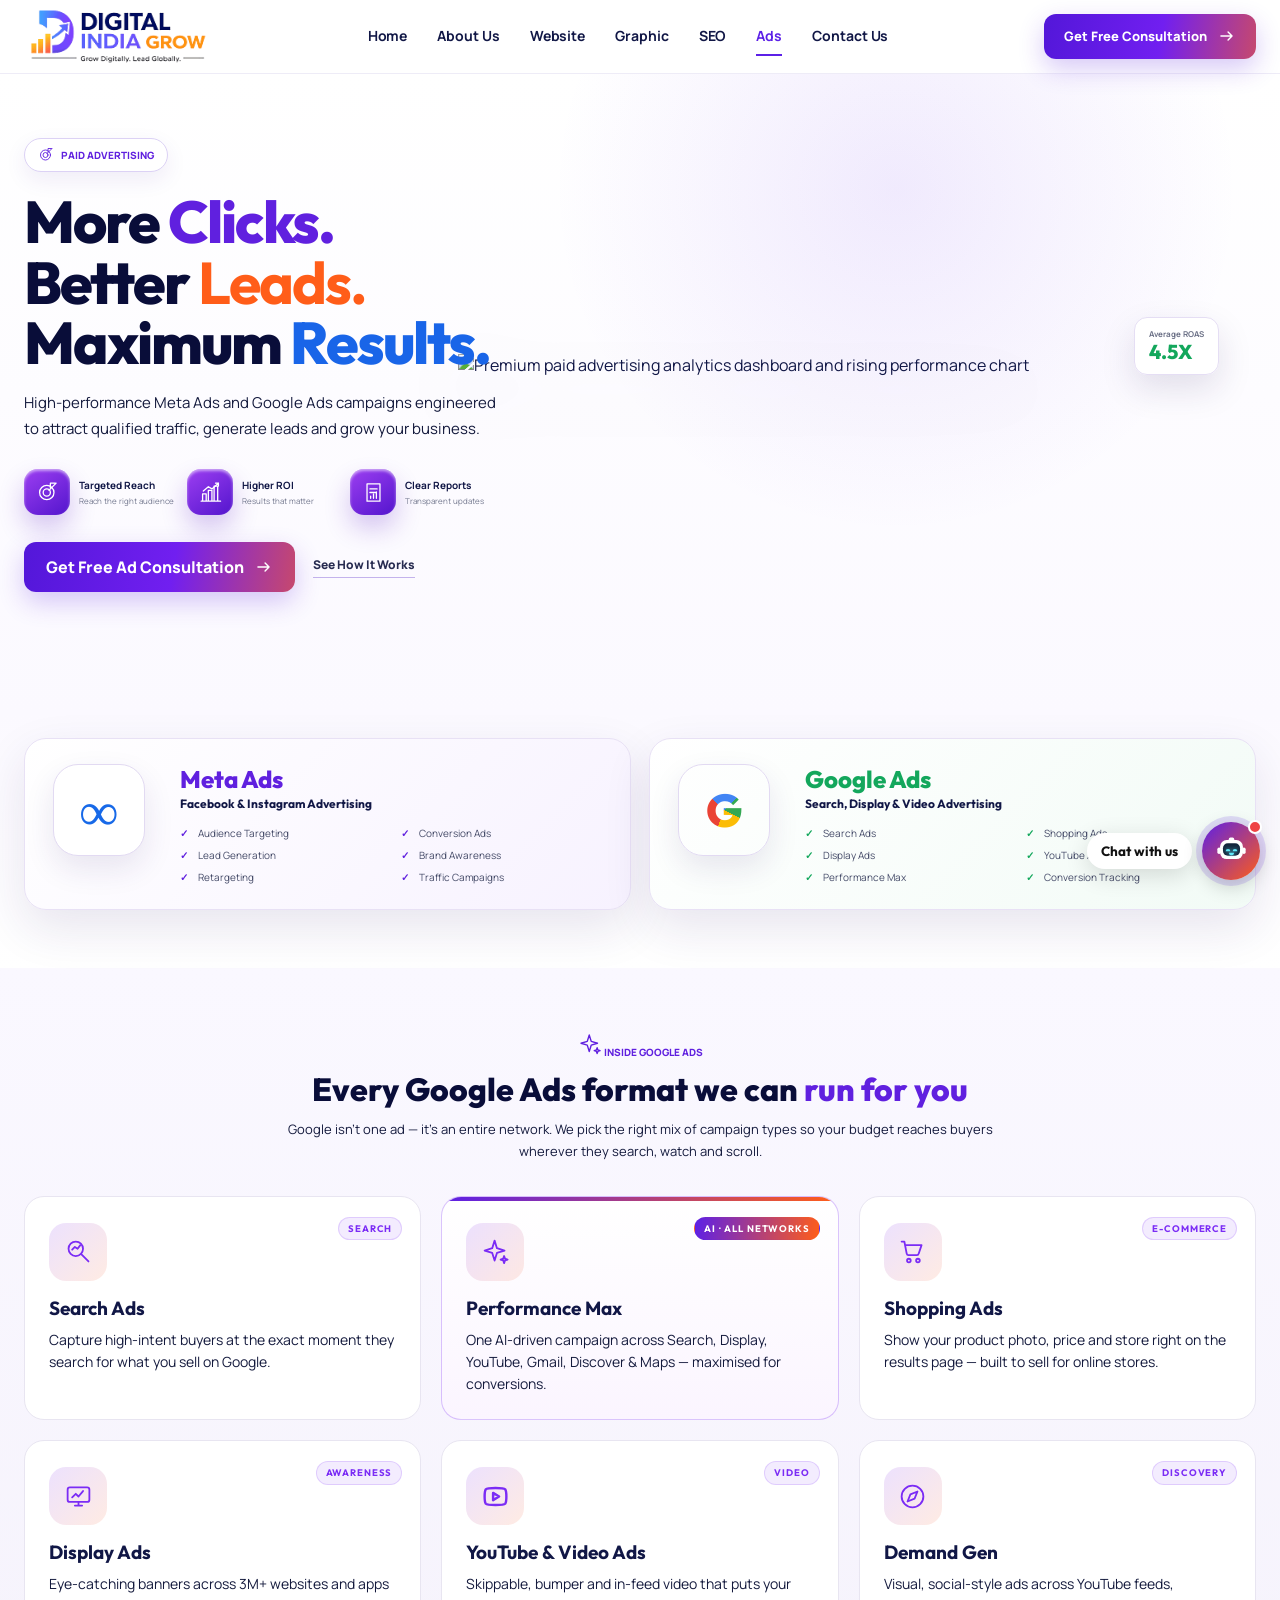
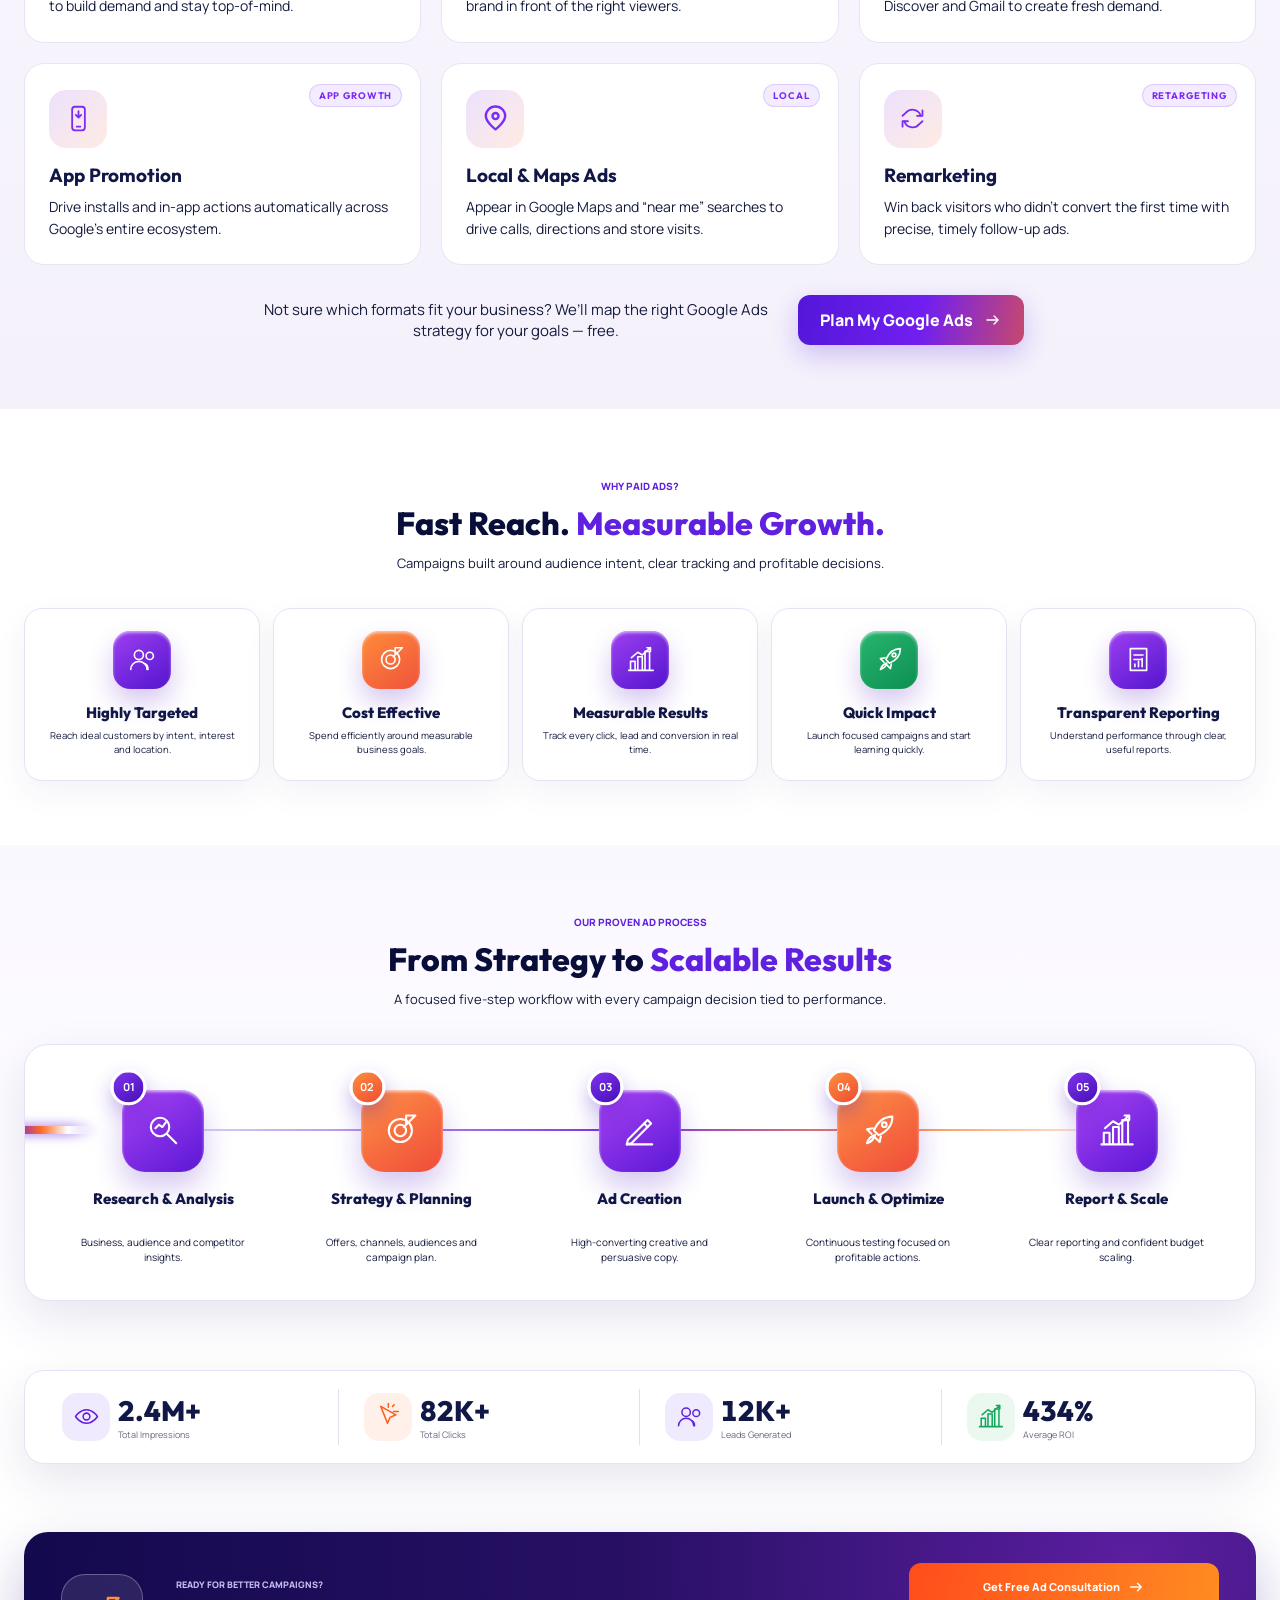
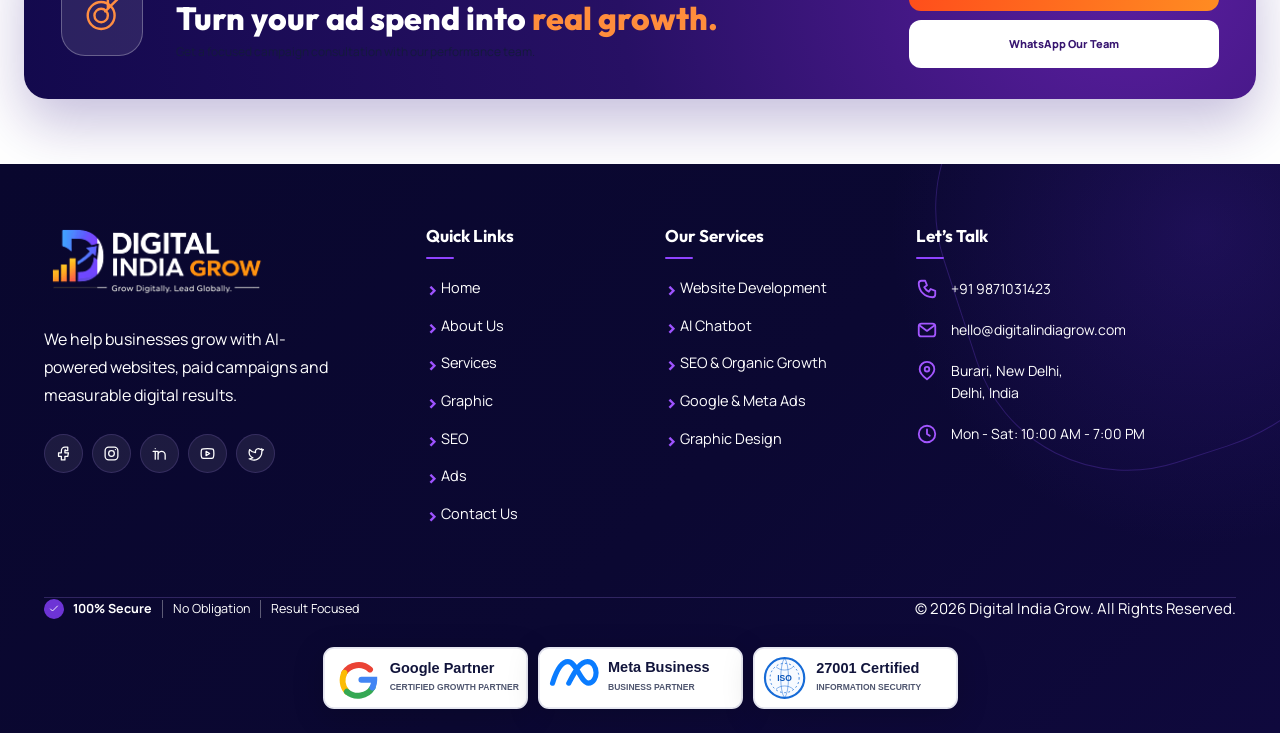
==== ads.html @ 62286712 "Add files via upload" ====
<!doctype html>
<html lang="en">
<head>
  <meta charset="UTF-8">
  <meta name="viewport" content="width=device-width,initial-scale=1">
  <meta name="theme-color" content="#5520df">
  <title>Premium Paid Advertising Services | Digital India Grow</title>
  <meta name="description" content="High-performance Meta Ads and Google Ads campaigns focused on qualified leads, measurable ROI and transparent reporting.">
  <link rel="preconnect" href="https://fonts.googleapis.com"><link rel="preconnect" href="https://fonts.gstatic.com" crossorigin>
  <link href="https://fonts.googleapis.com/css2?family=Manrope:wght@400;500;600;700;800&family=Outfit:wght@600;700;800&display=swap" rel="stylesheet">
  <link rel="stylesheet" href="style.css"><link rel="stylesheet" href="ads.css">
</head>
<body>
  <svg class="svg-sprite" aria-hidden="true">
    <symbol id="a-arrow" viewBox="0 0 24 24"><path d="M5 12h14M14 7l5 5-5 5"/></symbol>
    <symbol id="a-target" viewBox="0 0 32 32"><circle cx="15" cy="16" r="10"/><circle cx="15" cy="16" r="5"/><path d="m18 13 10-10m-1 0h-7v7"/></symbol>
    <symbol id="a-chart" viewBox="0 0 32 32"><path d="M5 28V18h5v10m3 0V13h5v15m3 0V7h5v21M3 28h27"/><path d="m6 14 7-6 5 3 9-8m-4 0h4v4"/></symbol>
    <symbol id="a-report" viewBox="0 0 32 32"><path d="M7 4h18v24H7zM11 11h10M11 16h8"/><path d="M12 24v-3m4 3v-6m4 6v-9"/></symbol>
    <symbol id="a-search" viewBox="0 0 32 32"><circle cx="13" cy="13" r="8"/><path d="m19 19 8 8M9 14l3-3 3 2 3-4"/></symbol>
    <symbol id="a-pencil" viewBox="0 0 32 32"><path d="m6 24-1 4 4-1L26 10l-3-3L6 24Z"/><path d="m20 10 3 3M5 28h22"/></symbol>
    <symbol id="a-rocket" viewBox="0 0 32 32"><path d="M13 20c-4 1-6 4-7 7 3-1 6-3 7-7Zm-1-4C16 7 22 4 28 4c0 6-3 12-12 16l-4-4Z"/><circle cx="21" cy="11" r="2"/><path d="m11 14-5 1 4 4m8 2-1 5-4-4"/></symbol>
    <symbol id="a-users" viewBox="0 0 32 32"><circle cx="12" cy="11" r="5"/><circle cx="24" cy="12" r="4"/><path d="M3 27a9 9 0 0 1 18 0m1 0a7 7 0 0 0-5-7"/></symbol>
    <symbol id="a-eye" viewBox="0 0 32 32"><path d="M3 16s5-8 13-8 13 8 13 8-5 8-13 8S3 16 3 16Z"/><circle cx="16" cy="16" r="4"/></symbol>
    <symbol id="a-click" viewBox="0 0 32 32"><path d="m8 4 8 20 3-7 7-3L8 4Z"/><path d="m22 4 2-2m-1 8h6M17 5V0"/></symbol>
    <symbol id="a-phone" viewBox="0 0 24 24"><path d="M6 3h4l2 5-3 2a14 14 0 0 0 5 5l2-3 5 2v4a3 3 0 0 1-3 3A15 15 0 0 1 3 6a3 3 0 0 1 3-3Z"/></symbol>
    <symbol id="a-mail" viewBox="0 0 24 24"><rect x="3" y="5" width="18" height="14" rx="3"/><path d="m4 7 8 6 8-6"/></symbol>
    <symbol id="a-location" viewBox="0 0 24 24"><path d="M20 10c0 5-8 11-8 11S4 15 4 10a8 8 0 1 1 16 0Z"/><circle cx="12" cy="10" r="2.5"/></symbol>
    <symbol id="a-clock" viewBox="0 0 24 24"><circle cx="12" cy="12" r="9"/><path d="M12 7v5l3 2"/></symbol>
    <symbol id="a-check" viewBox="0 0 24 24"><path d="m5 12 4 4L19 6"/></symbol>
    <symbol id="a-facebook" viewBox="0 0 24 24"><path d="M14 8h4V3h-4a5 5 0 0 0-5 5v3H5v5h4v5h5v-5h4l1-5h-5V8a1 1 0 0 1 1-1"/></symbol>
    <symbol id="a-instagram" viewBox="0 0 24 24"><rect x="3" y="3" width="18" height="18" rx="5"/><circle cx="12" cy="12" r="4"/><path d="M17.5 6.5h.01"/></symbol>
    <symbol id="a-linkedin" viewBox="0 0 24 24"><path d="M6 9v11M6 5v.01M10 20V9m0 5a5 5 0 0 1 10 0v6M3 9h6"/></symbol>
    <symbol id="a-youtube" viewBox="0 0 24 24"><path d="M21 12c0 3-.4 5.2-1 6-1 1-4.1 1-8 1s-7 0-8-1c-.6-.8-1-3-1-6s.4-5.2 1-6c1-1 4.1-1 8-1s7 0 8 1c.6.8 1 3 1 6Z"/><path d="m10 9 5 3-5 3Z"/></symbol>
    <symbol id="a-twitter" viewBox="0 0 24 24"><path d="M21 5.5a8 8 0 0 1-2.3.7A4 4 0 0 0 12 9.8v.9A11.3 11.3 0 0 1 3.8 6.5s-3.6 8 4.5 11.5A12 12 0 0 1 3 19.5c8 4.5 18 0 18-10.2a4 4 0 0 0-.1-.7A8 8 0 0 0 23 6.5a8 8 0 0 1-2 .5Z"/></symbol>
    <symbol id="a-shop" viewBox="0 0 32 32"><path d="M4 5h3l2.6 13.4a2 2 0 0 0 2 1.6h9.2a2 2 0 0 0 2-1.6L26 9H8"/><circle cx="12" cy="26" r="2"/><circle cx="22" cy="26" r="2"/></symbol>
    <symbol id="a-display" viewBox="0 0 32 32"><rect x="4" y="6" width="24" height="16" rx="2.5"/><path d="M12 26h8M16 22v4M9 17l4-4 3 3 5-6"/></symbol>
    <symbol id="a-app" viewBox="0 0 32 32"><rect x="9" y="3" width="14" height="26" rx="3"/><path d="M14 25h4M16 8v7m-3-3 3 3 3-3"/></symbol>
    <symbol id="a-demand" viewBox="0 0 32 32"><circle cx="16" cy="16" r="12"/><path d="m21.5 10.5-3.2 7.8-7.8 3.2 3.2-7.8 7.8-3.2Z"/></symbol>
    <symbol id="a-remarket" viewBox="0 0 32 32"><path d="M27 7v6h-6M5 25v-6h6"/><path d="M25 13a9.5 9.5 0 0 0-16.5-3.2L5 13m22 6-3.5 3.2A9.5 9.5 0 0 1 7 19"/></symbol>
    <symbol id="a-spark" viewBox="0 0 32 32"><path d="m15 4 2.6 8.4L26 15l-8.4 2.6L15 26l-2.6-8.4L4 15l8.4-2.6L15 4Z"/><path d="m25.5 21 1 2.9 2.9 1-2.9 1-1 2.9-1-2.9-2.9-1 2.9-1 1-2.9Z"/></symbol>
  </svg>

  <header class="header" id="top"><div class="container nav-wrap">
    <a class="brand" href="index.html" aria-label="Digital India Grow home"><img src="assets/digital-india-grow-footer-logo-cropped.png" alt="Digital India Grow"></a>
    <button class="menu-btn" type="button" aria-label="Open menu" aria-expanded="false"><span></span><span></span><span></span></button>
    <nav class="nav" aria-label="Main navigation"><a href="index.html">Home</a><a href="index.html#why">About Us</a><a href="website.html">Website</a><a href="graphic.html">Graphic</a><a href="seo.html">SEO</a><a href="ads.html" aria-current="page">Ads</a><a href="contact.html">Contact Us</a></nav>
    <button class="btn btn-sm nav-cta" type="button" data-open-ads-form>Get Free Consultation <svg><use href="#a-arrow"/></svg></button>
  </div></header>

  <main>
    <section class="ads-hero"><div class="ads-container ads-hero-grid">
      <div class="ads-hero-copy ads-reveal"><span class="ads-eyebrow"><svg><use href="#a-target"/></svg> PAID ADVERTISING</span><h1>More <em>Clicks.</em><br>Better <strong>Leads.</strong><br>Maximum <mark>Results.</mark></h1><p>High-performance Meta Ads and Google Ads campaigns engineered to attract qualified traffic, generate leads and grow your business.</p>
        <div class="ads-benefits"><article><span><svg><use href="#a-target"/></svg></span><div><b>Targeted Reach</b><small>Reach the right audience</small></div></article><article><span><svg><use href="#a-chart"/></svg></span><div><b>Higher ROI</b><small>Results that matter</small></div></article><article><span><svg><use href="#a-report"/></svg></span><div><b>Clear Reports</b><small>Transparent updates</small></div></article></div>
        <div class="ads-actions"><button class="btn" type="button" data-open-ads-form>Get Free Ad Consultation <svg><use href="#a-arrow"/></svg></button><a href="#process">See How It Works</a></div>
      </div>
      <div class="ads-hero-art ads-reveal"><img src="assets/paid-ads-hero-v1.png" alt="Premium paid advertising analytics dashboard and rising performance chart"><span>Average ROAS <b>4.5X</b></span></div>
    </div></section>

    <section class="ads-platforms"><div class="ads-container ads-platform-grid">
      <article class="ads-platform ads-meta ads-reveal"><div class="ads-brand-mark">∞</div><div><h2>Meta Ads</h2><h3>Facebook &amp; Instagram Advertising</h3><ul><li>Audience Targeting</li><li>Conversion Ads</li><li>Lead Generation</li><li>Brand Awareness</li><li>Retargeting</li><li>Traffic Campaigns</li></ul></div></article>
      <article class="ads-platform ads-google ads-reveal"><div class="ads-brand-mark">G</div><div><h2>Google Ads</h2><h3>Search, Display &amp; Video Advertising</h3><ul><li>Search Ads</li><li>Shopping Ads</li><li>Display Ads</li><li>YouTube Ads</li><li>Performance Max</li><li>Conversion Tracking</li></ul></div></article>
    </div></section>

    <!-- ============ GOOGLE ADS FORMATS ============ -->
    <section class="ads-section gads" id="google-ads-formats"><div class="ads-container">
      <div class="ads-head ads-reveal"><span><svg><use href="#a-spark"/></svg> INSIDE GOOGLE ADS</span><h2>Every Google Ads format we can <em>run for you</em></h2><p>Google isn&rsquo;t one ad — it&rsquo;s an entire network. We pick the right mix of campaign types so your budget reaches buyers wherever they search, watch and scroll.</p></div>
      <div class="gads-grid">
        <article class="gads-card ads-reveal"><span class="gads-tag">SEARCH</span><span class="gads-ic"><svg><use href="#a-search"/></svg></span><h3>Search Ads</h3><p>Capture high-intent buyers at the exact moment they search for what you sell on Google.</p></article>
        <article class="gads-card gads-hot ads-reveal"><span class="gads-tag">AI · ALL NETWORKS</span><span class="gads-ic"><svg><use href="#a-spark"/></svg></span><h3>Performance Max</h3><p>One AI-driven campaign across Search, Display, YouTube, Gmail, Discover &amp; Maps — maximised for conversions.</p></article>
        <article class="gads-card ads-reveal"><span class="gads-tag">E-COMMERCE</span><span class="gads-ic"><svg><use href="#a-shop"/></svg></span><h3>Shopping Ads</h3><p>Show your product photo, price and store right on the results page — built to sell for online stores.</p></article>
        <article class="gads-card ads-reveal"><span class="gads-tag">AWARENESS</span><span class="gads-ic"><svg><use href="#a-display"/></svg></span><h3>Display Ads</h3><p>Eye-catching banners across 3M+ websites and apps to build demand and stay top-of-mind.</p></article>
        <article class="gads-card ads-reveal"><span class="gads-tag">VIDEO</span><span class="gads-ic"><svg><use href="#a-youtube"/></svg></span><h3>YouTube &amp; Video Ads</h3><p>Skippable, bumper and in-feed video that puts your brand in front of the right viewers.</p></article>
        <article class="gads-card ads-reveal"><span class="gads-tag">DISCOVERY</span><span class="gads-ic"><svg><use href="#a-demand"/></svg></span><h3>Demand Gen</h3><p>Visual, social-style ads across YouTube feeds, Discover and Gmail to create fresh demand.</p></article>
        <article class="gads-card ads-reveal"><span class="gads-tag">APP GROWTH</span><span class="gads-ic"><svg><use href="#a-app"/></svg></span><h3>App Promotion</h3><p>Drive installs and in-app actions automatically across Google&rsquo;s entire ecosystem.</p></article>
        <article class="gads-card ads-reveal"><span class="gads-tag">LOCAL</span><span class="gads-ic"><svg><use href="#a-location"/></svg></span><h3>Local &amp; Maps Ads</h3><p>Appear in Google Maps and &ldquo;near me&rdquo; searches to drive calls, directions and store visits.</p></article>
        <article class="gads-card ads-reveal"><span class="gads-tag">RETARGETING</span><span class="gads-ic"><svg><use href="#a-remarket"/></svg></span><h3>Remarketing</h3><p>Win back visitors who didn&rsquo;t convert the first time with precise, timely follow-up ads.</p></article>
      </div>
      <div class="gads-foot ads-reveal"><p>Not sure which formats fit your business? We&rsquo;ll map the right Google Ads strategy for your goals — free.</p><button class="btn" type="button" data-open-ads-form>Plan My Google Ads <svg><use href="#a-arrow"/></svg></button></div>
    </div></section>

    <section class="ads-section ads-why"><div class="ads-container"><div class="ads-head ads-reveal"><span>WHY PAID ADS?</span><h2>Fast Reach. <em>Measurable Growth.</em></h2><p>Campaigns built around audience intent, clear tracking and profitable decisions.</p></div><div class="ads-value-grid">
      <article><span><svg><use href="#a-users"/></svg></span><h3>Highly Targeted</h3><p>Reach ideal customers by intent, interest and location.</p></article><article><span><svg><use href="#a-target"/></svg></span><h3>Cost Effective</h3><p>Spend efficiently around measurable business goals.</p></article><article><span><svg><use href="#a-chart"/></svg></span><h3>Measurable Results</h3><p>Track every click, lead and conversion in real time.</p></article><article><span><svg><use href="#a-rocket"/></svg></span><h3>Quick Impact</h3><p>Launch focused campaigns and start learning quickly.</p></article><article><span><svg><use href="#a-report"/></svg></span><h3>Transparent Reporting</h3><p>Understand performance through clear, useful reports.</p></article>
    </div></div></section>

    <section class="ads-section ads-process" id="process"><div class="ads-container"><div class="ads-head ads-reveal"><span>OUR PROVEN AD PROCESS</span><h2>From Strategy to <em>Scalable Results</em></h2><p>A focused five-step workflow with every campaign decision tied to performance.</p></div><div class="ads-process-grid ads-reveal" data-ads-flow>
      <article><b>01</b><span><svg><use href="#a-search"/></svg></span><h3>Research &amp; Analysis</h3><p>Business, audience and competitor insights.</p></article><article><b>02</b><span><svg><use href="#a-target"/></svg></span><h3>Strategy &amp; Planning</h3><p>Offers, channels, audiences and campaign plan.</p></article><article><b>03</b><span><svg><use href="#a-pencil"/></svg></span><h3>Ad Creation</h3><p>High-converting creative and persuasive copy.</p></article><article><b>04</b><span><svg><use href="#a-rocket"/></svg></span><h3>Launch &amp; Optimize</h3><p>Continuous testing focused on profitable actions.</p></article><article><b>05</b><span><svg><use href="#a-chart"/></svg></span><h3>Report &amp; Scale</h3><p>Clear reporting and confident budget scaling.</p></article>
    </div></div></section>

    <section class="ads-results"><div class="ads-container ads-results-grid"><article><span><svg><use href="#a-eye"/></svg></span><strong data-count="2.5" data-suffix="M+">0M+</strong><small>Total Impressions</small></article><article><span><svg><use href="#a-click"/></svg></span><strong data-count="85" data-suffix="K+">0K+</strong><small>Total Clicks</small></article><article><span><svg><use href="#a-users"/></svg></span><strong data-count="12" data-suffix="K+">0K+</strong><small>Leads Generated</small></article><article><span><svg><use href="#a-chart"/></svg></span><strong data-count="450" data-suffix="%">0%</strong><small>Average ROI</small></article></div></section>

    <section class="ads-cta-wrap"><div class="ads-container"><div class="ads-cta ads-reveal"><span><svg><use href="#a-target"/></svg></span><div><small>READY FOR BETTER CAMPAIGNS?</small><h2>Turn your ad spend into <em>real growth.</em></h2><p>Get a focused campaign consultation with our performance team.</p></div><div><button class="ads-orange" type="button" data-open-ads-form>Get Free Ad Consultation <svg><use href="#a-arrow"/></svg></button><a href="https://wa.me/919871031423" target="_blank" rel="noopener">WhatsApp Our Team</a></div></div></div></section>
  </main>

  <footer class="site-footer footer-v2"><div class="footer-wave footer-wave-one" aria-hidden="true"></div><div class="footer-wave footer-wave-two" aria-hidden="true"></div><div class="footer-shell"><div class="footer-v2-grid"><div class="footer-v2-brand"><a href="index.html"><img src="assets/digital-india-grow-footer-dark-v2.png" alt="Digital India Grow"></a><p>We help businesses grow with AI-powered websites, paid campaigns and measurable digital results.</p><div class="footer-v2-socials"><a href="#" aria-label="Facebook"><svg><use href="#a-facebook"/></svg></a><a href="https://instagram.com/digitalindiagroww" target="_blank" rel="noopener" aria-label="Instagram"><svg><use href="#a-instagram"/></svg></a><a href="#" aria-label="LinkedIn"><svg><use href="#a-linkedin"/></svg></a><a href="#" aria-label="YouTube"><svg><use href="#a-youtube"/></svg></a><a href="#" aria-label="Twitter"><svg><use href="#a-twitter"/></svg></a></div></div><nav class="footer-v2-col" aria-label="Quick links"><h3>Quick Links</h3><a href="index.html">Home</a><a href="index.html#why">About Us</a><a href="index.html#services">Services</a><a href="graphic.html">Graphic</a><a href="seo.html">SEO</a><a href="ads.html">Ads</a><a href="contact.html">Contact Us</a></nav><nav class="footer-v2-col footer-v2-services" aria-label="Our services"><h3>Our Services</h3><a href="index.html#services">Website Development</a><a href="index.html#services">AI Chatbot</a><a href="seo.html">SEO &amp; Organic Growth</a><a href="ads.html">Google &amp; Meta Ads</a><a href="graphic.html">Graphic Design</a></nav><div class="footer-v2-talk"><h3>Let’s Talk</h3><a href="tel:+919871031423"><svg><use href="#a-phone"/></svg><span>+91 9871031423</span></a><a href="mailto:hello@digitalindiagrow.com"><svg><use href="#a-mail"/></svg><span>hello@digitalindiagrow.com</span></a><div><svg><use href="#a-location"/></svg><span>Burari, New Delhi,<br>Delhi, India</span></div><div><svg><use href="#a-clock"/></svg><span>Mon - Sat: 10:00 AM - 7:00 PM</span></div></div></div><div class="footer-v2-bottom"><div class="footer-security"><svg><use href="#a-check"/></svg><span><b>100% Secure</b><i></i>No Obligation<i></i>Result Focused</span></div><p>© 2026 Digital India Grow. All Rights Reserved.</p><div class="footer-trust"><img src="assets/trust-google-partner.svg" alt="Google Partner"><img src="assets/trust-meta-partner.svg" alt="Meta Business Partner"><img src="assets/trust-iso-27001.svg" alt="ISO 27001 certified"></div></div></div></footer>

  <div class="ads-modal" id="adsModal" hidden><div class="ads-modal-backdrop" data-close-ads-form></div><section class="ads-modal-panel" role="dialog" aria-modal="true" aria-labelledby="adsModalTitle"><button class="ads-modal-close" type="button" aria-label="Close advertising form" data-close-ads-form>&times;</button><span class="ads-eyebrow"><svg><use href="#a-target"/></svg> FREE AD CONSULTATION</span><h2 id="adsModalTitle">Plan campaigns that <em>perform.</em></h2><p>Share your details and our paid advertising team will connect with you.</p><form id="adsForm" data-sheet-endpoint="https://script.google.com/macros/s/AKfycbwdTaTsA2IEbV0asEQfoBZHz1leX9256AcyLIcJa7Fn-6uc5tAkZMedIKG_sQxgUSdxtg/exec" data-whatsapp="919871031423"><label><svg><use href="#a-users"/></svg><input required name="name" autocomplete="name" placeholder="Your Name"></label><label><svg><use href="#a-phone"/></svg><input required name="phone" type="tel" inputmode="tel" autocomplete="tel" pattern="[0-9+() -]{10,18}" placeholder="Phone Number"></label><label><svg><use href="#a-mail"/></svg><input name="email" type="email" autocomplete="email" placeholder="Business Email"></label><label><svg><use href="#a-target"/></svg><input name="website" type="url" inputmode="url" placeholder="Website URL (Optional)"></label><label class="ads-select"><svg><use href="#a-chart"/></svg><select required name="requirement"><option selected>Free Ad Consultation</option><option>Meta Ads</option><option>Google Search Ads</option><option>YouTube Ads</option><option>Shopping Ads</option><option>Performance Max</option></select></label><button class="btn" type="submit">Request Free Consultation <svg><use href="#a-arrow"/></svg></button><p class="ads-form-status" role="status" aria-live="polite"></p></form><small><svg><use href="#a-check"/></svg> Private details. No spam and no obligation.</small></section></div>
  <script src="script.js"></script><script src="ads.js"></script><script src="ai-chat-config.js"></script><script src="ai-chat-widget.js" defer></script>
</body>
</html>
---- style.css ----
:root{--navy:#111746;--violet:#5c20e7;--purple:#7b2cf5;--orange:#ff5d19;--soft:#f6f4ff;--text:#4f5570;--line:#e8e5f1;--green:#15a866;--shadow:0 20px 60px rgba(53,31,125,.12)}
*{box-sizing:border-box}html{scroll-behavior:smooth}body{margin:0;color:var(--navy);font-family:Manrope,Arial,sans-serif;background:#fff;overflow-x:clip}a{color:inherit;text-decoration:none}button,input,select{font:inherit}svg{width:24px;height:24px;fill:none;stroke:currentColor;stroke-width:1.8;stroke-linecap:round;stroke-linejoin:round}.svg-sprite{position:absolute;width:0;height:0;overflow:hidden}.container{width:min(1180px,calc(100% - 40px));margin:auto}.header{height:84px;display:flex;align-items:center;background:rgba(255,255,255,.88);backdrop-filter:blur(18px);position:sticky;top:0;z-index:50;border-bottom:1px solid rgba(231,228,244,.7)}.nav-wrap{display:flex;align-items:center;justify-content:space-between}.brand{display:flex;gap:10px;align-items:center;font:800 17px/1 Outfit;color:#161a51}.brand em{color:var(--violet);font-style:normal}.brand-mark{width:42px;height:42px;position:relative;display:grid;place-items:center;background:linear-gradient(145deg,#7c2cf6,#3e13c2);border-radius:11px 18px 11px 11px;color:#fff;transform:skew(-5deg);box-shadow:0 8px 20px rgba(92,32,231,.3)}.brand-mark b{font:800 20px Outfit}.brand-mark i{position:absolute;bottom:2px;width:5px;background:#ff7b12;border-radius:3px;left:-9px}.brand-mark i:nth-child(1){height:10px}.brand-mark i:nth-child(2){height:17px;left:-3px}.brand-mark i:nth-child(3){height:24px;left:3px}.nav{display:flex;gap:28px;font-size:12px;font-weight:700}.nav a{position:relative;white-space:nowrap}.nav a:after{content:"";position:absolute;height:2px;left:0;right:100%;bottom:-8px;background:var(--violet);transition:.18s ease-out}.nav a:hover:after,.nav a:focus-visible:after{right:0}.btn{height:50px;padding:0 22px;border:0;border-radius:12px;background:linear-gradient(100deg,#5317d9 0%,#711ff0 55%,#ff6417 130%);color:#fff;display:inline-flex;align-items:center;justify-content:center;gap:10px;font-weight:800;box-shadow:0 10px 26px rgba(89,30,220,.24);position:relative;overflow:hidden;transition:transform .18s ease-out,box-shadow .18s ease-out}.btn:before{content:"";position:absolute;top:-70%;left:-40%;width:30%;height:240%;background:rgba(255,255,255,.34);transform:rotate(24deg);transition:transform .18s ease-out}.btn:hover{transform:translateY(-2px);box-shadow:0 16px 35px rgba(89,30,220,.32)}.btn:focus-visible{outline:3px solid rgba(92,32,231,.25);outline-offset:3px}.btn svg{width:19px}.btn-sm{height:44px;font-size:13px}.menu-btn{display:none;background:none;border:0}.hero{position:relative;padding:66px 0 80px;background:linear-gradient(180deg,#fff 0,#fdfcff 58%,#f7f5ff 100%);isolation:isolate}.hero-grid{display:grid;grid-template-columns:1.08fr 1.05fr .7fr;align-items:center;gap:20px}.hero-copy h1{font:800 clamp(42px,4.5vw,67px)/1.03 Outfit;margin:22px 0 20px;letter-spacing:-2.5px;text-wrap:balance}.hero-copy h1 span{background:linear-gradient(90deg,#4e1bda,#8e32f5);-webkit-background-clip:text;color:transparent}.hero-copy h1 strong{color:var(--orange);font-weight:800}.hero-copy>p{font-size:16px;line-height:1.75;color:var(--text);max-width:610px;text-wrap:pretty}.eyebrow{display:inline-flex;align-items:center;gap:7px;padding:8px 12px;border:1px solid #dcd5f4;border-radius:999px;font-size:11px;font-weight:800;box-shadow:0 5px 15px rgba(64,31,150,.06);background:#fff}.eyebrow svg{width:15px;color:var(--violet)}.trust-row{display:flex;gap:24px;margin:27px 0}.trust-row>div{display:grid;grid-template-columns:34px auto;column-gap:8px;align-items:center}.trust-row small{grid-column:2;color:#777d95;font-size:10px}.trust-row b{font-size:11px}.mini-icon{grid-row:1/3;width:34px;height:34px;border-radius:10px;display:grid;place-items:center;background:#f0ebff;color:var(--violet)}.mini-icon svg{width:19px}.hero-actions{display:flex;gap:19px;align-items:center}.play-link{font-size:13px;font-weight:800;display:flex;align-items:center;gap:8px}.play-link span{width:38px;height:38px;border:1px solid #d0c6ee;border-radius:50%;display:grid;place-items:center;color:var(--violet);transition:transform .18s ease-out,background-color .18s ease-out,color .18s ease-out}.play-link:hover span{background:var(--violet);color:#fff;transform:scale(1.05)}.hero-art{position:relative;margin-left:-55px;z-index:-1}.hero-art>img{width:125%;max-width:none;transform:translateX(-4%);filter:drop-shadow(0 25px 35px rgba(48,28,105,.12));animation:heroFloat 5s ease-in-out infinite}.orbit{position:absolute;border:1px solid rgba(101,38,229,.13);border-radius:50%;z-index:-1}.o1{width:410px;height:410px;top:5%;left:15%;animation:spin 18s linear infinite}.o2{width:330px;height:330px;top:14%;left:23%;border-style:dashed;animation:spin 12s linear infinite reverse}.float-card{position:absolute;background:rgba(255,255,255,.9);backdrop-filter:blur(12px);border:1px solid #ece8f7;box-shadow:0 15px 35px rgba(38,24,90,.14);border-radius:12px;animation:bob 3.5s ease-in-out infinite}.growth-pill{bottom:4%;right:-4%;padding:12px 15px;width:150px}.growth-pill span{font-size:9px;display:block;color:#646981;font-weight:700}.growth-pill b{font-size:19px;color:#18a960}.growth-pill i{display:block;height:22px;margin-top:-14px;background:linear-gradient(150deg,transparent 45%,#19ab69 47%,#19ab69 52%,transparent 54%);opacity:.7}.secure-pill{top:12%;left:5%;font-size:10px;padding:9px 12px;font-weight:800;display:flex;align-items:center;gap:5px;animation-delay:-1.5s}.secure-pill svg{width:16px;color:var(--violet)}.lead-card{background:rgba(255,255,255,.96);border:1px solid #e9e5f4;border-radius:20px;padding:30px 24px;box-shadow:var(--shadow);position:relative}.card-badge{position:absolute;right:-12px;top:-13px;width:43px;height:43px;border-radius:13px;background:linear-gradient(145deg,var(--violet),#ff5d19);display:grid;place-items:center;color:#fff;box-shadow:0 10px 25px rgba(109,34,229,.27);animation:pulse 2.5s ease-in-out infinite}.card-badge svg{width:20px}.lead-card h2{font:800 27px/1.12 Outfit;margin:0 0 10px;text-wrap:balance}.lead-card h2 span{color:var(--orange)}.lead-card>p{font-size:11px;color:var(--text);line-height:1.6;margin-bottom:17px;text-wrap:pretty}.lead-card form{display:grid;gap:10px}.lead-card label{height:45px;border:1px solid #e2dfee;border-radius:9px;display:flex;align-items:center;padding:0 12px;gap:9px;transition:border-color .18s ease-out,box-shadow .18s ease-out;background:#fff}.lead-card label:focus-within{border-color:#6d25e6;box-shadow:0 0 0 3px rgba(109,37,230,.1)}.lead-card label svg{width:16px;min-width:16px;color:#696d85}.lead-card input,.lead-card select{border:0;outline:0;width:100%;min-width:0;font-size:11px;color:var(--navy);background:transparent}.lead-card select{appearance:none;cursor:pointer;padding-right:18px;background-image:linear-gradient(45deg,transparent 50%,#686d86 50%),linear-gradient(135deg,#686d86 50%,transparent 50%);background-position:calc(100% - 9px) 50%,calc(100% - 5px) 50%;background-size:5px 5px,5px 5px;background-repeat:no-repeat}.form-btn{width:100%;margin-top:3px;font-size:12px}.form-btn[disabled]{opacity:.7;cursor:wait;transform:none}.form-status{display:none;margin:0;font-size:10px;line-height:1.45;text-align:center;color:#126f49}.form-status.show{display:block}.form-status.error{color:#b42318}.privacy{display:block;text-align:center;margin-top:14px;font-size:9px;color:#676c83}.aurora{position:absolute;filter:blur(70px);opacity:.2;z-index:-2;border-radius:50%}.a1{width:420px;height:280px;background:#c9b2ff;top:15%;left:28%}.a2{width:300px;height:240px;background:#ffd4bd;right:0;top:35%}.dot-grid{position:absolute;width:220px;height:220px;bottom:0;left:0;background-image:radial-gradient(#8f6ee4 1px,transparent 1px);background-size:10px 10px;opacity:.16;mask-image:linear-gradient(135deg,#000,transparent 72%)}.section{padding:84px 0}.section-head{text-align:center;max-width:720px;margin:0 auto 40px}.section-head>span{font-size:10px;font-weight:800;letter-spacing:1.5px;color:var(--violet)}.section-head h2{font:800 clamp(28px,3vw,40px)/1.15 Outfit;margin:8px 0 12px}.section-head h2 em{font-style:normal;color:var(--violet)}.section-head p{color:var(--text);font-size:14px}.service-grid{display:grid;grid-template-columns:repeat(5,1fr);gap:15px}.service-card{position:relative;padding:25px 19px 20px;border:1px solid var(--line);border-radius:18px;background:linear-gradient(160deg,#fff,#fbfaff);box-shadow:0 10px 35px rgba(45,28,105,.05);transition:.18s ease-out;overflow:hidden}.service-card:before{content:"";position:absolute;inset:0;background:radial-gradient(circle at 50% 0,rgba(105,40,232,.11),transparent 43%);opacity:0;transition:opacity .18s ease-out}.service-card:hover{transform:translateY(-6px);box-shadow:0 24px 50px rgba(63,34,139,.15);border-color:#d5c9f7}.service-card:hover:before{opacity:1}.service-card.featured{border-color:#cfc1f6;transform:translateY(-7px)}.service-card.featured:hover{transform:translateY(-9px)}.popular{position:absolute;right:8px;top:9px;font-size:7px;background:#efe9ff;color:var(--violet);padding:4px 7px;border-radius:30px;font-weight:800}.service-icon{width:64px;height:64px;border-radius:19px;display:grid;place-items:center;margin:0 auto 20px;position:relative;box-shadow:inset 0 0 0 1px rgba(255,255,255,.6),0 10px 25px rgba(51,29,122,.16);transition:transform .18s ease-out}.service-card:hover .service-icon{transform:translateY(-3px) scale(1.04)}.service-icon svg{width:32px;height:32px;color:#fff;stroke-width:1.6}.purple{background:linear-gradient(145deg,#4e1bd4,#912df1)}.blue{background:linear-gradient(145deg,#193ccf,#5b33ee)}.pink{background:linear-gradient(145deg,#e12c85,#ff6c87)}.orange{background:linear-gradient(145deg,#f1441e,#ff9e29)}.green{background:linear-gradient(145deg,#039173,#35cda6)}.service-card h3{font:800 17px/1.25 Outfit;text-align:center;min-height:42px;color:#3e1aab}.service-card p{font-size:11px;line-height:1.65;color:var(--text);min-height:72px}.service-card ul{list-style:none;padding:0;margin:15px 0 16px}.service-card li{font-size:10px;margin:8px 0;padding-left:15px;position:relative;color:#4e536e}.service-card li:before{content:"✦";position:absolute;left:0;color:var(--violet)}.service-card>a{width:34px;height:34px;border:1px solid #bca9f2;border-radius:50%;display:grid;place-items:center;margin:auto;color:var(--violet);position:relative;transition:transform .18s ease-out,background-color .18s ease-out,color .18s ease-out}.service-card>a svg{width:17px}.service-card>a:hover{background:var(--violet);color:#fff;transform:translateX(3px)}.why{padding-top:50px}.value-grid{display:grid;grid-template-columns:repeat(5,1fr);gap:18px}.value{display:flex;align-items:center;gap:12px}.value>b{min-width:52px;height:52px;border-radius:50%;display:grid;place-items:center;background:linear-gradient(145deg,#eee8ff,#fff);border:1px solid #ded4fa;color:var(--violet);box-shadow:0 8px 18px rgba(75,36,168,.1);transition:transform .18s ease-out,background-color .18s ease-out,color .18s ease-out}.value:hover>b{transform:scale(1.05);background:var(--violet);color:#fff}.value b svg{width:25px}.value h3{font:800 12px Outfit;margin:0 0 4px}.value p{font-size:9px;color:var(--text);margin:0;line-height:1.4}.results{background:#faf9ff}.stats-grid{display:grid;grid-template-columns:repeat(4,1fr);gap:16px}.stat{background:#fff;border:1px solid var(--line);border-radius:17px;padding:24px;box-shadow:0 10px 30px rgba(48,32,110,.05);display:flex;justify-content:space-between;min-height:145px;overflow:hidden;transition:transform .18s ease-out,box-shadow .18s ease-out}.stat:hover{transform:translateY(-4px);box-shadow:var(--shadow)}.stat strong{font:800 34px Outfit;color:var(--violet);display:block}.stat:nth-child(2) strong{color:var(--orange)}.stat:nth-child(3) strong{color:#1e58de}.stat:nth-child(4) strong{color:var(--green)}.stat span{font-size:11px;font-weight:700}.sparkline{width:100px;height:70px;align-self:flex-end;position:relative}.sparkline:before{content:"";position:absolute;inset:0;background:linear-gradient(150deg,transparent 49%,currentColor 50%,currentColor 52%,transparent 53%);opacity:.7}.sparkline i{position:absolute;width:7px;height:7px;border-radius:50%;background:currentColor;bottom:calc(var(--n)*10px);left:calc(var(--x)*17px);box-shadow:0 0 0 4px rgba(98,35,232,.08)}.sparkline i:nth-child(1){--n:1;--x:0}.sparkline i:nth-child(2){--n:2;--x:1}.sparkline i:nth-child(3){--n:2.7;--x:2}.sparkline i:nth-child(4){--n:4;--x:3}.sparkline i:nth-child(5){--n:4.8;--x:4}.sparkline i:nth-child(6){--n:6.3;--x:5}.purple-line{color:#6a22e6}.orange-line{color:#ff601c}.blue-line{color:#2362df}.green-line{color:#13aa68}.process{position:relative}.process-grid{display:grid;grid-template-columns:repeat(5,1fr);gap:30px;position:relative}.process-line{height:2px;background:linear-gradient(90deg,transparent,#cfc3f0 15%,#cfc3f0 85%,transparent);position:relative;top:69px;width:80%;margin:auto}.step{text-align:center;position:relative}.step>i{position:absolute;left:calc(50% - 47px);top:-7px;width:28px;height:28px;border-radius:50%;background:var(--violet);color:#fff;font:700 10px Manrope;display:grid;place-items:center;z-index:2}.step>b{width:78px;height:78px;border-radius:20px;margin:auto;display:grid;place-items:center;background:#fff;border:1px solid var(--line);box-shadow:0 12px 30px rgba(56,30,134,.11);color:var(--violet);position:relative;z-index:1;transition:transform .18s ease-out,background-color .18s ease-out,color .18s ease-out}.step:hover>b{transform:translateY(-4px);background:#5c20e7;color:#fff}.step b svg{width:34px}.step h3{font:800 14px Outfit;margin:18px 0 6px}.step p{font-size:10px;color:var(--text);margin:auto;max-width:150px;line-height:1.45}.testimonials{background:linear-gradient(180deg,#faf9ff,#fff)}.testimonial-grid{display:grid;grid-template-columns:1fr 1fr;gap:22px;max-width:900px;margin:auto}.quote{padding:28px;background:#fff;border:1px solid var(--line);border-radius:18px;box-shadow:0 14px 40px rgba(49,31,113,.07);position:relative;transition:transform .18s ease-out,box-shadow .18s ease-out}.quote:hover{transform:translateY(-4px);box-shadow:var(--shadow)}.quote-mark{position:absolute;font:800 70px/1 Georgia;color:#6c24e5;opacity:.14;top:10px;right:24px}.quote>p{font-size:12px;line-height:1.75;color:var(--text);min-height:65px}.person{display:flex;align-items:center;gap:10px}.person>span{width:42px;height:42px;border-radius:50%;display:grid;place-items:center;background:linear-gradient(145deg,var(--violet),#f16131);color:#fff;font:700 12px Outfit}.person div{display:grid}.person b{font-size:11px}.person small{font-size:8px;color:#777b91}.person em{margin-left:auto;font-style:normal;color:#ff9d13;font-size:11px;letter-spacing:2px}.cta-wrap{padding:10px 0 70px}.cta{background:radial-gradient(circle at 78% 30%,#7625e8 0,#4614bb 35%,#211074 100%);border-radius:23px;padding:38px 44px;color:#fff;display:flex;justify-content:space-between;align-items:center;position:relative;overflow:hidden;box-shadow:0 25px 60px rgba(52,17,145,.25)}.cta:after{content:"";position:absolute;width:250px;height:250px;border:40px solid rgba(255,255,255,.04);border-radius:50%;right:-90px;top:-90px}.cta>div{position:relative;z-index:1}.cta>div>span{font-size:9px;letter-spacing:1.5px;opacity:.75}.cta h2{font:800 33px Outfit;margin:6px 0}.cta h2 em{color:#ff9d23;font-style:normal}.cta p{font-size:12px;opacity:.77}.cta-contact>span{font-size:11px;opacity:.7}.cta-contact>a{display:flex;align-items:center;gap:9px;font:700 25px Outfit;margin:4px 0 12px}.cta-contact>a svg{width:26px}.cta-contact>div{display:flex;gap:8px}.cta-contact .btn{height:42px;font-size:11px}.orange-btn{background:linear-gradient(100deg,#ff4b1c,#ff8d1b)}.whatsapp{background:#16a667}footer{background:#0c1032;color:#fff;padding:42px 0}footer .container{display:flex;align-items:center;justify-content:space-between;gap:30px}footer p,footer>div>span{font-size:10px;color:#969bb5}.brand.light{color:#fff}.toast{position:fixed;right:25px;bottom:25px;z-index:100;background:#121743;color:#fff;border-radius:12px;padding:16px 20px;box-shadow:var(--shadow);font-size:12px;transform:translateY(100px);opacity:0;transition:transform .18s ease-out,opacity .18s ease-out}.toast.show{transform:none;opacity:1}.reveal{opacity:0;transform:translateY(28px);transition:opacity .2s ease-out,transform .2s ease-out}.reveal.visible{opacity:1;transform:none}.delay-1{transition-delay:.05s}.delay-2{transition-delay:.1s}.delay-3{transition-delay:.15s}.delay-4{transition-delay:.2s}
@keyframes heroFloat{0%,100%{transform:translate(-4%,0)}50%{transform:translate(-4%,-12px)}}@keyframes bob{0%,100%{transform:translateY(0)}50%{transform:translateY(-7px)}}@keyframes spin{to{transform:rotate(360deg)}}@keyframes pulse{50%{transform:scale(1.08);box-shadow:0 10px 35px rgba(109,34,229,.45)}}
@media(max-width:1050px){.hero-grid{grid-template-columns:1fr 1fr}.hero-copy{grid-column:1}.hero-art{grid-column:2;margin-left:-30px}.lead-card{grid-column:1/3;max-width:760px;width:100%;margin:15px auto 0}.lead-card form{grid-template-columns:1fr 1fr}.lead-card .form-btn{grid-column:1/3}.service-grid{grid-template-columns:repeat(3,1fr)}.service-card.featured{transform:none}.value-grid{grid-template-columns:repeat(3,1fr)}}
@media(max-width:760px){.container{width:min(100% - 28px,1180px)}.header{height:70px}.brand{font-size:14px}.brand-mark{width:35px;height:35px}.nav-cta{display:none}.menu-btn{display:flex;width:38px;height:38px;flex-direction:column;justify-content:center;gap:5px;align-items:center;z-index:2}.menu-btn span{width:22px;height:2px;background:var(--navy);transition:.3s}.menu-btn.open span:first-child{transform:translateY(7px) rotate(45deg)}.menu-btn.open span:nth-child(2){opacity:0}.menu-btn.open span:last-child{transform:translateY(-7px) rotate(-45deg)}.nav{position:fixed;inset:70px 0 auto 0;background:#fff;padding:25px;box-shadow:0 20px 30px rgba(30,20,80,.1);flex-direction:column;transform:translateY(-140%);transition:.35s;z-index:-1}.nav.open{transform:none}.hero{padding:40px 0 62px}.hero-grid{display:flex;flex-direction:column}.hero-copy h1{font-size:43px;letter-spacing:-1.5px}.hero-copy>p{font-size:14px}.trust-row{gap:10px;justify-content:space-between}.trust-row>div{grid-template-columns:30px auto}.mini-icon{width:30px;height:30px}.hero-actions{flex-wrap:wrap}.hero-art{margin:5px 0 -10px;width:100%;z-index:-1}.hero-art>img{width:110%;transform:translateX(-5%)}.o1,.o2{display:none}.growth-pill{right:0}.secure-pill{left:0}.lead-card{width:100%;padding:26px 20px}.lead-card form{grid-template-columns:1fr}.lead-card .form-btn{grid-column:auto}.section{padding:64px 0}.section-head{margin-bottom:30px}.service-grid{grid-template-columns:1fr}.service-card p,.service-card h3{min-height:auto}.service-card{padding:25px}.value-grid{grid-template-columns:1fr 1fr}.stats-grid{grid-template-columns:1fr 1fr}.stat{padding:19px;min-height:130px}.sparkline{width:70px}.process-line{display:none}.process-grid{grid-template-columns:1fr 1fr;gap:35px 18px}.testimonial-grid{grid-template-columns:1fr}.cta{padding:32px 24px;display:block}.cta h2{font-size:28px}.cta-contact{margin-top:25px}.cta-contact>a{font-size:21px}.cta-contact>div{flex-wrap:wrap}footer .container{flex-direction:column;text-align:center}.reveal{transform:translateY(18px)}}
@media(max-width:480px){.hero-copy h1{font-size:37px}.trust-row{display:grid;grid-template-columns:repeat(3,1fr);gap:6px}.trust-row>div{display:flex;flex-direction:column;text-align:center}.trust-row small{display:none}.trust-row b{font-size:9px}.value-grid,.stats-grid{grid-template-columns:1fr}.process-grid{grid-template-columns:1fr}.step>i{left:calc(50% - 48px)}.person em{display:none}.cta-contact>div .btn{flex:1}.section-head h2{font-size:29px}}
@media(prefers-reduced-motion:reduce){*{scroll-behavior:auto!important;animation:none!important;transition-duration:.01ms!important}.reveal{opacity:1;transform:none}}

/* Reference-matched proportions and responsive stability */
html,body{width:100%;max-width:100%;overflow-x:clip}.container{width:min(1240px,calc(100% - 48px))}.header{height:74px}.brand{display:block;line-height:0}.brand img{display:block;width:205px;height:auto}.nav{gap:38px}.nav-cta{height:45px;padding-inline:20px}.hero{padding:42px 0 48px;min-height:630px}.hero-grid{grid-template-columns:minmax(0,1.14fr) minmax(0,.94fr) minmax(260px,.64fr);gap:18px}.hero-grid>*{min-width:0}.hero-copy{position:relative;z-index:2}.hero-copy h1{font-size:clamp(42px,3.9vw,57px);line-height:1.04;letter-spacing:-2px;margin:18px 0 16px}.hero-copy>p{font-size:14px;line-height:1.68;max-width:540px}.trust-row{margin:22px 0;gap:18px}.hero-actions .btn{height:48px}.hero-art{margin-left:-38px;z-index:1}.hero-art>img{width:112%;transform:translateX(-2%)}.lead-card{z-index:4;padding:25px 20px;border-radius:17px}.lead-card h2{font-size:24px}.lead-card label{height:42px}.form-btn{height:46px}.section{padding:58px 0}.section-head{margin-bottom:30px}.section-head h2{font-size:clamp(27px,2.5vw,35px)}.service-grid{gap:13px}.service-card{padding:20px 16px 16px;border-radius:15px}.service-icon{width:58px;height:58px;margin-bottom:16px}.service-card h3{font-size:15px;margin:12px 0 8px}.service-card p{min-height:60px;line-height:1.55}.service-card li{margin:7px 0}.why{padding-top:36px}.value-grid{gap:14px}.value>b{min-width:47px;height:47px}.results{padding-block:52px}.stat{min-height:125px;padding:20px}.stat strong{font-size:30px}.process{padding-block:54px}.step>b{width:70px;height:70px}.process-line{top:64px}.testimonials{padding-block:52px}.cta-wrap{padding:6px 0 52px}.cta{padding:31px 38px}.cta h2{font-size:30px}
@media(max-width:1100px) and (min-width:761px){.container{width:calc(100% - 34px)}.nav{gap:24px}.brand img{width:180px}.hero{min-height:560px;padding-top:34px}.hero-grid{display:grid;grid-template-columns:minmax(0,1.08fr) minmax(0,.86fr) minmax(185px,.58fr);gap:8px}.hero-copy h1{font-size:clamp(37px,4.8vw,48px);letter-spacing:-1.5px}.hero-copy>p{font-size:12px}.trust-row{gap:10px}.hero-art{grid-column:auto;margin-left:-26px}.hero-art>img{width:120%}.lead-card{grid-column:auto;width:auto;max-width:none;margin:0;padding:19px 14px}.lead-card h2{font-size:20px}.lead-card>p{font-size:9px}.lead-card form{display:grid;grid-template-columns:1fr;gap:8px}.lead-card .form-btn{grid-column:auto;padding-inline:8px}.lead-card label{height:38px;padding-inline:9px}.service-grid{grid-template-columns:repeat(5,minmax(0,1fr));gap:9px}.service-card{padding:17px 11px 14px}.service-card h3{font-size:13px}.service-card p{font-size:9px}.service-card li{font-size:8px;padding-left:12px}.service-icon{width:52px;height:52px}.value-grid{grid-template-columns:repeat(5,minmax(0,1fr));gap:8px}.value{gap:7px}.value>b{min-width:40px;height:40px}.value h3{font-size:10px}.stats-grid{grid-template-columns:repeat(4,minmax(0,1fr));gap:9px}.stat{padding:14px}.stat strong{font-size:25px}.sparkline{width:62px}.process-grid{grid-template-columns:repeat(5,minmax(0,1fr));gap:12px}}
@media(max-width:760px){.container{width:calc(100% - 28px)}.header{height:68px}.brand img{width:174px}.nav{inset:68px 0 auto}.hero{padding:38px 0 48px}.hero-grid{display:flex;width:100%;gap:24px}.hero-copy,.hero-art,.lead-card{width:100%;max-width:100%;min-width:0}.hero-copy h1{font-size:clamp(37px,10.4vw,47px);line-height:1.05;letter-spacing:-1.5px;overflow-wrap:anywhere}.hero-copy>p{font-size:13px}.trust-row{width:100%;gap:8px}.trust-row>div{min-width:0}.hero-art{margin:0;z-index:1;display:flex;justify-content:center}.hero-art>img{width:min(108%,570px);max-width:none;transform:none}.lead-card{z-index:3;margin-top:0}.lead-card form{grid-template-columns:1fr}.lead-card .form-btn{grid-column:auto}.service-grid{grid-template-columns:1fr}.value-grid{grid-template-columns:1fr 1fr}.stats-grid{grid-template-columns:1fr 1fr}.process-grid{grid-template-columns:1fr 1fr}.testimonial-grid{grid-template-columns:1fr}.section{padding:52px 0}.cta{padding:28px 22px}}
@media(max-width:480px){.container{width:calc(100% - 24px)}.brand img{width:158px}.hero-copy h1{font-size:37px}.eyebrow{font-size:9px}.trust-row{grid-template-columns:repeat(3,minmax(0,1fr))}.hero-actions{display:grid;grid-template-columns:1fr auto;gap:10px}.hero-actions .btn{padding-inline:14px;font-size:12px}.play-link{font-size:11px}.play-link span{width:35px;height:35px}.hero-art>img{width:112%}.value-grid,.stats-grid,.process-grid{grid-template-columns:1fr}.lead-card{padding:23px 17px}.section-head h2{font-size:27px}.cta-contact>a{font-size:19px}}

/* Stable premium heading fallback when external web fonts are unavailable */
.hero-copy h1,.lead-card h2,.section-head h2,.service-card h3,.step h3,.cta h2,.stat strong{font-family:Outfit,"Segoe UI",Arial,sans-serif}

/* Premium services section */
.services{position:relative;overflow:hidden;background:radial-gradient(circle at 50% 8%,#fff 0,#fbfaff 54%,#f8f6ff 100%);padding-block:74px 82px}
.services::before{content:"";position:absolute;top:0;left:0;width:230px;height:180px;background-image:radial-gradient(#c9b8ff 2px,transparent 2px);background-size:14px 14px;opacity:.48;mask-image:linear-gradient(135deg,#000,transparent 76%);pointer-events:none}
.services::after{content:"";position:absolute;top:62px;right:-125px;width:340px;height:340px;border:28px solid rgba(111,48,235,.045);border-radius:50%;box-shadow:0 0 0 26px rgba(111,48,235,.025);pointer-events:none}
.services .container{position:relative;z-index:1;width:min(1500px,calc(100% - 64px))}
.services .section-head{max-width:850px;margin-bottom:34px}
.services .section-head>span{display:inline-flex;align-items:center;gap:8px;padding:8px 20px;border-radius:999px;background:#f3efff;color:#6d27e8;font-size:13px;font-weight:800}
.services .section-head>span svg{width:17px;height:17px}
.services .section-head h2{font-size:clamp(38px,3.7vw,57px);line-height:1.08;margin:14px 0 16px;text-wrap:balance}
.services .section-head h2 em{background:linear-gradient(90deg,#5b22e8,#b52bea 54%,#ff5b1a);-webkit-background-clip:text;color:transparent}
.services .section-head p{font-size:16px;line-height:1.7;margin:0;color:#555c7c;text-wrap:pretty}
.services .service-grid{grid-template-columns:repeat(5,minmax(0,1fr));gap:18px}
.services .service-card{min-width:0;min-height:545px;padding:18px 22px 20px;display:flex;flex-direction:column;border:1px solid #ebe7f7;border-radius:25px;background:rgba(255,255,255,.95);box-shadow:0 18px 45px rgba(68,39,139,.10);overflow:hidden}
.services .service-card::before{background:radial-gradient(circle at 50% 15%,rgba(104,38,235,.10),transparent 43%);opacity:1}
.services .service-card:hover{transform:translateY(-5px);box-shadow:0 24px 55px rgba(68,39,139,.16)}
.services .service-icon{position:absolute;z-index:3;top:17px;left:17px;width:50px;height:50px;margin:0;border-radius:50%;background:#fff;color:#5e23e8;box-shadow:0 10px 24px rgba(89,34,210,.15);border:1px solid #eee8ff}
.services .service-icon svg{width:25px;height:25px;color:inherit}
.services .service-card-orange .service-icon{color:#ff5a1d;border-color:#ffe8dc}
.services .service-visual{height:216px;display:grid;place-items:center;margin:-2px -8px 16px;position:relative;z-index:1}
.services .service-visual::after{content:"";position:absolute;left:17%;right:17%;bottom:12px;height:20px;border-radius:50%;background:rgba(109,39,229,.08);filter:blur(8px);z-index:-1}
.services .service-visual img{display:block;width:92%;height:92%;object-fit:contain;object-position:center}
.services .service-card h3{margin:0 0 14px;min-height:58px;font-size:21px;line-height:1.18;color:#4f18db;text-align:center;position:relative;z-index:1}
.services .service-card-orange h3{color:#f04435}
.services .service-card ul{margin:0;padding:0;list-style:none;position:relative;z-index:1}
.services .service-card li{margin:10px 0;padding-left:25px;font-size:12px;line-height:1.35;color:#111746}
.services .service-card li::before{content:"✓";left:0;top:-1px;width:17px;height:17px;border-radius:50%;display:grid;place-items:center;background:#6e22e8;color:#fff;font-size:10px;font-weight:900}
.services .service-card-orange li::before{background:#ff5d1f}
.services .service-card>a{width:47px;height:47px;min-height:47px;margin:auto auto 0;border:0;background:#fff;color:#6d24e8;box-shadow:0 8px 22px rgba(89,34,210,.15)}
.services .service-card>a svg{width:23px;height:23px}
.services .service-card-orange>a{color:#ff5d1f;box-shadow:0 8px 22px rgba(255,93,31,.16)}

@media(max-width:1180px){.services .container{width:calc(100% - 36px)}.services .service-grid{grid-template-columns:repeat(3,minmax(0,1fr))}.services .service-card{min-height:535px}.services .service-card:nth-child(4),.services .service-card:nth-child(5){width:100%}}
@media(max-width:760px){.services{padding-block:54px 62px}.services::before{width:150px;height:120px}.services::after{display:none}.services .container{width:calc(100% - 28px)}.services .section-head{margin-bottom:28px}.services .section-head>span{font-size:11px;padding:7px 15px}.services .section-head h2{font-size:clamp(32px,9vw,43px)}.services .section-head p{font-size:13px}.services .section-head p br{display:none}.services .service-grid{grid-template-columns:1fr;gap:18px}.services .service-card{width:min(100%,390px)!important;min-height:520px;margin-inline:auto;padding:16px 22px 20px}.services .service-visual{height:215px;margin-bottom:18px}.services .service-visual img{width:88%;height:88%}.services .service-card h3{font-size:22px}.services .service-card li{font-size:13px}}

/* Premium services refinement */
.services{background:radial-gradient(circle at 50% -20%,#fff 0,#f9f7ff 46%,#f4f1ff 100%)}
.services .section-head>span{border:1px solid rgba(103,37,232,.12);box-shadow:0 8px 24px rgba(76,35,165,.08)}
.services .service-card{isolation:isolate;min-height:558px;border:1px solid transparent;background:linear-gradient(180deg,rgba(255,255,255,.98),rgba(253,252,255,.94)) padding-box,linear-gradient(145deg,rgba(255,255,255,.95),rgba(109,38,234,.32),rgba(255,255,255,.8)) border-box;box-shadow:0 20px 55px rgba(48,29,106,.11),inset 0 1px 0 #fff}
.services .service-card::before{inset:0;background:radial-gradient(circle at 50% 20%,rgba(103,38,232,.14),transparent 41%),linear-gradient(180deg,rgba(245,241,255,.72),transparent 48%);opacity:1;z-index:0}
.services .service-card::after{content:"";position:absolute;z-index:2;left:24%;right:24%;top:0;height:3px;border-radius:0 0 999px 999px;background:linear-gradient(90deg,transparent,#7a2df1,transparent);box-shadow:0 2px 12px rgba(103,38,232,.3)}
.services .service-card-orange::after{background:linear-gradient(90deg,transparent,#ff5d1f,transparent);box-shadow:0 2px 12px rgba(255,93,31,.28)}
.services .service-icon{top:18px;left:18px;width:52px;height:52px;border-color:rgba(105,38,232,.16);background:linear-gradient(145deg,#fff,#f4efff);box-shadow:0 12px 28px rgba(67,32,139,.15),inset 0 0 0 5px rgba(255,255,255,.72)}
.services .service-card-orange .service-icon{background:linear-gradient(145deg,#fff,#fff1ea);border-color:rgba(255,93,31,.18)}
.services .service-number{position:absolute;z-index:3;top:27px;right:20px;color:#9892ab;font-size:11px;font-weight:800;font-variant-numeric:tabular-nums;padding:5px 9px;border-radius:999px;background:rgba(255,255,255,.72);border:1px solid rgba(105,38,232,.10)}
.services .service-visual{height:224px;margin:4px -5px 12px;border-radius:21px;background:radial-gradient(circle at 50% 54%,rgba(112,43,236,.13),rgba(255,255,255,.42) 52%,transparent 72%);overflow:hidden}
.services .service-visual::before{content:"";position:absolute;z-index:-1;width:170px;height:170px;border:1px solid rgba(102,38,230,.10);border-radius:50%;box-shadow:0 0 0 20px rgba(102,38,230,.035),0 0 0 42px rgba(102,38,230,.02)}
.services .service-visual::after{left:22%;right:22%;bottom:14px;height:18px;background:rgba(84,29,205,.12);filter:blur(9px)}
.services .service-visual img{width:94%;height:94%;transition:transform .18s ease-out}
.services .service-card:hover .service-visual img{transform:translateY(-3px) scale(1.025)}
.services .service-card h3{font-size:22px;line-height:1.16;margin:0 0 16px;min-height:56px;text-wrap:balance}
.services .service-card ul{padding-top:15px;border-top:1px solid rgba(92,32,231,.09)}
.services .service-card li{margin:11px 0;padding-left:27px;color:#343958;font-size:12px}
.services .service-card li::before{width:18px;height:18px;box-shadow:0 5px 12px rgba(103,38,232,.20)}
.services .service-card>a{width:48px;height:48px;background:linear-gradient(145deg,#7130ee,#5016d4);color:#fff;box-shadow:0 11px 26px rgba(84,26,211,.25),inset 0 1px 0 rgba(255,255,255,.35)}
.services .service-card>a:hover{background:#4f18db;color:#fff;transform:translateX(3px)}
.services .service-card-orange>a{background:linear-gradient(145deg,#ff762f,#f0441e);color:#fff;box-shadow:0 11px 26px rgba(240,68,30,.22),inset 0 1px 0 rgba(255,255,255,.35)}
.services .service-card-orange>a:hover{background:#e9431d;color:#fff}

@media(max-width:760px){.services .service-card{min-height:548px;padding:16px 22px 21px}.services .service-visual{height:220px;margin-top:6px;margin-bottom:14px}.services .service-visual img{width:90%;height:90%}.services .service-card h3{font-size:22px;margin-bottom:14px}.services .service-card ul{padding-top:13px}.services .service-card li{font-size:12.5px;margin:10px 0}.services .service-number{top:27px;right:18px}}

/* Why choose us */
.why{position:relative;overflow:hidden;padding-block:78px 86px;background:radial-gradient(circle at 6% 4%,rgba(109,38,232,.09),transparent 16%),linear-gradient(180deg,#fff,#fbfaff)}
.why::before{content:"";position:absolute;right:-34px;top:125px;width:190px;height:230px;background-image:radial-gradient(#ccbaff 2px,transparent 2px);background-size:13px 13px;opacity:.46;mask-image:linear-gradient(225deg,#000,transparent 82%);pointer-events:none}
.why::after{content:"✦";position:absolute;top:64px;right:12%;font-size:29px;color:#ff5d19;pointer-events:none}
.why .container{width:min(1360px,calc(100% - 60px));position:relative;z-index:1}
.why .section-head{max-width:1100px;margin-bottom:43px}
.why .section-head>span{display:inline-flex;align-items:center;gap:9px;padding:9px 20px;border:1px solid #ded3ff;border-radius:999px;background:#fff;color:#6222e4;font-size:13px;font-weight:800;box-shadow:0 9px 26px rgba(71,32,151,.08)}
.why .section-head>span svg{width:18px;height:18px}
.why .section-head h2{font-size:clamp(38px,3.65vw,58px);line-height:1.08;margin:20px 0 19px;text-wrap:balance}
.why .section-head h2 em{background:linear-gradient(90deg,#4f17dc,#8429f0);-webkit-background-clip:text;color:transparent}
.why .section-head p{font-size:16px;line-height:1.65;color:#5b607c;margin:0;text-wrap:pretty}
.why .section-head p strong{color:#5e20e5}
.why .value-grid{display:grid;grid-template-columns:repeat(3,minmax(0,1fr));gap:28px 34px}
.why .value{min-width:0;min-height:214px;padding:28px 30px;display:grid;grid-template-columns:150px minmax(0,1fr);align-items:center;gap:25px;border:1px solid #ece8f7;border-radius:23px;background:rgba(255,255,255,.93);box-shadow:0 18px 48px rgba(54,34,115,.09),inset 0 1px 0 #fff;transition:transform .18s ease-out,box-shadow .18s ease-out}
.why .value:hover{transform:translateY(-4px);box-shadow:0 24px 58px rgba(54,34,115,.14),inset 0 1px 0 #fff}
.why .value>b{position:relative;min-width:0;width:142px;height:142px;border-radius:50%;margin:0;display:grid;place-items:center;color:#6121e6;background:radial-gradient(circle at 50% 42%,#fff 0,#fbf8ff 57%,#eee8ff 100%);border:1px solid #ded2ff;box-shadow:0 14px 30px rgba(91,31,211,.13),inset 0 0 0 9px rgba(255,255,255,.8);transition:transform .18s ease-out}
.why .value:hover>b{transform:scale(1.035);background:radial-gradient(circle at 50% 42%,#fff 0,#f8f3ff 58%,#ebe3ff 100%);color:#6121e6}
.why .value>b::after{content:"✦";position:absolute;right:16px;top:13px;color:#ff5d19;font-size:19px}
.why .value b svg{width:67px;height:67px;stroke-width:1.75}
.why .value>div{min-width:0}
.why .value h3{font:800 22px/1.22 Outfit,"Segoe UI",Arial,sans-serif;margin:0;color:#111746;text-wrap:balance}
.why .value div>i{display:block;width:46px;height:4px;border-radius:999px;margin:14px 0 15px;background:linear-gradient(90deg,#6822e8 0 72%,#ff5d19 72%)}
.why .value p{font-size:15px;line-height:1.55;color:#5d627e;margin:0;text-wrap:pretty}

@media(max-width:1050px){.why .container{width:calc(100% - 40px)}.why .value-grid{grid-template-columns:repeat(2,minmax(0,1fr));gap:22px}.why .value{grid-template-columns:125px minmax(0,1fr);gap:20px;padding:24px}.why .value>b{width:120px;height:120px}.why .value b svg{width:57px;height:57px}}
@media(max-width:650px){.why{padding-block:56px 64px}.why::after{top:38px;right:8%;font-size:21px}.why .container{width:calc(100% - 28px)}.why .section-head{margin-bottom:30px}.why .section-head>span{font-size:11px;padding:8px 15px}.why .section-head h2{font-size:clamp(32px,9vw,42px);margin-block:16px}.why .section-head p{font-size:13px}.why .section-head p br{display:none}.why .value-grid{grid-template-columns:1fr;gap:16px}.why .value{min-height:176px;grid-template-columns:105px minmax(0,1fr);gap:17px;padding:21px 18px;border-radius:20px}.why .value>b{width:100px;height:100px}.why .value>b::after{right:9px;top:8px;font-size:15px}.why .value b svg{width:48px;height:48px}.why .value h3{font-size:18px}.why .value div>i{margin:10px 0 11px;width:38px;height:3px}.why .value p{font-size:13px}.why .value p br{display:none}}

/* Compact generated icon treatment */
.why{padding-block:62px 70px}
.why .section-head{margin-bottom:34px}
.why .section-head h2{font-size:clamp(35px,3.2vw,50px);margin:17px 0 15px}
.why .section-head p{font-size:15px}
.why .value-grid{gap:20px 24px}
.why .value{min-height:188px;grid-template-columns:122px minmax(0,1fr);gap:20px;padding:20px 25px;border-radius:20px}
.why .value>b,.why .value:hover>b{width:116px;height:116px;border:0;background:transparent;box-shadow:none;transform:none}
.why .value>b::after{display:none}
.why .value b img{display:block;width:100%;height:100%;object-fit:contain;filter:drop-shadow(0 10px 14px rgba(85,31,194,.13));transition:transform .18s ease-out}
.why .value:hover b img{transform:translateY(-2px) scale(1.025)}
.why .value h3{font-size:19px;line-height:1.2}
.why .value div>i{margin:11px 0 12px;width:40px;height:3px}
.why .value p{font-size:13.5px;line-height:1.5}

@media(max-width:1050px){.why .value{grid-template-columns:110px minmax(0,1fr);padding:19px 21px}.why .value>b,.why .value:hover>b{width:104px;height:104px}}
@media(max-width:650px){.why{padding-block:48px 56px}.why .section-head{margin-bottom:25px}.why .section-head h2{font-size:clamp(30px,8.4vw,38px);margin-block:14px}.why .value-grid{gap:14px}.why .value{min-height:156px;grid-template-columns:92px minmax(0,1fr);gap:15px;padding:17px 16px}.why .value>b,.why .value:hover>b{width:88px;height:88px}.why .value h3{font-size:17px}.why .value div>i{margin:8px 0 9px}.why .value p{font-size:12.5px}.why .value p br{display:block}}

/* Premium five-step process */
.process{position:relative;overflow:hidden;padding-block:70px 78px;background:radial-gradient(circle at 50% 14%,rgba(115,47,240,.075),transparent 25%),linear-gradient(180deg,#fff 0,#fbfaff 100%)}
.process::before{content:"";position:absolute;left:-45px;top:120px;width:230px;height:250px;background-image:radial-gradient(#c9b8ff 2px,transparent 2px);background-size:13px 13px;opacity:.32;mask-image:linear-gradient(135deg,#000,transparent 80%);pointer-events:none}
.process::after{content:"";position:absolute;right:-100px;bottom:-105px;width:470px;height:250px;border:1px solid rgba(103,35,231,.08);border-radius:50%;box-shadow:0 0 0 28px rgba(103,35,231,.018),0 0 0 58px rgba(103,35,231,.012);transform:rotate(-9deg);pointer-events:none}
.process .container{width:min(1380px,calc(100% - 60px));position:relative;z-index:1}
.process .section-head{max-width:960px;margin-bottom:62px}
.process .section-head>span{display:inline-flex;align-items:center;gap:8px;padding:9px 18px;border:1px solid #e0d7fa;border-radius:999px;background:rgba(255,255,255,.86);box-shadow:0 8px 24px rgba(67,31,146,.07);font-size:12px;color:#6121e7}
.process .section-head>span svg{width:17px;height:17px}
.process .section-head h2{font-size:clamp(37px,3.6vw,55px);line-height:1.08;margin:20px 0 18px;letter-spacing:-1.4px}
.process .section-head h2 em{background:linear-gradient(90deg,#5217dc,#852cf1);-webkit-background-clip:text;color:transparent}
.process .section-head p{margin:0;color:#5d627d;font-size:15px;line-height:1.7}
.process .process-grid{display:grid;grid-template-columns:repeat(5,minmax(0,1fr));gap:20px;position:relative}
.process .step{min-width:0;min-height:410px;padding:24px 18px 19px;display:flex;flex-direction:column;align-items:center;text-align:center;position:relative;border:1px solid transparent;border-radius:26px;background:linear-gradient(180deg,rgba(255,255,255,.98),rgba(251,249,255,.95)) padding-box,linear-gradient(145deg,rgba(255,255,255,.98),rgba(104,36,232,.25),rgba(255,255,255,.8)) border-box;box-shadow:0 20px 55px rgba(49,28,110,.09),inset 0 1px 0 #fff;transition:transform .18s ease-out,box-shadow .18s ease-out}
.process .step:hover{transform:translateY(-5px);box-shadow:0 28px 64px rgba(49,28,110,.15),inset 0 1px 0 #fff}
.process .step::before{content:"";position:absolute;left:26%;right:26%;top:0;height:3px;border-radius:0 0 999px 999px;background:linear-gradient(90deg,transparent,#7028eb,transparent);box-shadow:0 2px 13px rgba(104,36,232,.28)}
.process .step:not(:last-child)::after{content:"→";position:absolute;z-index:5;right:-29px;top:45%;width:38px;height:30px;display:grid;place-items:center;color:#6922e9;font:700 27px/1 Outfit;background:#fff;border-radius:999px;box-shadow:0 5px 15px rgba(86,31,196,.14)}
.process .process-number{position:absolute;z-index:4;left:17px;top:-18px;width:54px;height:54px;display:grid;place-items:center;border:4px solid #f7f3ff;border-radius:50%;background:linear-gradient(145deg,#7d32f6,#4913cf);box-shadow:0 11px 25px rgba(85,27,211,.28),inset 0 1px 0 rgba(255,255,255,.45);color:#fff;font:800 19px/1 Outfit;font-variant-numeric:tabular-nums}
.process .process-visual{position:relative;width:100%;height:190px;margin:0 0 8px;display:grid;place-items:center}
.process .process-visual::before{content:"";position:absolute;width:150px;height:150px;border-radius:50%;background:radial-gradient(circle,rgba(110,39,235,.12),rgba(110,39,235,.025) 53%,transparent 72%)}
.process .process-visual::after{content:"";position:absolute;left:23%;right:23%;bottom:18px;height:15px;border-radius:50%;background:rgba(87,28,211,.10);filter:blur(8px)}
.process .process-visual img{display:block;position:relative;z-index:1;width:96%;height:96%;object-fit:contain;filter:drop-shadow(0 13px 17px rgba(73,27,166,.14));transition:transform .18s ease-out}
.process .step:hover .process-visual img{transform:translateY(-3px) scale(1.025)}
.process .process-copy{min-width:0}
.process .step h3{font:800 19px/1.2 Outfit,"Segoe UI",Arial,sans-serif;margin:5px 0 13px;color:#111746;text-wrap:balance}
.process .step p{max-width:205px;margin:0 auto;color:#5a607c;font-size:12.5px;line-height:1.58;text-wrap:pretty}
.process .step>a{width:42px;height:42px;margin:auto auto 0;display:grid;place-items:center;border:1px solid #d7cafa;border-radius:13px;background:#fff;color:#6521e6;box-shadow:0 8px 20px rgba(82,28,191,.09);transition:transform .18s ease-out,background-color .18s ease-out,color .18s ease-out}
.process .step>a svg{width:20px;height:20px}
.process .step>a:hover{transform:translateX(3px);background:#6521e6;color:#fff}

@media(max-width:1180px){.process .container{width:calc(100% - 40px)}.process .process-grid{grid-template-columns:repeat(3,minmax(0,1fr));gap:30px 20px}.process .step{min-height:400px}.process .step:not(:last-child)::after{display:none}.process .step:nth-child(4){grid-column:1/2}.process .step:nth-child(5){grid-column:2/3}}
@media(max-width:760px){.process{padding-block:54px 62px}.process::before{width:135px;height:180px}.process::after{display:none}.process .container{width:calc(100% - 28px)}.process .section-head{margin-bottom:42px}.process .section-head>span{font-size:11px;padding:8px 15px}.process .section-head h2{font-size:clamp(31px,8.8vw,40px);margin:16px 0 14px;letter-spacing:-.8px}.process .section-head p{font-size:13px}.process .section-head p br{display:block}.process .process-grid{grid-template-columns:1fr;gap:18px}.process .step,.process .step:nth-child(4),.process .step:nth-child(5){grid-column:auto;width:min(100%,410px);min-height:174px;margin-inline:auto;padding:18px 16px 17px;display:grid;grid-template-columns:112px minmax(0,1fr);grid-template-rows:auto 42px;column-gap:14px;text-align:left;border-radius:21px}.process .process-number{left:10px;top:-12px;width:44px;height:44px;font-size:15px;border-width:3px}.process .process-visual{grid-row:1/3;width:112px;height:126px;margin:11px 0 0}.process .process-visual::before{width:100px;height:100px}.process .process-visual::after{left:20%;right:20%;bottom:8px}.process .process-visual img{width:106%;height:106%}.process .process-copy{align-self:center}.process .step h3{font-size:18px;margin:0 0 8px}.process .step p{font-size:12px;line-height:1.5;margin:0;max-width:none}.process .step>a{grid-column:2;width:38px;height:38px;margin:3px 0 0 auto;border-radius:11px}}

/* Client success stories */
.testimonials{position:relative;overflow:hidden;padding-block:72px 78px;background:radial-gradient(circle at 70% 8%,rgba(114,43,238,.06),transparent 24%),linear-gradient(180deg,#fff,#faf9ff)}
.testimonials::before,.testimonials::after{content:"";position:absolute;width:235px;height:265px;background-image:radial-gradient(#cdbdff 2px,transparent 2px);background-size:12px 12px;opacity:.34;pointer-events:none}
.testimonials::before{left:-58px;top:62px;mask-image:linear-gradient(135deg,#000,transparent 82%)}
.testimonials::after{right:-72px;bottom:12px;mask-image:linear-gradient(315deg,#000,transparent 82%)}
.testimonials .container{width:min(1360px,calc(100% - 60px));position:relative;z-index:1}
.testimonials .section-head{max-width:1050px;margin-bottom:40px}
.testimonials .section-head>span{display:inline-flex;align-items:center;padding:10px 20px;border:1px solid #dfd5fb;border-radius:999px;background:rgba(255,255,255,.9);color:#5d1fe3;font-size:12px;letter-spacing:.5px;box-shadow:0 8px 23px rgba(65,30,143,.07)}
.testimonials .section-head h2{font-size:clamp(38px,3.75vw,56px);line-height:1.08;margin:20px 0 13px;letter-spacing:-1.5px;text-wrap:balance}
.testimonials .section-head h2 em{background:linear-gradient(90deg,#5317dc,#852bf0);-webkit-background-clip:text;color:transparent}
.testimonials .title-line{display:block;width:94px;height:4px;margin:0 auto 14px;border-radius:999px;background:linear-gradient(90deg,#7025ea,rgba(112,37,234,.05))}
.testimonials .section-head p{margin:0;color:#555b78;font-size:15px;line-height:1.7}
.testimonials .testimonial-grid{display:grid;grid-template-columns:repeat(3,minmax(0,1fr));gap:24px;max-width:none;margin:0}
.testimonials .quote{min-width:0;min-height:348px;padding:26px 28px 23px;display:flex;flex-direction:column;position:relative;border:1px solid transparent;border-radius:23px;background:linear-gradient(180deg,rgba(255,255,255,.98),rgba(253,252,255,.95)) padding-box,linear-gradient(145deg,rgba(255,255,255,.98),rgba(107,38,231,.22),rgba(255,255,255,.8)) border-box;box-shadow:0 19px 52px rgba(47,28,105,.09),inset 0 1px 0 #fff;transition:transform .18s ease-out,box-shadow .18s ease-out}
.testimonials .quote:hover{transform:translateY(-5px);box-shadow:0 28px 62px rgba(47,28,105,.15),inset 0 1px 0 #fff}
.testimonials .quote::before{content:"";position:absolute;left:24%;right:24%;top:0;height:3px;border-radius:0 0 999px 999px;background:linear-gradient(90deg,transparent,#6e25e8,transparent);box-shadow:0 2px 12px rgba(101,35,222,.22)}
.testimonials .client-head{height:112px;display:flex;align-items:flex-start;position:relative}
.testimonials .client-photo{width:108px;height:108px;border-radius:50%;overflow:hidden;border:5px solid #f1edff;background:#eee9ff;box-shadow:0 12px 27px rgba(72,30,163,.14)}
.testimonials .client-photo img{display:block;width:100%;height:100%;object-fit:cover;object-position:center 22%}
.testimonials .client-badge{width:47px;height:47px;margin:65px 0 0 -21px;z-index:2;display:grid;place-items:center;border:6px solid #fff;border-radius:15px;background:linear-gradient(145deg,#fff,#f6f1ff);color:#6420e5;box-shadow:0 8px 21px rgba(75,27,175,.14)}
.testimonials .client-badge svg{width:22px;height:22px}
.testimonials .quote-mark{position:absolute;right:0;top:-2px;font:800 78px/.78 Georgia;color:#8b52f0;opacity:.17}
.testimonials .quote>p{min-height:98px;margin:25px 0 19px;color:#333a5c;font-size:15px;line-height:1.7;text-wrap:pretty}
.testimonials .person{min-height:56px;margin-top:auto;padding-top:17px;border-top:1px solid #e8e3f5;display:flex;align-items:center;gap:15px}
.testimonials .person div{display:grid;gap:3px;min-width:0}
.testimonials .person b{font-size:14px;color:#5a1ee0}
.testimonials .person small{font-size:11px;color:#4f5570;white-space:nowrap}
.testimonials .person em{margin-left:auto;color:#ffab00;font-style:normal;font-size:17px;letter-spacing:2px;white-space:nowrap}
.testimonials .client-stats{margin-top:34px;min-height:112px;padding:17px 23px;display:grid;grid-template-columns:repeat(4,minmax(0,1fr));align-items:center;border:1px solid transparent;border-radius:22px;background:linear-gradient(180deg,rgba(255,255,255,.96),rgba(251,249,255,.94)) padding-box,linear-gradient(145deg,rgba(255,255,255,.98),rgba(104,36,232,.18),rgba(255,255,255,.82)) border-box;box-shadow:0 17px 45px rgba(46,27,103,.07),inset 0 1px 0 #fff}
.testimonials .client-stats>div{min-width:0;display:flex;align-items:center;justify-content:center;gap:16px;padding:4px 24px;border-right:1px solid #e7e2f3}
.testimonials .client-stats>div:last-child{border-right:0}
.testimonials .client-stats>div>span{width:57px;height:57px;flex:0 0 57px;display:grid;place-items:center;border-radius:50%;background:linear-gradient(145deg,#f0ebff,#fff);border:1px solid #e0d5fc;color:#6321e5;box-shadow:0 9px 22px rgba(70,29,160,.10)}
.testimonials .client-stats svg{width:27px;height:27px}
.testimonials .client-stats p{display:grid;gap:3px;margin:0}
.testimonials .client-stats strong{font:800 25px/1 Outfit,"Segoe UI",Arial,sans-serif;color:#5b1fe0}
.testimonials .client-stats small{font-size:12px;color:#4d536f;white-space:nowrap}

@media(max-width:1050px){.testimonials .container{width:calc(100% - 40px)}.testimonials .testimonial-grid{grid-template-columns:repeat(2,minmax(0,1fr))}.testimonials .quote:nth-child(3){grid-column:1/3;width:calc(50% - 12px);margin-inline:auto}.testimonials .client-stats{grid-template-columns:repeat(2,minmax(0,1fr));gap:14px}.testimonials .client-stats>div:nth-child(2){border-right:0}.testimonials .client-stats>div{justify-content:flex-start}}
@media(max-width:650px){.testimonials{padding-block:54px 62px}.testimonials::before{width:135px;height:175px}.testimonials::after{display:none}.testimonials .container{width:calc(100% - 28px)}.testimonials .section-head{margin-bottom:28px}.testimonials .section-head>span{font-size:10px;padding:8px 14px}.testimonials .section-head h2{font-size:clamp(31px,8.8vw,39px);margin:16px 0 12px;letter-spacing:-.8px}.testimonials .section-head p{font-size:13px}.testimonials .section-head p br{display:block}.testimonials .testimonial-grid{grid-template-columns:1fr;gap:16px}.testimonials .quote,.testimonials .quote:nth-child(3){grid-column:auto;width:100%;min-height:310px;padding:20px;border-radius:20px}.testimonials .client-head{height:94px}.testimonials .client-photo{width:91px;height:91px;border-width:4px}.testimonials .client-badge{width:42px;height:42px;margin:55px 0 0 -18px;border-width:5px}.testimonials .client-badge svg{width:19px;height:19px}.testimonials .quote-mark{font-size:67px}.testimonials .quote>p{min-height:auto;margin:21px 0 17px;font-size:13.5px;line-height:1.65}.testimonials .person{padding-top:14px}.testimonials .person b{font-size:13px}.testimonials .person small{font-size:9.5px}.testimonials .person em{display:block;font-size:13px;letter-spacing:1px}.testimonials .client-stats{grid-template-columns:1fr 1fr;margin-top:22px;padding:14px 10px;gap:0;border-radius:19px}.testimonials .client-stats>div{gap:9px;padding:12px 8px;border-right:1px solid #e7e2f3;border-bottom:1px solid #e7e2f3}.testimonials .client-stats>div:nth-child(2){border-right:0}.testimonials .client-stats>div:nth-child(3),.testimonials .client-stats>div:nth-child(4){border-bottom:0}.testimonials .client-stats>div:nth-child(4){border-right:0}.testimonials .client-stats>div>span{width:43px;height:43px;flex-basis:43px}.testimonials .client-stats svg{width:21px;height:21px}.testimonials .client-stats strong{font-size:19px}.testimonials .client-stats small{font-size:9px}}

/* Colorful platforms and credentials */
.credentials{position:relative;overflow:hidden;padding-block:72px 76px;background:radial-gradient(circle at 50% 15%,rgba(102,35,229,.055),transparent 27%),linear-gradient(180deg,#fff,#fbfaff)}
.credentials::before{content:"";position:absolute;left:7%;right:7%;top:330px;height:1px;background:linear-gradient(90deg,transparent,#d9cdfb 15%,#d9cdfb 85%,transparent)}
.credentials::after{content:"";position:absolute;right:-45px;top:130px;width:175px;height:210px;background-image:radial-gradient(#c9b8ff 2px,transparent 2px);background-size:13px 13px;opacity:.3;mask-image:linear-gradient(225deg,#000,transparent 82%);pointer-events:none}
.credentials .container{width:min(1390px,calc(100% - 60px));position:relative;z-index:1}
.credentials .section-head{max-width:980px;margin-bottom:43px}
.credentials .section-head>span{display:inline-flex;align-items:center;gap:9px;padding:10px 20px;border:1px solid #ddd2fb;border-radius:999px;background:rgba(255,255,255,.92);color:#5a1ee0;font-size:12px;box-shadow:0 8px 23px rgba(65,30,143,.07)}
.credentials .section-head>span svg{width:19px;height:19px;stroke-width:2.3}
.credentials .section-head h2{font-size:clamp(38px,3.8vw,56px);line-height:1.09;margin:21px 0 16px;letter-spacing:-1.4px;text-wrap:balance}
.credentials .section-head h2 em{font-style:normal;background:linear-gradient(90deg,#4e18d9,#7f2bec 66%,#ff5d19);-webkit-background-clip:text;color:transparent}
.credentials .credential-line{display:block;width:86px;height:4px;margin:0 auto 15px;border-radius:999px;background:linear-gradient(90deg,#6a22e7,#ff6321)}
.credentials .section-head p{margin:0;color:#5b617c;font-size:15px;line-height:1.7}
.credentials .credential-grid{display:grid;grid-template-columns:repeat(8,minmax(0,1fr));gap:14px}
.credentials .credential-card{min-width:0;min-height:246px;padding:21px 12px 16px;display:flex;flex-direction:column;align-items:center;text-align:center;position:relative;overflow:hidden;border:1px solid transparent;border-radius:21px;background:linear-gradient(180deg,rgba(255,255,255,.98),rgba(251,250,255,.95)) padding-box,linear-gradient(145deg,rgba(255,255,255,.98),rgba(104,36,232,.18),rgba(255,255,255,.8)) border-box;box-shadow:0 18px 46px rgba(46,27,103,.08),inset 0 1px 0 #fff;transition:transform .18s ease-out,box-shadow .18s ease-out}
.credentials .credential-card:hover{transform:translateY(-4px);box-shadow:0 25px 56px rgba(46,27,103,.13),inset 0 1px 0 #fff}
.credentials .credential-card::before{content:"";position:absolute;left:28%;right:28%;top:0;height:3px;border-radius:0 0 999px 999px;background:var(--credential-color,#6b24e8);box-shadow:0 2px 12px color-mix(in srgb,var(--credential-color,#6b24e8) 35%,transparent)}
.credentials .credential-icon{width:86px;height:86px;flex:0 0 86px;margin-bottom:13px;display:grid;place-items:center;border-radius:50%;background:linear-gradient(145deg,#f1ebff,#fff);border:1px solid color-mix(in srgb,var(--credential-color,#6b24e8) 26%,#fff);color:var(--credential-color,#6b24e8);box-shadow:0 12px 28px color-mix(in srgb,var(--credential-color,#6b24e8) 14%,transparent),inset 0 0 0 7px rgba(255,255,255,.72)}
.credentials .credential-icon svg{width:39px;height:39px;stroke-width:1.9}
.credentials .credential-icon b{font:800 43px/1 Outfit,"Segoe UI",Arial,sans-serif}
.credentials .google{--credential-color:#4285f4}.credentials .linkedin{--credential-color:#0a66c2}.credentials .meta{--credential-color:#0866ff}.credentials .hubspot{--credential-color:#ff5c35}.credentials .security{--credential-color:#15a86a}.credentials .privacy{--credential-color:#8a38ea}.credentials .quality{--credential-color:#f49b12}.credentials .community{--credential-color:#e94876}
.credentials .google-mark b{background:conic-gradient(from -45deg,#4285f4 0 25%,#34a853 0 47%,#fbbc05 0 70%,#ea4335 0 88%,#4285f4 0);-webkit-background-clip:text;color:transparent}
.credentials .linkedin-mark{background:linear-gradient(145deg,#0a66c2,#0b82d8);color:#fff;border-color:rgba(10,102,194,.28);box-shadow:0 12px 28px rgba(10,102,194,.20),inset 0 0 0 7px rgba(255,255,255,.10)}
.credentials .linkedin-mark b{font-size:38px;text-transform:lowercase}
.credentials .meta-mark{background:linear-gradient(145deg,#eaf3ff,#fff)}
.credentials .meta-mark b{font-family:Arial,sans-serif;font-size:58px;font-weight:600;line-height:.7}
.credentials .credential-rating{height:17px;margin:-8px 0 4px;color:#ff9f00;font-size:13px;letter-spacing:1px;white-space:nowrap}
.credentials .credential-card h3{font:800 14px/1.25 Outfit,"Segoe UI",Arial,sans-serif;margin:auto 0 12px;color:#111746;text-wrap:balance}
.credentials .credential-card>i{display:block;width:100%;height:1px;margin:0 0 12px;background:#ebe6f5}
.credentials .credential-card p{min-height:28px;margin:0;color:var(--credential-color,#5b20dd);font-size:9px;line-height:1.4;font-weight:800;text-transform:uppercase;text-wrap:balance}
.credentials .credential-trust{width:min(710px,calc(100% - 30px));min-height:58px;margin:38px auto 0;padding:10px 20px;display:flex;align-items:center;justify-content:center;gap:14px;border:1px solid #e1d8f7;border-radius:999px;background:rgba(255,255,255,.92);box-shadow:0 13px 34px rgba(53,28,116,.07)}
.credentials .credential-trust>span{width:37px;height:37px;flex:0 0 37px;display:grid;place-items:center;border-radius:50%;background:linear-gradient(145deg,#6e28eb,#4d15d2);color:#fff;box-shadow:0 7px 16px rgba(83,25,207,.22)}
.credentials .credential-trust svg{width:19px;height:19px;stroke-width:2.5}
.credentials .credential-trust p{margin:0;color:#333a5a;font-size:11.5px;line-height:1.5;text-wrap:pretty}
.credentials .credential-trust strong{color:#541bdd}

@media(max-width:1150px){.credentials .container{width:calc(100% - 40px)}.credentials .credential-grid{grid-template-columns:repeat(4,minmax(0,1fr));gap:18px}.credentials .credential-card{min-height:235px}}
@media(max-width:650px){.credentials{padding-block:54px 62px}.credentials::before{display:none}.credentials::after{width:120px;height:160px}.credentials .container{width:calc(100% - 28px)}.credentials .section-head{margin-bottom:29px}.credentials .section-head>span{font-size:9.5px;padding:8px 13px}.credentials .section-head h2{font-size:clamp(31px,8.8vw,39px);margin:16px 0 13px;letter-spacing:-.8px}.credentials .section-head p{font-size:12.5px}.credentials .section-head p br{display:none}.credentials .credential-grid{grid-template-columns:1fr 1fr;gap:12px}.credentials .credential-card{min-height:205px;padding:17px 10px 14px;border-radius:18px}.credentials .credential-icon{width:68px;height:68px;flex-basis:68px;margin-bottom:10px}.credentials .credential-icon svg{width:31px;height:31px}.credentials .credential-icon b{font-size:35px}.credentials .meta-mark b{font-size:48px}.credentials .linkedin-mark b{font-size:31px}.credentials .credential-card h3{font-size:12px;margin-bottom:9px}.credentials .credential-card>i{margin-bottom:9px}.credentials .credential-card p{font-size:8px}.credentials .credential-rating{font-size:10px}.credentials .credential-trust{width:100%;margin-top:22px;padding:10px 13px;border-radius:18px;justify-content:flex-start}.credentials .credential-trust p{font-size:10px}}

/* Credentials alternate premium layout */
.credentials{padding-block:70px 76px;background:radial-gradient(circle at 14% 10%,rgba(255,101,31,.07),transparent 20%),radial-gradient(circle at 88% 20%,rgba(104,35,232,.08),transparent 24%),linear-gradient(180deg,#fff,#f8f6ff)}
.credentials::before{display:none}
.credentials::after{right:-35px;top:auto;bottom:40px;width:210px;height:240px;opacity:.26}
.credentials .container{width:min(1280px,calc(100% - 50px))}
.credentials .credential-layout{display:grid;grid-template-columns:minmax(350px,.82fr) minmax(0,1.28fr);gap:22px;align-items:stretch}
.credentials .credential-intro{min-width:0;min-height:462px;padding:43px 40px 33px;display:flex;flex-direction:column;position:relative;overflow:hidden;border-radius:30px;background:radial-gradient(circle at 90% 8%,rgba(255,113,40,.72),transparent 26%),radial-gradient(circle at 15% 100%,rgba(133,63,246,.75),transparent 35%),linear-gradient(145deg,#251073,#4d17cf 58%,#6623e7);color:#fff;box-shadow:0 25px 65px rgba(66,24,164,.24)}
.credentials .credential-intro::before{content:"";position:absolute;right:-85px;bottom:-100px;width:280px;height:280px;border:1px solid rgba(255,255,255,.13);border-radius:50%;box-shadow:0 0 0 30px rgba(255,255,255,.035),0 0 0 62px rgba(255,255,255,.022)}
.credentials .credential-intro>span{width:max-content;display:inline-flex;align-items:center;gap:8px;padding:9px 15px;border:1px solid rgba(255,255,255,.24);border-radius:999px;background:rgba(255,255,255,.10);font-size:10px;font-weight:800}
.credentials .credential-intro>span svg{width:17px;height:17px;stroke-width:2.5}
.credentials .credential-intro h2{position:relative;z-index:1;font:800 clamp(38px,3.5vw,51px)/1.07 Outfit,"Segoe UI",Arial,sans-serif;margin:25px 0 20px;text-wrap:balance}
.credentials .credential-intro h2 em{font-style:normal;color:#ffb43b}
.credentials .credential-intro>p{position:relative;z-index:1;margin:0;max-width:480px;color:rgba(255,255,255,.78);font-size:14px;line-height:1.75;text-wrap:pretty}
.credentials .proof-row{position:relative;z-index:1;margin-top:auto;padding-top:28px;display:grid;grid-template-columns:repeat(3,minmax(0,1fr));gap:10px;border-top:1px solid rgba(255,255,255,.16)}
.credentials .proof-row>div{display:grid;gap:5px}
.credentials .proof-row strong{font:800 23px/1 Outfit,"Segoe UI",Arial,sans-serif;color:#fff;font-variant-numeric:tabular-nums}
.credentials .proof-row small{font-size:8.5px;color:rgba(255,255,255,.66);text-transform:uppercase}
.credentials .platform-panel{min-width:0;padding:29px;border:1px solid rgba(104,36,232,.13);border-radius:30px;background:rgba(255,255,255,.91);box-shadow:0 22px 60px rgba(48,28,105,.11),inset 0 1px 0 #fff}
.credentials .platform-panel-head{margin-bottom:20px;padding:0 3px 17px;display:flex;justify-content:space-between;align-items:end;border-bottom:1px solid #ebe6f5}
.credentials .platform-panel-head span{font:800 18px Outfit,"Segoe UI",Arial,sans-serif;color:#111746}
.credentials .platform-panel-head small{color:#737892;font-size:10px}
.credentials .platform-grid{display:grid;grid-template-columns:1fr 1fr;gap:15px}
.credentials .platform-card{min-width:0;min-height:167px;padding:18px 15px;display:grid;grid-template-columns:76px minmax(0,1fr);align-items:center;gap:14px;position:relative;overflow:hidden;border:1px solid color-mix(in srgb,var(--credential-color,#6b24e8) 18%,#fff);border-radius:21px;background:linear-gradient(145deg,color-mix(in srgb,var(--credential-color,#6b24e8) 7%,#fff),#fff 62%);transition:transform .18s ease-out,box-shadow .18s ease-out}
.credentials .platform-card:hover{transform:translateY(-3px);box-shadow:0 17px 35px color-mix(in srgb,var(--credential-color,#6b24e8) 14%,transparent)}
.credentials .platform-card::after{content:"";position:absolute;right:-35px;bottom:-45px;width:105px;height:105px;border-radius:50%;background:color-mix(in srgb,var(--credential-color,#6b24e8) 7%,transparent)}
.credentials .platform-card .credential-icon{width:70px;height:70px;flex-basis:70px;margin:0;box-shadow:0 10px 24px color-mix(in srgb,var(--credential-color,#6b24e8) 17%,transparent),inset 0 0 0 6px rgba(255,255,255,.65)}
.credentials .platform-card .credential-icon svg{width:31px;height:31px}
.credentials .platform-card .credential-icon b{font-size:35px}
.credentials .platform-card .linkedin-mark b{font-size:30px}.credentials .platform-card .meta-mark b{font-size:47px}
.credentials .platform-card>div:nth-child(2){min-width:0;position:relative;z-index:1}
.credentials .platform-card h3{font:800 16px/1.2 Outfit,"Segoe UI",Arial,sans-serif;margin:0 0 7px;color:#111746;text-wrap:balance}
.credentials .platform-card p{margin:0;color:#59607b;font-size:10.5px;line-height:1.5;text-wrap:pretty}
.credentials .platform-card>span{position:absolute;right:13px;top:11px;color:color-mix(in srgb,var(--credential-color,#6b24e8) 43%,#fff);font:800 10px Outfit;font-variant-numeric:tabular-nums}
.credentials .assurance-grid{margin-top:22px;padding:18px 20px;display:grid;grid-template-columns:repeat(4,minmax(0,1fr));gap:0;border:1px solid rgba(104,36,232,.12);border-radius:24px;background:rgba(255,255,255,.9);box-shadow:0 18px 46px rgba(47,27,104,.08)}
.credentials .assurance-grid article{min-width:0;padding:6px 18px;display:flex;align-items:center;gap:13px;border-right:1px solid #e9e4f4}
.credentials .assurance-grid article:last-child{border-right:0}
.credentials .assurance-grid article>span{width:47px;height:47px;flex:0 0 47px;display:grid;place-items:center;border-radius:15px;background:color-mix(in srgb,var(--credential-color,#6b24e8) 10%,#fff);border:1px solid color-mix(in srgb,var(--credential-color,#6b24e8) 20%,#fff);color:var(--credential-color,#6b24e8)}
.credentials .assurance-grid svg{width:23px;height:23px}
.credentials .assurance-grid h3{font:800 13px Outfit,"Segoe UI",Arial,sans-serif;margin:0 0 5px;color:#111746}
.credentials .assurance-grid p{margin:0;color:#697088;font-size:9.5px;line-height:1.45;text-wrap:pretty}
.credentials .assurance-grid .security{--credential-color:#13a869}.credentials .assurance-grid .privacy{--credential-color:#8b38e9}.credentials .assurance-grid .quality{--credential-color:#f39a12}.credentials .assurance-grid .community{--credential-color:#ea4775}

@media(max-width:1000px){.credentials .credential-layout{grid-template-columns:1fr}.credentials .credential-intro{min-height:390px}.credentials .assurance-grid{grid-template-columns:1fr 1fr;gap:14px 0}.credentials .assurance-grid article:nth-child(2){border-right:0}}
@media(max-width:650px){.credentials{padding-block:52px 60px}.credentials .container{width:calc(100% - 28px)}.credentials .credential-layout{gap:16px}.credentials .credential-intro{min-height:410px;padding:30px 24px 25px;border-radius:24px}.credentials .credential-intro h2{font-size:clamp(35px,10vw,43px);margin:22px 0 17px}.credentials .credential-intro>p{font-size:13px}.credentials .proof-row{gap:7px;padding-top:21px}.credentials .proof-row strong{font-size:20px}.credentials .proof-row small{font-size:7px}.credentials .platform-panel{padding:20px 16px;border-radius:24px}.credentials .platform-panel-head{display:grid;gap:4px}.credentials .platform-panel-head span{font-size:17px}.credentials .platform-grid{grid-template-columns:1fr;gap:11px}.credentials .platform-card{min-height:133px;padding:14px 13px;grid-template-columns:63px minmax(0,1fr);gap:12px;border-radius:18px}.credentials .platform-card .credential-icon{width:60px;height:60px;flex-basis:60px}.credentials .platform-card .credential-icon b{font-size:30px}.credentials .platform-card .linkedin-mark b{font-size:25px}.credentials .platform-card .meta-mark b{font-size:40px}.credentials .platform-card h3{font-size:15px}.credentials .platform-card p{font-size:10px}.credentials .assurance-grid{grid-template-columns:1fr;margin-top:16px;padding:10px 15px;gap:0;border-radius:21px}.credentials .assurance-grid article{padding:12px 4px;border-right:0;border-bottom:1px solid #e9e4f4}.credentials .assurance-grid article:last-child{border-bottom:0}.credentials .assurance-grid article>span{width:44px;height:44px;flex-basis:44px}.credentials .assurance-grid h3{font-size:12.5px}}

/* Premium conversion CTA */
.cta-wrap{padding:70px 0 76px;background:linear-gradient(180deg,#f8f6ff,#fff)}
.cta-wrap .container{width:min(1360px,calc(100% - 50px))}
.cta{min-height:525px;padding:48px 54px 30px;display:block;position:relative;isolation:isolate;overflow:hidden;border:1px solid rgba(158,93,255,.72);border-radius:31px;background:radial-gradient(circle at 95% 7%,rgba(137,46,245,.42),transparent 24%),radial-gradient(circle at 5% 90%,rgba(74,26,207,.72),transparent 34%),linear-gradient(135deg,#200761 0,#12063e 53%,#28106b 100%);box-shadow:0 28px 70px rgba(47,14,125,.28),0 0 0 1px rgba(142,72,255,.12),inset 0 1px 0 rgba(255,255,255,.13)}
.cta::before{content:"";position:absolute;z-index:-1;left:-100px;bottom:-150px;width:420px;height:300px;border:1px solid rgba(255,95,31,.55);border-radius:50%;box-shadow:0 0 0 22px rgba(115,43,234,.10),0 0 35px rgba(255,79,28,.24);transform:rotate(22deg)}
.cta::after{content:"";position:absolute;z-index:-1;right:-95px;top:-105px;width:300px;height:300px;border:1px solid rgba(192,123,255,.55);border-radius:50%;box-shadow:0 0 35px rgba(146,61,255,.35);background-image:radial-gradient(rgba(166,92,255,.5) 2px,transparent 2px);background-size:12px 12px;opacity:.7}
.cta .cta-main{display:grid;grid-template-columns:minmax(0,1fr) minmax(0,1.12fr);gap:48px;align-items:center;position:relative;z-index:2}
.cta .cta-copy{min-width:0;padding-right:20px}
.cta .cta-copy::after{content:"";position:absolute;top:5px;bottom:8px;left:45.5%;width:2px;border-radius:999px;background:linear-gradient(180deg,transparent,#8e3af3 13%,#8e3af3 87%,transparent)}
.cta .cta-copy>span{font-size:10px;letter-spacing:1.3px;color:#a678ff;font-weight:800}
.cta .cta-copy h2{font:800 clamp(45px,4.8vw,68px)/1.02 Outfit,"Segoe UI",Arial,sans-serif;margin:10px 0 24px;letter-spacing:-1.8px;color:#fff;text-wrap:balance}
.cta .cta-copy h2 em{font-style:normal;background:linear-gradient(90deg,#ff9b23,#ff551c);-webkit-background-clip:text;color:transparent}
.cta .cta-copy p{max-width:550px;margin:0;color:rgba(255,255,255,.83);font-size:16px;line-height:1.7;text-wrap:pretty}
.cta .cta-copy p strong{color:#b688ff}
.cta .cta-contact{min-width:0;margin:0;padding-left:8px}
.cta .cta-contact>span{font-size:13px;letter-spacing:1px;color:#b57cff;font-weight:800}
.cta .cta-phone{width:max-content;max-width:100%;margin:10px 0 9px;padding:7px 18px 7px 7px;display:flex;align-items:center;gap:13px;border:1px solid rgba(190,128,255,.42);border-radius:999px;color:#fff;background:linear-gradient(110deg,rgba(255,255,255,.11),rgba(255,255,255,.035));box-shadow:inset 0 1px 0 rgba(255,255,255,.14),0 12px 28px rgba(6,0,31,.22);font-family:Outfit,"Segoe UI",Arial,sans-serif;transition:transform .18s ease-out,border-color .18s ease-out,box-shadow .18s ease-out}
.cta .cta-phone:hover{transform:translateY(-2px);border-color:rgba(218,178,255,.72);box-shadow:inset 0 1px 0 rgba(255,255,255,.16),0 14px 30px rgba(6,0,31,.28),0 0 22px rgba(159,74,255,.14)}
.cta .cta-phone i{width:52px;height:52px;flex:0 0 52px;display:grid;place-items:center;border:1px solid #bd75ff;border-radius:50%;background:linear-gradient(145deg,rgba(198,133,255,.22),rgba(255,255,255,.035));box-shadow:0 0 18px rgba(161,67,255,.25),inset 0 0 0 5px rgba(255,255,255,.025)}
.cta .cta-phone i svg{width:25px;height:25px}
.cta .cta-phone b{font-size:clamp(28px,2.65vw,37px);line-height:1;letter-spacing:-.5px;white-space:nowrap;font-variant-numeric:tabular-nums}
.cta .cta-contact>p{margin:0 0 18px;padding-left:8px;color:rgba(255,255,255,.74);font-size:11px}
.cta .cta-actions{display:grid;grid-template-columns:1fr 1fr;gap:12px;max-width:570px}
.cta .cta-action{min-width:0;min-height:72px;padding:12px 15px;display:flex;align-items:center;justify-content:center;gap:11px;border-radius:15px;color:#fff;transition:transform .18s ease-out,box-shadow .18s ease-out}
.cta .cta-action:hover{transform:translateY(-3px)}
.cta .cta-action.call{border:1px solid #ffad33;background:linear-gradient(135deg,#ff3f1c,#ff7a16);box-shadow:0 13px 29px rgba(255,69,25,.29),0 0 20px rgba(255,112,24,.16)}
.cta .cta-action.whatsapp{border:1px solid #50ee83;background:linear-gradient(135deg,#0ea84e,#11c968);box-shadow:0 13px 29px rgba(14,168,78,.27),0 0 20px rgba(17,201,104,.15)}
.cta .cta-action>svg{width:25px;height:25px;flex:0 0 25px;stroke-width:2.3}
.cta .cta-action>span{display:grid;gap:3px}
.cta .cta-action b{font:800 17px/1 Outfit,"Segoe UI",Arial,sans-serif}
.cta .cta-action small{font-size:8.5px;color:rgba(255,255,255,.82)}
.cta .cta-benefits{min-height:108px;margin-top:36px;padding:18px 155px 18px 24px;display:grid;grid-template-columns:repeat(4,minmax(0,1fr));align-items:center;position:relative;z-index:2;border:1px solid rgba(178,105,255,.34);border-radius:21px;background:rgba(20,6,66,.55);box-shadow:inset 0 1px 0 rgba(255,255,255,.06)}
.cta .cta-benefits article{min-width:0;padding:4px 18px;display:flex;align-items:center;gap:13px;border-right:1px solid rgba(185,124,255,.27)}
.cta .cta-benefits article:last-child{border-right:0}
.cta .cta-benefits article>span{width:51px;height:51px;flex:0 0 51px;display:grid;place-items:center;border:1px solid #9e4ff3;border-radius:50%;background:rgba(124,45,235,.15);color:#fff;box-shadow:0 0 18px rgba(137,54,246,.22)}
.cta .cta-benefits svg{width:25px;height:25px}
.cta .cta-benefits article>div{display:grid;gap:6px;min-width:0}
.cta .cta-benefits b{font:800 13px Outfit,"Segoe UI",Arial,sans-serif;color:#fff;white-space:nowrap}
.cta .cta-benefits small{font-size:9px;color:rgba(255,255,255,.72);white-space:nowrap}
.cta .cta-robot{position:absolute;z-index:3;right:-12px;bottom:-26px;width:185px;height:238px;object-fit:contain;object-position:center bottom;filter:drop-shadow(0 16px 22px rgba(9,2,36,.34))}

@media(max-width:1050px){.cta{padding-inline:38px}.cta .cta-main{grid-template-columns:1fr;gap:25px}.cta .cta-copy::after{display:none}.cta .cta-copy h2 br{display:none}.cta .cta-contact{padding:24px 0 0;border-top:1px solid rgba(174,104,255,.25)}.cta .cta-phone b{font-size:34px}.cta .cta-benefits{grid-template-columns:1fr 1fr;gap:14px 0;padding-right:160px}.cta .cta-benefits article:nth-child(2){border-right:0}}
@media(max-width:650px){.cta-wrap{padding:52px 0 60px}.cta-wrap .container{width:calc(100% - 28px)}.cta{min-height:0;padding:30px 20px 112px;border-radius:25px}.cta::after{width:190px;height:190px}.cta .cta-main{gap:20px}.cta .cta-copy{padding:0}.cta .cta-copy>span{font-size:8px}.cta .cta-copy h2{font-size:clamp(38px,11vw,48px);margin:9px 0 17px;letter-spacing:-1px}.cta .cta-copy h2 br{display:block}.cta .cta-copy p{font-size:13px}.cta .cta-contact{padding-top:20px}.cta .cta-contact>span{font-size:10px}.cta .cta-phone{width:100%;gap:10px;margin-top:9px;padding:6px 12px 6px 6px}.cta .cta-phone i{width:42px;height:42px;flex-basis:42px}.cta .cta-phone i svg{width:21px;height:21px}.cta .cta-phone b{font-size:clamp(21px,6.6vw,25px);letter-spacing:-.3px}.cta .cta-contact>p{padding-left:4px;font-size:9.5px;margin:9px 0 15px}.cta .cta-actions{grid-template-columns:1fr;gap:9px}.cta .cta-action{min-height:62px;padding:10px 14px}.cta .cta-action>svg{width:23px;height:23px;flex-basis:23px}.cta .cta-action b{font-size:15px}.cta .cta-action small{font-size:8px}.cta .cta-benefits{grid-template-columns:1fr 1fr;gap:0;margin-top:22px;padding:12px 7px 70px}.cta .cta-benefits article{padding:11px 8px;gap:8px;border-bottom:1px solid rgba(185,124,255,.22)}.cta .cta-benefits article:nth-child(2){border-right:0}.cta .cta-benefits article:nth-child(3),.cta .cta-benefits article:nth-child(4){border-bottom:0}.cta .cta-benefits article>span{width:39px;height:39px;flex-basis:39px}.cta .cta-benefits svg{width:19px;height:19px}.cta .cta-benefits b{font-size:10px;white-space:normal}.cta .cta-benefits small{font-size:7.5px;white-space:normal}.cta .cta-robot{right:-16px;bottom:-24px;width:133px;height:185px}}

/* Premium full footer */
.site-footer{position:relative;isolation:isolate;overflow:hidden;padding:0;color:#fff;background:#080526;border-top:1px solid rgba(139,83,255,.32)}
.site-footer::before{content:"";position:absolute;inset:0;z-index:-2;background-image:radial-gradient(rgba(165,126,255,.15) 1px,transparent 1px);background-size:18px 18px;opacity:.28;mask-image:linear-gradient(to bottom,#000,transparent 65%)}
.site-footer::after{content:"";position:absolute;left:0;right:0;top:0;height:1px;z-index:2;background:linear-gradient(90deg,transparent,#8f55ff 30%,#ff701b 50%,#8f55ff 70%,transparent)}
.site-footer .container{width:min(1240px,calc(100% - 48px));display:block}
.footer-orb{position:absolute;z-index:-1;border-radius:50%;pointer-events:none;opacity:.2}
.footer-orb-one{width:370px;height:370px;left:-180px;top:100px;background:#5020d5;filter:blur(70px)}
.footer-orb-two{width:330px;height:330px;right:-170px;bottom:-130px;background:#ff5e19;filter:blur(85px);opacity:.1}
.footer-cta{position:relative;margin:0 0 52px;padding:24px 27px;display:grid;grid-template-columns:auto 1fr auto;align-items:center;gap:18px;border:1px solid rgba(164,111,255,.38);border-top:0;border-radius:0 0 22px 22px;background:linear-gradient(110deg,rgba(74,29,190,.52),rgba(30,12,87,.86));box-shadow:0 18px 45px rgba(1,0,21,.25),inset 0 1px 0 rgba(255,255,255,.08)}
.footer-cta-icon{width:54px;height:54px;display:grid;place-items:center;border:1px solid rgba(183,124,255,.65);border-radius:16px;color:#d5b8ff;background:rgba(255,255,255,.07)}
.footer-cta-icon svg{width:27px;height:27px}
.footer-cta>div:nth-child(2)>span{display:block;margin-bottom:5px;color:#fff;font-size:10px;font-weight:800}
.footer-cta h2{margin:0 0 4px;font:800 27px/1.1 Outfit,"Segoe UI",Arial,sans-serif;color:#fff;text-wrap:balance}
.footer-cta p{margin:0;color:#fff;font-size:12px;line-height:1.5;text-wrap:pretty}
.footer-consult{min-width:245px;height:58px;padding:0 10px 0 18px;display:flex;align-items:center;justify-content:space-between;gap:16px;border:1px solid rgba(255,147,74,.7);border-radius:14px;background:linear-gradient(105deg,#ff4a1d,#ff7b17);box-shadow:0 12px 26px rgba(255,73,29,.18);transition:transform .18s ease-out,box-shadow .18s ease-out}
.footer-consult:hover{transform:translateY(-2px);box-shadow:0 16px 31px rgba(255,73,29,.25)}
.footer-consult span{display:grid;gap:2px}.footer-consult b{font-size:14px;color:#fff}.footer-consult small{font-size:9px;color:#fff}
.footer-consult>svg{width:35px;height:35px;padding:9px;border-radius:10px;background:rgba(30,7,73,.2)}
.footer-grid{display:grid;grid-template-columns:1.35fr .62fr .9fr 1.16fr;gap:50px;padding-bottom:46px}
.footer-brand>a{width:max-content;max-width:100%;padding:12px 16px;display:block;border:1px solid rgba(255,255,255,.88);border-radius:16px;background:#fff;box-shadow:0 14px 32px rgba(0,0,0,.24)}
.footer-brand>a img{display:block;width:220px;max-width:100%;height:auto}
.footer-brand>p{max-width:360px;margin:22px 0;color:#fff;font-size:13px;line-height:1.72;text-wrap:pretty}
.footer-proof{width:max-content;max-width:100%;display:flex;align-items:center;gap:11px;padding:10px 13px;border:1px solid rgba(154,103,255,.24);border-radius:12px;background:rgba(255,255,255,.035)}
.footer-proof>span{width:34px;height:34px;flex:0 0 34px;display:grid;place-items:center;border-radius:10px;color:#caa8ff;background:rgba(126,69,231,.19)}
.footer-proof svg{width:18px;height:18px}.footer-proof div{display:grid;gap:2px}.footer-proof b{font-size:11px;color:#fff}.footer-proof small{color:#fff;font-size:9px}
.footer-column,.footer-contact{display:flex;min-width:0;flex-direction:column;align-items:flex-start}
.footer-column h3,.footer-contact h3{position:relative;margin:4px 0 25px;font:700 15px Outfit,"Segoe UI",Arial,sans-serif;color:#fff}
.footer-column h3::after,.footer-contact h3::after{content:"";position:absolute;left:0;bottom:-9px;width:27px;height:2px;border-radius:2px;background:#7d42ec}
.footer-column a{position:relative;margin:0 0 14px;padding-left:13px;color:#fff;font-size:11.5px;transition:transform .18s ease-out,color .18s ease-out}
.footer-column a::before{content:"";position:absolute;left:0;top:6px;width:4px;height:4px;border-radius:50%;background:#7e48e9}
.footer-column a:hover{color:#fff;transform:translateX(3px)}
.footer-contact>a,.footer-location{width:100%;display:flex;align-items:center;gap:11px;margin-bottom:13px}
.footer-contact>a>span,.footer-location>span{width:39px;height:39px;flex:0 0 39px;display:grid;place-items:center;border:1px solid rgba(156,104,255,.28);border-radius:11px;color:#c6a2ff;background:rgba(255,255,255,.035)}
.footer-contact svg,.footer-location svg{width:18px;height:18px}
.footer-contact>a div,.footer-location div{min-width:0;display:grid;gap:3px}
.footer-contact small,.footer-location small{font-size:9px;color:#fff}
.footer-contact b,.footer-location b{max-width:100%;font-size:11.5px;color:#fff;overflow-wrap:anywhere}
.footer-contact>a:hover>span{color:#fff;background:#6630d3}
.footer-bottom{min-height:70px;display:grid;grid-template-columns:1fr auto 1fr;align-items:center;gap:25px;border-top:1px solid rgba(151,112,228,.18)}
.footer-bottom>p{margin:0;text-align:center;color:#fff;font-size:10px}
.footer-socials{display:flex;align-items:center;gap:8px}.footer-socials>span{margin-right:4px;color:#fff;font-size:10px}
.footer-socials a{width:31px;height:31px;display:grid;place-items:center;border:1px solid rgba(158,111,247,.3);border-radius:9px;color:#b693f4;background:rgba(255,255,255,.025);transition:transform .18s ease-out,color .18s ease-out,background-color .18s ease-out}
.footer-socials a:hover{transform:translateY(-2px);color:#fff;background:#6230cc}.footer-socials svg{width:15px;height:15px}
.back-top{justify-self:end;display:flex;align-items:center;gap:7px;color:#fff;font-size:10px;font-weight:700;transition:transform .18s ease-out,color .18s ease-out}
.back-top:hover{transform:translateY(-2px);color:#fff}.back-top svg{width:16px;height:16px;transform:rotate(-90deg)}
@media(max-width:950px){.footer-grid{grid-template-columns:1.2fr .8fr 1fr;gap:38px}.footer-contact{grid-column:1/-1;display:grid;grid-template-columns:repeat(3,1fr);gap:14px}.footer-contact h3{grid-column:1/-1}.footer-contact>a,.footer-location{margin:0}.footer-cta{grid-template-columns:auto 1fr}.footer-consult{grid-column:1/-1;width:100%}}
@media(max-width:650px){.site-footer .container{width:calc(100% - 28px)}.footer-orb{display:none}.footer-cta{margin-bottom:37px;padding:21px 18px;grid-template-columns:43px 1fr;gap:13px;border-radius:0 0 19px 19px}.footer-cta-icon{width:43px;height:43px;border-radius:13px}.footer-cta-icon svg{width:21px;height:21px}.footer-cta>div:nth-child(2)>span{font-size:8px}.footer-cta h2{font-size:22px}.footer-cta p{font-size:10.5px;line-height:1.5}.footer-consult{min-width:0;height:56px;padding-left:15px}.footer-consult b{font-size:12.5px}.footer-consult small{font-size:8.5px}.footer-grid{grid-template-columns:1fr 1fr;gap:35px 22px;padding-bottom:34px}.footer-brand,.footer-contact{grid-column:1/-1}.footer-brand>a{padding:10px 13px;border-radius:14px}.footer-brand>a img{width:205px}.footer-brand>p{font-size:12px;margin:18px 0}.footer-column h3,.footer-contact h3{font-size:15px;margin-bottom:22px}.footer-column a{font-size:11px;margin-bottom:13px}.footer-contact{display:grid;grid-template-columns:1fr;gap:14px}.footer-contact h3{grid-column:auto;margin-bottom:7px}.footer-contact>a,.footer-location{margin:0}.footer-contact small,.footer-location small{font-size:9px}.footer-contact b,.footer-location b{font-size:11px}.footer-bottom{padding:20px 0 22px;grid-template-columns:1fr auto;gap:17px}.footer-socials{grid-column:1/-1}.footer-socials>span{margin-right:auto;font-size:9px}.footer-bottom>p{text-align:left;font-size:9px}.back-top{font-size:9px}}
.header .brand img{width:188px;max-width:100%;height:auto;max-height:66px;object-fit:contain}
@media(max-width:650px){.header .brand img{width:160px;max-height:58px}}
@media(prefers-reduced-motion:reduce){.footer-consult,.footer-column a,.footer-socials a,.back-top{transition:none}}

/* Reference-matched premium footer */
.sr-only{position:absolute!important;width:1px!important;height:1px!important;padding:0!important;margin:-1px!important;overflow:hidden!important;clip:rect(0,0,0,0)!important;white-space:nowrap!important;border:0!important}
.footer-v2{width:100%;padding:0;background:#09072e;border:0;color:#fff}
.footer-v2::before,.footer-v2::after{display:none}
.footer-shell{position:relative;isolation:isolate;width:100%;max-width:none;margin:0;padding:58px max(44px,calc((100% - 1440px)/2)) 0;overflow:hidden;border:0;border-radius:0;background:radial-gradient(circle at 94% 12%,rgba(74,34,171,.28),transparent 24%),linear-gradient(135deg,#09072e 0,#0b0832 55%,#0f093d 100%);box-shadow:none}
.footer-shell::before{content:"";position:absolute;right:-100px;top:-140px;width:430px;height:430px;border:1px solid rgba(137,81,255,.24);border-radius:44% 56% 58% 42%;transform:rotate(-18deg);z-index:-1}
.footer-wave{position:absolute;pointer-events:none;opacity:.15}
.footer-wave-one{right:-50px;top:135px;width:420px;height:180px;border-top:1px solid #7c3df0;border-radius:50%;transform:rotate(-12deg)}
.footer-wave-two{left:27%;bottom:75px;width:600px;height:160px;border-bottom:1px solid #7c3df0;border-radius:50%;transform:rotate(5deg)}
.footer-v2-grid{position:relative;z-index:1;display:grid;grid-template-columns:1.4fr .8fr .85fr 1.35fr;gap:50px;align-items:start;padding-bottom:56px}
.footer-v2-brand>a{display:block;width:max-content;max-width:100%}
.footer-v2-brand img{display:block;width:225px;max-width:100%;height:auto}
.footer-v2-brand>p{max-width:290px;margin:24px 0 25px;color:#fff;font-size:16px;line-height:1.75;text-wrap:pretty}
.footer-v2-socials{display:flex;gap:9px}
.footer-v2-socials a{width:39px;height:39px;display:grid;place-items:center;border:1px solid rgba(181,143,255,.16);border-radius:50%;color:#fff;background:rgba(255,255,255,.08);transition:transform .18s ease-out,background-color .18s ease-out}
.footer-v2-socials a:hover{transform:translateY(-2px);background:#7136dc}.footer-v2-socials svg{width:17px;height:17px}
.footer-v2 h3{position:relative;margin:4px 0 32px;font:700 17px/1.2 Outfit,"Segoe UI",Arial,sans-serif;color:#fff;text-wrap:balance}
.footer-v2 h3::after{content:"";position:absolute;left:0;bottom:-13px;width:28px;height:2px;border-radius:2px;background:#8f43ff}
.footer-v2-col{display:flex;min-width:0;flex-direction:column;align-items:flex-start}
.footer-v2-col a{position:relative;margin-bottom:18px;padding-left:15px;color:#fff;font-size:14.5px;line-height:1.35;transition:transform .18s ease-out,color .18s ease-out}
.footer-v2-col a::before{content:"›";position:absolute;left:0;top:-2px;color:#9e53ff;font-size:20px;font-weight:800}
.footer-v2-col a:hover{transform:translateX(3px);color:#cba9ff}
.footer-v2-talk{min-width:0}
.footer-v2-talk>a,.footer-v2-talk>div{display:grid;grid-template-columns:25px minmax(0,1fr);align-items:start;gap:10px;margin-bottom:19px;color:#fff;font-size:14px;line-height:1.55}
.footer-v2-talk svg{width:22px;height:22px;color:#a356ff;stroke-width:2}
.footer-v2-talk span{min-width:0;overflow-wrap:anywhere}
.footer-v2-bottom{position:relative;z-index:1;min-height:88px;display:grid;grid-template-columns:1fr auto 1.25fr;align-items:center;gap:28px;border-top:1px solid rgba(169,129,244,.24)}
.footer-v2-bottom>p{margin:0;color:#fff;font-size:15px;text-align:center;white-space:nowrap}
.footer-security{display:flex;align-items:center;gap:9px;color:#fff}.footer-security>svg{width:20px;height:20px;padding:4px;border-radius:50%;color:#fff;background:#6d34d5}
.footer-security>span{display:flex;align-items:center;gap:10px;font-size:12.5px;white-space:nowrap}.footer-security i{width:1px;height:18px;background:rgba(255,255,255,.34)}
.footer-trust{justify-self:end;display:flex;gap:10px}
.footer-trust img{display:block;width:205px;height:auto;filter:drop-shadow(0 7px 15px rgba(0,0,0,.16))}
@media(max-width:1220px){.footer-v2-grid{grid-template-columns:1.2fr .75fr .8fr 1.15fr;gap:30px}.footer-v2-talk{grid-column:auto}.footer-v2-bottom{grid-template-columns:1fr 1fr}.footer-trust{grid-column:1/-1;justify-self:center;margin-bottom:22px}.footer-v2-bottom>p{text-align:right}}
@media(max-width:1400px) and (min-width:761px){.footer-v2-bottom{grid-template-columns:1fr 1fr}.footer-v2-bottom>p{text-align:right}.footer-trust{grid-column:1/-1;justify-self:center;margin:0 0 24px}}
@media(max-width:760px){.footer-v2{padding:0}.footer-shell{padding:34px 20px 0;border-radius:0}.footer-shell::before,.footer-wave{display:none}.footer-v2-grid{grid-template-columns:1fr 1fr;gap:38px 24px;padding-bottom:38px}.footer-v2-brand,.footer-v2-talk{grid-column:1/-1}.footer-v2-brand{text-align:left}.footer-v2-brand img{width:215px}.footer-v2-brand>p{max-width:100%;font-size:15px;margin:20px 0}.footer-v2 h3{font-size:15px;margin-bottom:27px}.footer-v2-col a{font-size:13.5px;margin-bottom:15px}.footer-v2-talk>a,.footer-v2-talk>div{font-size:13.5px}.footer-v2-bottom{padding:24px 0 27px;grid-template-columns:1fr;gap:20px}.footer-security{justify-content:center}.footer-security>span{font-size:11.5px}.footer-v2-bottom>p{text-align:center;font-size:14px;white-space:normal}.footer-trust{grid-column:auto;width:100%;margin:0;display:grid;grid-template-columns:1fr;gap:8px}.footer-trust img{width:100%;max-width:332px;margin:auto}.footer-v2-socials a{width:37px;height:37px}}
@media(max-width:420px){.footer-v2-grid{grid-template-columns:1fr 1fr;gap-inline:18px}.footer-v2-col{grid-column:auto}.footer-security>span{gap:7px;font-size:11px}.footer-v2-brand img{width:205px}}
@media(max-width:340px){.footer-v2-grid{grid-template-columns:1fr}.footer-v2-col{grid-column:1/-1}}
@media(prefers-reduced-motion:reduce){.footer-v2-socials a,.footer-v2-col a{transition:none}}

/* Premium website showcase */
.portfolio-section{position:relative;isolation:isolate;padding:82px 0 76px;background:linear-gradient(180deg,#fff 0%,#fbf9ff 100%);overflow:hidden}
.portfolio-section::before{content:"";position:absolute;z-index:-1;width:430px;height:430px;right:-220px;top:30px;border-radius:50%;background:radial-gradient(circle,rgba(109,38,231,.13),transparent 67%)}
.portfolio-section::after{content:"";position:absolute;z-index:-1;width:230px;height:230px;left:-90px;bottom:20px;background-image:radial-gradient(rgba(112,48,224,.2) 1.3px,transparent 1.3px);background-size:13px 13px;mask-image:linear-gradient(135deg,#000,transparent 72%)}
.portfolio-section-alt{background:linear-gradient(180deg,#f8f5ff 0%,#fff 100%)}
.portfolio-section-alt::before{right:auto;left:-210px;background:radial-gradient(circle,rgba(255,101,24,.1),transparent 67%)}
.portfolio-heading{display:flex;align-items:end;justify-content:space-between;gap:30px;margin-bottom:31px}
.portfolio-heading>div:first-child{max-width:760px}
.portfolio-eyebrow{display:inline-flex;align-items:center;gap:7px;color:var(--violet);font-size:10px;font-weight:800;letter-spacing:1.35px}
.portfolio-eyebrow svg{width:16px;height:16px}
.portfolio-heading h2{margin:8px 0 10px;font:800 clamp(30px,3.5vw,44px)/1.08 Outfit,"Segoe UI",Arial,sans-serif;letter-spacing:-1.1px;text-wrap:balance}
.portfolio-heading h2 em{font-style:normal;background:linear-gradient(90deg,#6420e5,#a72be8 58%,#ff6719 115%);-webkit-background-clip:text;background-clip:text;color:transparent}
.portfolio-heading p{margin:0;color:var(--text);font-size:13.5px;line-height:1.65;text-wrap:pretty}
.portfolio-controls{display:flex;gap:9px;flex:0 0 auto}
.portfolio-arrow{width:43px;height:43px;border:1px solid #d9cff4;border-radius:12px;display:grid;place-items:center;color:#5520d1;background:#fff;box-shadow:0 8px 20px rgba(52,27,122,.08);font-size:18px;font-weight:800;cursor:pointer;transition:transform .18s ease-out,color .18s ease-out,background-color .18s ease-out,opacity .18s ease-out}
.portfolio-arrow:hover:not(:disabled){transform:translateY(-2px);color:#fff;background:#6323db}
.portfolio-arrow:focus-visible{outline:3px solid rgba(99,35,219,.22);outline-offset:2px}
.portfolio-arrow:disabled{opacity:.32;cursor:not-allowed}
.portfolio-viewport{overflow:hidden;padding:5px 2px 18px;margin:0 -2px}
.portfolio-track{display:flex;gap:18px;will-change:transform;transition:transform .48s cubic-bezier(.22,.75,.25,1)}
.portfolio-card{position:relative;flex:0 0 calc((100% - 36px)/3);min-width:0;overflow:hidden;border:1px solid #e3dcf4;border-radius:19px;background:rgba(255,255,255,.94);box-shadow:0 16px 42px rgba(46,25,111,.08);transition:transform .18s ease-out,border-color .18s ease-out,box-shadow .18s ease-out}
.portfolio-card:hover{transform:translateY(-5px);border-color:#cbbaf2;box-shadow:0 25px 55px rgba(56,28,135,.16)}
.portfolio-preview{position:relative;display:block;margin:9px 9px 0;overflow:hidden;border-radius:13px;background:#130a34;box-shadow:inset 0 0 0 1px rgba(255,255,255,.2)}
.browser-bar{height:29px;padding:0 11px;display:flex;align-items:center;gap:5px;background:linear-gradient(90deg,#1b1245,#2d1765);color:#e7defc}
.browser-bar i{width:6px;height:6px;border-radius:50%;background:#ff6759}.browser-bar i:nth-child(2){background:#ffc44e}.browser-bar i:nth-child(3){background:#39d98a}
.browser-bar b{max-width:72%;margin-left:6px;overflow:hidden;text-overflow:ellipsis;white-space:nowrap;font-size:8px;font-weight:600;opacity:.77}
.website-shot{position:relative;display:block;aspect-ratio:2.15/1;overflow:hidden;background:#eeeafb}
.website-shot::after{content:"";position:absolute;inset:0;background:linear-gradient(105deg,transparent 25%,rgba(255,255,255,.22) 48%,transparent 69%);transform:translateX(-120%);transition:transform .18s ease-out;pointer-events:none}
.website-shot img{display:block;width:100%;height:100%;object-fit:cover;object-position:top center;transform:scale(1.01);transition:transform .18s ease-out,filter .18s ease-out}
.portfolio-preview:hover .website-shot img{transform:scale(1.065);filter:saturate(1.08)}
.portfolio-preview:hover .website-shot::after{transform:translateX(120%)}
.preview-live{position:absolute;right:11px;bottom:10px;height:30px;padding:0 11px;display:flex;align-items:center;gap:6px;border:1px solid rgba(255,255,255,.7);border-radius:9px;color:#fff;background:rgba(21,11,57,.86);backdrop-filter:blur(8px);font-size:9px;font-weight:800;box-shadow:0 7px 18px rgba(14,4,49,.25);transform:translateY(5px);opacity:.92;transition:transform .18s ease-out,background-color .18s ease-out}
.preview-live svg{width:13px;height:13px}.portfolio-preview:hover .preview-live{transform:none;background:#6423dc}
.portfolio-body{padding:19px 20px 21px}
.portfolio-meta{display:flex;align-items:center;justify-content:space-between;gap:12px}
.portfolio-meta span{color:#6722dd;font-size:9px;font-weight:800;letter-spacing:.7px;text-transform:uppercase}
.portfolio-meta b{color:#d9cef5;font:800 24px/1 Outfit}
.portfolio-body h3{margin:5px 0 8px;font:800 20px/1.2 Outfit,"Segoe UI",Arial,sans-serif;color:#13163f}
.portfolio-body p{min-height:55px;margin:0;color:#656a83;font-size:10.5px;line-height:1.65;text-wrap:pretty}
.portfolio-body ul{display:flex;flex-wrap:wrap;gap:0;margin:15px 0 17px;padding:0;list-style:none;border-top:1px solid #eeeaf7;border-bottom:1px solid #eeeaf7}
.portfolio-body li{position:relative;padding:9px 9px 9px 13px;color:#50546c;font-size:8.5px;font-weight:700}
.portfolio-body li+li{border-left:1px solid #eeeaf7}
.portfolio-body li::before{content:"";position:absolute;left:4px;top:13px;width:4px;height:4px;border-radius:50%;background:#7a2de7}
.portfolio-link{display:flex;align-items:center;justify-content:space-between;color:#4c1ec0;font-size:10px;font-weight:800;transition:color .18s ease-out}
.portfolio-link svg{width:17px;height:17px;transition:transform .18s ease-out}.portfolio-link:hover{color:#ff5b19}.portfolio-link:hover svg{transform:translateX(3px)}
.portfolio-actions{display:grid;grid-template-columns:minmax(0,1.2fr) minmax(88px,.8fr);gap:8px}
.portfolio-actions .portfolio-link{height:39px;padding:0 11px;border:1px solid #d8cdf3;border-radius:10px;background:#faf8ff}
.portfolio-connect{height:39px;padding:0 11px;border:0;border-radius:10px;display:flex;align-items:center;justify-content:center;gap:7px;color:#fff;background:linear-gradient(105deg,#5c1dd6,#7f2be6);box-shadow:0 8px 18px rgba(91,29,214,.18);font-size:9.5px;font-weight:800;cursor:pointer;transition:transform .18s ease-out,box-shadow .18s ease-out}
.portfolio-connect span{font-size:14px;line-height:1}.portfolio-connect:hover{transform:translateY(-2px);box-shadow:0 11px 23px rgba(91,29,214,.26)}.portfolio-connect:focus-visible{outline:3px solid rgba(92,29,214,.22);outline-offset:2px}
.portfolio-dots{min-height:9px;display:flex;align-items:center;justify-content:center;gap:7px;margin-top:3px}
.portfolio-dot{width:7px;height:7px;padding:0;border:0;border-radius:50%;background:#d4caef;cursor:pointer;transition:width .18s ease-out,background-color .18s ease-out}
.portfolio-dot.active{width:25px;border-radius:8px;background:linear-gradient(90deg,#6323dc,#ff631a)}
.portfolio-dot:focus-visible{outline:2px solid rgba(99,35,220,.35);outline-offset:2px}

@media(max-width:980px){.portfolio-card{flex-basis:calc((100% - 18px)/2)}.portfolio-heading h2{font-size:36px}.portfolio-body p{min-height:72px}}
@media(max-width:650px){.portfolio-section{padding:62px 0 57px}.portfolio-heading{align-items:center;margin-bottom:23px}.portfolio-heading h2{font-size:31px;letter-spacing:-.6px}.portfolio-heading p{font-size:12px}.portfolio-controls{gap:7px}.portfolio-arrow{width:38px;height:38px;border-radius:10px}.portfolio-card{flex-basis:100%;border-radius:17px}.portfolio-preview{margin:7px 7px 0}.browser-bar{height:27px}.website-shot{aspect-ratio:1.92/1}.portfolio-body{padding:18px}.portfolio-body p{min-height:0}.preview-live{opacity:1;transform:none}.portfolio-dots{margin-top:1px}}
@media(max-width:390px){.portfolio-heading{display:block}.portfolio-controls{margin-top:17px}.portfolio-heading h2{font-size:29px}.portfolio-body li{padding-inline:10px 7px}.portfolio-body li::before{left:3px}}
@media(prefers-reduced-motion:reduce){.portfolio-track,.portfolio-card,.portfolio-arrow,.website-shot img,.website-shot::after,.preview-live,.portfolio-link svg,.portfolio-dot,.portfolio-connect{transition:none}}

.ecommerce-showcase{background:linear-gradient(180deg,#fff 0,#f8f5ff 100%)}
.ecommerce-showcase .portfolio-viewport{max-width:980px;margin-inline:auto}
.ecommerce-showcase .portfolio-dots{margin-top:6px}
.showcase-connect{max-width:980px;margin:28px auto 0;padding:22px 24px;display:flex;align-items:center;justify-content:space-between;gap:24px;border:1px solid #d7caf7;border-radius:18px;background:linear-gradient(105deg,#160c45 0,#3e16a0 62%,#6b22df 100%);color:#fff;box-shadow:0 18px 42px rgba(45,19,116,.18);overflow:hidden;position:relative}
.showcase-connect::after{content:"";position:absolute;right:17%;top:-80px;width:210px;height:210px;border:1px solid rgba(255,255,255,.16);border-radius:50%;box-shadow:0 0 0 28px rgba(255,255,255,.025),0 0 0 58px rgba(255,255,255,.02)}
.showcase-connect>div,.showcase-connect>.btn{position:relative;z-index:1}.showcase-connect span{display:block;margin-bottom:5px;color:#bea5ff;font-size:8px;font-weight:800;letter-spacing:1.3px}.showcase-connect h3{margin:0;font:800 22px/1.25 Outfit,"Segoe UI",Arial,sans-serif;text-wrap:balance}.showcase-connect .btn{flex:0 0 auto;min-width:165px;cursor:pointer}
.project-modal{position:fixed;inset:0;z-index:150;display:grid;place-items:center;padding:22px}.project-modal[hidden]{display:none}
.project-modal-backdrop{position:absolute;inset:0;background:rgba(8,5,35,.72);backdrop-filter:blur(8px)}
.project-modal-panel{position:relative;width:min(510px,100%);padding:34px;border:1px solid #e2d8f8;border-radius:22px;background:linear-gradient(155deg,#fff,#faf7ff);box-shadow:0 30px 90px rgba(12,5,55,.34);animation:modalIn .18s ease-out}
.project-modal-close{position:absolute;right:15px;top:14px;width:36px;height:36px;border:1px solid #e2dcf1;border-radius:10px;color:#363958;background:#fff;font-size:25px;line-height:1;cursor:pointer;transition:color .18s ease-out,background-color .18s ease-out}.project-modal-close:hover{color:#fff;background:#6021da}
.project-modal-panel h2{margin:9px 38px 8px 0;font:800 31px/1.1 Outfit,"Segoe UI",Arial,sans-serif;letter-spacing:-.7px}.project-modal-panel h2 em{font-style:normal;color:#6723df}.project-modal-panel>p{margin:0 0 21px;color:#656a82;font-size:11.5px;line-height:1.65}
.project-modal-form{display:grid;grid-template-columns:1fr 1fr;gap:11px}.project-modal-form label{height:48px;padding:0 13px;display:flex;align-items:center;gap:9px;border:1px solid #ded8ed;border-radius:10px;background:#fff;transition:border-color .18s ease-out,box-shadow .18s ease-out}.project-modal-form label:focus-within{border-color:#6b25df;box-shadow:0 0 0 3px rgba(107,37,223,.1)}
.project-modal-form label svg{width:17px;height:17px;flex:0 0 17px;color:#7155a8}.project-modal-form input,.project-modal-form select{width:100%;min-width:0;border:0;outline:0;color:#171a43;background:transparent;font-size:10.5px}.project-modal-form select{appearance:none;cursor:pointer}.project-modal-form .btn{grid-column:1/-1;width:100%;margin-top:3px;cursor:pointer}.project-modal-panel>small{margin-top:15px;display:flex;align-items:center;justify-content:center;gap:6px;color:#777b91;font-size:9px}.project-modal-panel>small svg{width:13px;height:13px;color:#6823df}
.project-form-status{display:none;grid-column:1/-1;margin:0;color:#5720c8;font-size:11px;text-align:center}.project-form-status.show{display:block}.project-form-status.error{color:#c33232}
body.modal-open{overflow:hidden}
@keyframes modalIn{from{opacity:0;transform:translateY(16px) scale(.98)}to{opacity:1;transform:none}}
@media(max-width:650px){.showcase-connect{margin-top:21px;padding:20px;display:block}.showcase-connect h3{font-size:20px}.showcase-connect .btn{width:100%;margin-top:17px}.project-modal{padding:14px}.project-modal-panel{padding:28px 20px 23px;border-radius:19px}.project-modal-panel h2{font-size:27px}.project-modal-form{grid-template-columns:1fr}.project-modal-form .btn{grid-column:auto}.project-modal-panel>small{text-align:center}}
@media(prefers-reduced-motion:reduce){.project-modal-panel{animation:none}}

/* Restrained professional treatment for the technology partner cards */
.credentials .platform-panel{border-color:#e6e1ef;background:#fff;box-shadow:0 18px 48px rgba(35,25,76,.08)}
.credentials .platform-card{border:1px solid #e7e3ee;background:#fff;box-shadow:0 8px 22px rgba(35,25,76,.045)}
.credentials .platform-card:hover{border-color:#cec4e2;box-shadow:0 14px 30px rgba(35,25,76,.09)}
.credentials .platform-card::after{display:none}
.credentials .platform-card .credential-icon{border-color:#e2ddeb;background:#f8f7fb;color:#5636a5;box-shadow:0 7px 17px rgba(39,26,82,.08)}
.credentials .platform-card .linkedin-mark{border-color:#e2ddeb;background:#f8f7fb;color:#0a66c2;box-shadow:0 7px 17px rgba(39,26,82,.08)}
.credentials .platform-card .meta-mark{background:#f8f7fb;color:#3156c8}
.credentials .platform-card h3{color:#171938}
.credentials .platform-card p{color:#686c80}
.credentials .platform-card>span{color:#b8b2c7}

/* Complete SEO growth system */
.seo-solutions{position:relative;isolation:isolate;padding-block:72px;background:#faf9fd;overflow:hidden}
.seo-solutions::before{content:"";position:absolute;z-index:-1;right:-115px;top:-130px;width:330px;height:330px;border:1px solid rgba(104,36,232,.11);border-radius:50%;box-shadow:0 0 0 36px rgba(104,36,232,.025),0 0 0 76px rgba(104,36,232,.018)}
.seo-solutions-head{margin-bottom:28px;display:flex;align-items:end;justify-content:space-between;gap:45px}
.seo-solutions-head>div{min-width:0}
.seo-solutions-head span{display:inline-flex;align-items:center;gap:7px;color:#6422da;font-size:9px;font-weight:800}
.seo-solutions-head span svg{width:15px;height:15px}
.seo-solutions-head h2{margin:8px 0 0;font:800 clamp(30px,3vw,42px)/1.07 Outfit,"Segoe UI",Arial,sans-serif;color:#111542;text-wrap:balance}
.seo-solutions-head h2 em{font-style:normal;color:#6422da}
.seo-solutions-head>p{max-width:510px;margin:0;color:#656a80;font-size:13px;line-height:1.65;text-align:right;text-wrap:pretty}
.seo-solution-grid{display:grid;grid-template-columns:repeat(6,minmax(0,1fr));gap:13px}
.seo-solution-card{min-width:0;min-height:190px;padding:19px 16px 17px;position:relative;border:1px solid #e6e1ee;border-radius:18px;background:#fff;box-shadow:0 9px 26px rgba(35,25,76,.05);transition:transform .18s ease-out,border-color .18s ease-out,box-shadow .18s ease-out}
.seo-solution-card:hover{transform:translateY(-4px);border-color:#cec2e7;box-shadow:0 16px 34px rgba(35,25,76,.10)}
.seo-solution-card>b{position:absolute;right:14px;top:13px;color:#bdb6ca;font:800 9px Outfit;font-variant-numeric:tabular-nums}
.seo-solution-icon{width:49px;height:49px;display:grid;place-items:center;border:1px solid #ded5f2;border-radius:15px;background:#f7f4fc;color:#6130be}
.seo-solution-icon svg{width:24px;height:24px;stroke-width:1.8}

/* Premium glossy SEO icon system */
.seo-solution-card:nth-child(1){--seo-accent:#3478ea;--seo-soft:#e7f2ff}
.seo-solution-card:nth-child(2){--seo-accent:#7651e9;--seo-soft:#efe9ff}
.seo-solution-card:nth-child(3){--seo-accent:#35a96b;--seo-soft:#e4f8ec}
.seo-solution-card:nth-child(4){--seo-accent:#ee635f;--seo-soft:#ffebe8}
.seo-solution-card:nth-child(5){--seo-accent:#7049df;--seo-soft:#eee8ff}
.seo-solution-card:nth-child(6){--seo-accent:#c88e19;--seo-soft:#fff3d6}

.seo-solution-icon{
  position:relative;
  isolation:isolate;
  width:56px;
  height:56px;
  overflow:hidden;
  border:1px solid color-mix(in srgb,var(--seo-accent) 28%,#fff);
  border-radius:50%;
  background:
    linear-gradient(145deg,rgba(255,255,255,.98) 4%,var(--seo-soft) 58%,color-mix(in srgb,var(--seo-accent) 18%,#fff) 100%);
  color:var(--seo-accent);
  box-shadow:
    0 12px 24px color-mix(in srgb,var(--seo-accent) 16%,transparent),
    inset 0 2px 3px rgba(255,255,255,.98),
    inset 0 -6px 12px color-mix(in srgb,var(--seo-accent) 10%,transparent);
}
.seo-solution-icon::before{
  content:"";
  position:absolute;
  z-index:-1;
  top:6px;
  left:9px;
  width:28px;
  height:14px;
  border-radius:50%;
  background:rgba(255,255,255,.84);
  transform:rotate(-18deg);
}
.seo-solution-icon::after{
  content:"";
  position:absolute;
  z-index:-1;
  inset:5px;
  border:1px solid rgba(255,255,255,.76);
  border-radius:50%;
}
.seo-solution-icon svg{
  position:relative;
  z-index:1;
  width:25px;
  height:25px;
  color:var(--seo-accent);
  stroke-width:1.9;
  filter:drop-shadow(0 3px 5px color-mix(in srgb,var(--seo-accent) 28%,transparent));
}

.seo-performance article:nth-child(1){--metric-accent:#4285f4;--metric-soft:#e8f1ff}
.seo-performance article:nth-child(2){--metric-accent:#7152e8;--metric-soft:#eee9ff}
.seo-performance article:nth-child(3){--metric-accent:#f06a45;--metric-soft:#fff0e9}
.seo-performance article:nth-child(4){--metric-accent:#31a76b;--metric-soft:#e5f8ed}
.seo-performance article>span{
  position:relative;
  isolation:isolate;
  overflow:hidden;
  width:50px;
  height:50px;
  border:1px solid color-mix(in srgb,var(--metric-accent) 32%,#fff);
  border-radius:50%;
  background:linear-gradient(145deg,#fff 4%,var(--metric-soft) 62%,color-mix(in srgb,var(--metric-accent) 18%,#fff));
  color:var(--metric-accent);
  box-shadow:
    0 9px 20px color-mix(in srgb,var(--metric-accent) 18%,transparent),
    inset 0 2px 3px rgba(255,255,255,.96),
    inset 0 -5px 10px color-mix(in srgb,var(--metric-accent) 10%,transparent);
}
.seo-performance article>span::before{
  content:"";
  position:absolute;
  z-index:-1;
  top:6px;
  left:8px;
  width:25px;
  height:12px;
  border-radius:50%;
  background:rgba(255,255,255,.86);
  transform:rotate(-18deg);
}
.seo-performance article>span svg{
  position:relative;
  z-index:1;
  width:24px;
  height:24px;
  color:var(--metric-accent);
  filter:drop-shadow(0 3px 5px color-mix(in srgb,var(--metric-accent) 28%,transparent));
}
.seo-solution-card h3{margin:18px 0 7px;font:800 14px/1.2 Outfit,"Segoe UI",Arial,sans-serif;color:#171938;text-wrap:balance}
.seo-solution-card p{margin:0;color:#6a6e81;font-size:9.5px;line-height:1.55;text-wrap:pretty}
.seo-performance{margin-top:20px;padding:17px 18px;display:grid;grid-template-columns:repeat(4,minmax(0,1fr));border:1px solid rgba(129,97,207,.42);border-radius:19px;background:#171044;color:#fff;box-shadow:0 18px 39px rgba(27,14,79,.15)}
.seo-performance article{min-width:0;padding:4px 22px;display:flex;align-items:center;gap:13px;border-right:1px solid rgba(255,255,255,.14)}
.seo-performance article:last-child{border-right:0}
.seo-performance article>span{width:45px;height:45px;flex:0 0 45px;display:grid;place-items:center;border:1px solid rgba(194,168,255,.27);border-radius:14px;color:#c3abff;background:rgba(255,255,255,.07)}
.seo-performance svg{width:22px;height:22px}
.seo-performance article>div{min-width:0;display:grid;gap:2px}
.seo-performance small{color:#c7c0dc;font-size:8px;white-space:nowrap}
.seo-performance strong{color:#fff;font:800 23px/1 Outfit,"Segoe UI",Arial,sans-serif;font-variant-numeric:tabular-nums;white-space:nowrap}
.seo-performance p{margin:0;color:#aaa3c0;font-size:8px;text-transform:uppercase;white-space:nowrap}
@media(max-width:1080px){.seo-solution-grid{grid-template-columns:repeat(3,minmax(0,1fr))}.seo-performance{grid-template-columns:1fr 1fr;gap:0}.seo-performance article:nth-child(2){border-right:0}.seo-performance article{padding-block:12px}.seo-performance article:nth-child(-n+2){border-bottom:1px solid rgba(255,255,255,.14)}}
@media(max-width:700px){.seo-solutions{padding-block:56px}.seo-solutions-head{display:block;margin-bottom:23px}.seo-solutions-head>p{margin-top:15px;text-align:left;font-size:12px}.seo-solution-grid{grid-template-columns:1fr 1fr;gap:10px}.seo-solution-card{min-height:176px;padding:16px 13px}.seo-solution-icon{width:45px;height:45px}.seo-solution-card h3{font-size:13px;margin-top:15px}.seo-solution-card p{font-size:9px}.seo-performance{padding:10px}.seo-performance article{padding:13px 9px;gap:9px}.seo-performance article>span{width:39px;height:39px;flex-basis:39px;border-radius:12px}.seo-performance strong{font-size:18px}.seo-performance small,.seo-performance p{font-size:7px}}
@media(max-width:470px){.seo-solution-grid{grid-template-columns:1fr}.seo-solution-card{min-height:150px}.seo-performance{grid-template-columns:1fr}.seo-performance article,.seo-performance article:nth-child(2){border-right:0;border-bottom:1px solid rgba(255,255,255,.14)}.seo-performance article:last-child{border-bottom:0}}
@media(prefers-reduced-motion:reduce){.seo-solution-card{transition:none}}

/* Final unified Digital India Grow theme for the SEO system */
.seo-solutions{
  background:
    radial-gradient(circle at 8% 14%,rgba(103,38,232,.075),transparent 19%),
    radial-gradient(circle at 93% 82%,rgba(255,93,25,.055),transparent 17%),
    linear-gradient(180deg,#fcfbff 0%,#f7f4ff 100%);
}
.seo-solutions .seo-solution-card{
  --seo-accent:#6523e4;
  --seo-soft:#eee7ff;
  isolation:isolate;
  overflow:hidden;
  border:1px solid transparent;
  background:
    linear-gradient(160deg,rgba(255,255,255,.99),rgba(250,248,255,.96)) padding-box,
    linear-gradient(145deg,rgba(255,255,255,.95),rgba(103,38,232,.25),rgba(255,93,25,.13)) border-box;
  box-shadow:0 15px 38px rgba(52,29,112,.075),inset 0 1px 0 #fff;
}
.seo-solutions .seo-solution-card::after{
  content:"";
  position:absolute;
  z-index:-1;
  top:-70px;
  left:-55px;
  width:145px;
  height:145px;
  border-radius:50%;
  background:rgba(103,38,232,.055);
}
.seo-solutions .seo-solution-card>b{
  color:#8e78c3;
  background:#f1ecff;
  border:1px solid #e4dafa;
  border-radius:999px;
  padding:4px 7px;
}
.seo-solutions .seo-solution-icon{
  position:relative;
  isolation:isolate;
  width:58px;
  height:58px;
  display:grid;
  place-items:center;
  overflow:hidden;
  border:1px solid rgba(255,255,255,.8);
  border-radius:50%;
  background:
    radial-gradient(circle at 31% 21%,rgba(255,255,255,.94) 0 7%,rgba(255,255,255,.24) 8% 18%,transparent 19%),
    linear-gradient(145deg,#8a4cff 0%,#6825e7 47%,#4515b7 100%);
  color:#fff;
  box-shadow:
    0 12px 27px rgba(84,26,211,.28),
    inset 0 2px 3px rgba(255,255,255,.42),
    inset 0 -8px 13px rgba(30,4,99,.26),
    0 0 0 5px rgba(106,37,231,.065);
}
.seo-solutions .seo-solution-icon::before{
  content:"";
  position:absolute;
  z-index:0;
  right:5px;
  bottom:5px;
  width:9px;
  height:9px;
  border:2px solid rgba(255,255,255,.9);
  border-radius:50%;
  background:#ff641b;
  box-shadow:0 2px 7px rgba(255,93,25,.4);
  transform:none;
}
.seo-solutions .seo-solution-icon::after{
  content:"";
  position:absolute;
  z-index:0;
  inset:4px;
  border:1px solid rgba(255,255,255,.28);
  border-radius:50%;
}
.seo-solutions .seo-solution-icon svg{
  position:relative;
  z-index:1;
  width:29px;
  height:29px;
  color:#fff;
  stroke-width:1.75;
  filter:drop-shadow(0 3px 4px rgba(28,5,87,.28));
}
.seo-solutions .seo-solution-card h3{color:#25105c}

.seo-solutions .seo-performance{
  position:relative;
  overflow:hidden;
  border:1px solid rgba(135,83,255,.42);
  background:
    radial-gradient(circle at 9% 0,rgba(133,75,255,.32),transparent 28%),
    radial-gradient(circle at 94% 100%,rgba(255,93,25,.13),transparent 24%),
    linear-gradient(112deg,#170a47 0%,#24105d 54%,#30116a 100%);
  box-shadow:0 18px 42px rgba(42,15,112,.2),inset 0 1px 0 rgba(255,255,255,.12);
}
.seo-solutions .seo-performance::before{
  content:"";
  position:absolute;
  left:7%;
  right:7%;
  top:0;
  height:2px;
  background:linear-gradient(90deg,transparent,#8950ff 35%,#ff6921 65%,transparent);
}
.seo-solutions .seo-performance article{position:relative}
.seo-solutions .seo-performance article>span{
  --metric-accent:#7c3df1;
  --metric-soft:#ece4ff;
  position:relative;
  isolation:isolate;
  width:54px;
  height:54px;
  flex:0 0 54px;
  display:grid;
  place-items:center;
  overflow:hidden;
  border:1px solid rgba(255,255,255,.38);
  border-radius:50%;
  background:
    radial-gradient(circle at 30% 20%,rgba(255,255,255,.92) 0 7%,rgba(255,255,255,.22) 8% 18%,transparent 19%),
    linear-gradient(145deg,#9b69ff 0%,#7130e8 48%,#4511ac 100%);
  color:#fff;
  box-shadow:
    0 9px 22px rgba(5,1,28,.35),
    inset 0 2px 3px rgba(255,255,255,.42),
    inset 0 -7px 11px rgba(28,3,91,.3),
    0 0 0 4px rgba(163,126,255,.09);
}
.seo-solutions .seo-performance article>span::before{
  content:"";
  position:absolute;
  z-index:0;
  right:4px;
  bottom:4px;
  width:8px;
  height:8px;
  border:2px solid #2b1267;
  border-radius:50%;
  background:#ff641b;
  box-shadow:0 2px 7px rgba(255,93,25,.38);
  transform:none;
}
.seo-solutions .seo-performance article>span::after{
  content:"";
  position:absolute;
  z-index:0;
  inset:4px;
  border:1px solid rgba(255,255,255,.25);
  border-radius:50%;
}
.seo-solutions .seo-performance article>span svg{
  position:relative;
  z-index:1;
  width:27px;
  height:27px;
  color:#fff;
  stroke-width:1.8;
  filter:drop-shadow(0 3px 4px rgba(20,2,71,.3));
}
.seo-solutions .seo-performance small{color:#d6ceeb}
.seo-solutions .seo-performance strong{color:#fff}
.seo-solutions .seo-performance p{color:#bcb1d5}

@media(max-width:700px){
  .seo-solutions .seo-solution-icon{width:50px;height:50px}
  .seo-solutions .seo-solution-icon svg{width:25px;height:25px}
  .seo-solutions .seo-performance article>span{width:46px;height:46px;flex-basis:46px}
  .seo-solutions .seo-performance article>span svg{width:23px;height:23px}
}

/* Premium graphic design services */
.graphic-design{
  position:relative;
  isolation:isolate;
  overflow:hidden;
  padding-block:76px 82px;
  background:
    radial-gradient(circle at 4% 8%,rgba(104,37,232,.08),transparent 18%),
    radial-gradient(circle at 96% 34%,rgba(255,96,25,.055),transparent 18%),
    linear-gradient(180deg,#fff 0%,#f8f5ff 100%);
}
.graphic-design::before{
  content:"";
  position:absolute;
  z-index:-1;
  right:-75px;
  bottom:-95px;
  width:260px;
  height:260px;
  border-radius:50%;
  background-image:radial-gradient(rgba(105,37,231,.19) 1.2px,transparent 1.2px);
  background-size:12px 12px;
  mask-image:linear-gradient(135deg,#000,transparent 72%);
}
.graphic-design-head{max-width:760px;margin-bottom:34px}
.graphic-design-head>span{display:inline-flex;align-items:center;gap:8px;padding:7px 14px;border:1px solid #ded4f7;border-radius:999px;background:#fff;color:#6421df;box-shadow:0 7px 20px rgba(69,31,147,.07)}
.graphic-design-head>span svg{width:16px;height:16px}
.graphic-design-head h2{margin-top:12px;font-size:clamp(31px,3.2vw,43px)}
.graphic-design-head h2 em{background:linear-gradient(90deg,#6020dc,#9d2fed 58%,#ff611c);-webkit-background-clip:text;color:transparent}
.graphic-design-head p{max-width:650px;margin-inline:auto;line-height:1.7;text-wrap:pretty}
.graphic-service-grid{display:grid;grid-template-columns:repeat(6,minmax(0,1fr));gap:13px}
.graphic-service-card:nth-child(1){--design-a:#7c3df2;--design-b:#4211b0;--design-dot:#ff641b}
.graphic-service-card:nth-child(2){--design-a:#ff7b31;--design-b:#e44272;--design-dot:#6d25e6}
.graphic-service-card:nth-child(3){--design-a:#9c3cf2;--design-b:#5a18d2;--design-dot:#ff6b20}
.graphic-service-card:nth-child(4){--design-a:#ef3e98;--design-b:#8d24e7;--design-dot:#ff8a28}
.graphic-service-card:nth-child(5){--design-a:#6338f0;--design-b:#3515aa;--design-dot:#ff641b}
.graphic-service-card:nth-child(6){--design-a:#ff7830;--design-b:#b82bd4;--design-dot:#5d21db}
.graphic-service-card:nth-child(7){--design-a:#8d42f3;--design-b:#5117c8;--design-dot:#ff7124}
.graphic-service-card:nth-child(8){--design-a:#d53ce7;--design-b:#6a22df;--design-dot:#ff842a}
.graphic-service-card{
  position:relative;
  isolation:isolate;
  min-width:0;
  min-height:225px;
  padding:18px 12px 15px;
  display:flex;
  flex-direction:column;
  align-items:center;
  overflow:hidden;
  border:1px solid transparent;
  border-radius:18px;
  background:
    linear-gradient(160deg,rgba(255,255,255,.99),rgba(250,248,255,.97)) padding-box,
    linear-gradient(145deg,rgba(255,255,255,.95),rgba(103,37,230,.25),rgba(255,96,25,.12)) border-box;
  box-shadow:0 14px 34px rgba(48,28,103,.075),inset 0 1px 0 #fff;
  transition:transform .18s ease-out,box-shadow .18s ease-out;
}
.graphic-service-card::before{
  content:"";
  position:absolute;
  z-index:-1;
  top:-68px;
  left:50%;
  width:150px;
  height:150px;
  border-radius:32px;
  background:rgba(103,37,230,.06);
  transform:translateX(-50%);
}
.graphic-service-card:hover{transform:translateY(-5px);box-shadow:0 21px 42px rgba(54,29,119,.14),inset 0 1px 0 #fff}
.graphic-service-card>b{position:absolute;top:12px;right:11px;color:#9b83cc;font:800 8px Outfit,"Segoe UI",Arial,sans-serif;font-variant-numeric:tabular-nums}
.graphic-service-icon{
  position:relative;
  isolation:isolate;
  width:58px;
  height:58px;
  display:grid;
  place-items:center;
  flex:0 0 58px;
  overflow:hidden;
  border:1px solid rgba(255,255,255,.82);
  border-radius:12px;
  background:
    radial-gradient(circle at 30% 20%,rgba(255,255,255,.94) 0 7%,rgba(255,255,255,.22) 8% 18%,transparent 19%),
    linear-gradient(145deg,color-mix(in srgb,var(--design-a) 72%,#fff) 0%,var(--design-a) 43%,var(--design-b) 100%);
  color:#fff;
  box-shadow:0 12px 25px rgba(82,26,205,.27),inset 0 2px 3px rgba(255,255,255,.42),inset 0 -8px 13px rgba(29,4,91,.27);
}
.graphic-service-icon::before{content:"";position:absolute;z-index:0;right:5px;bottom:5px;width:9px;height:9px;border:2px solid rgba(255,255,255,.9);border-radius:4px;background:var(--design-dot);box-shadow:0 2px 7px color-mix(in srgb,var(--design-dot) 55%,transparent)}
.graphic-service-icon::after{content:"";position:absolute;z-index:0;inset:4px;border:1px solid rgba(255,255,255,.27);border-radius:8px}
.graphic-service-icon svg{position:relative;z-index:1;width:29px;height:29px;color:#fff;stroke-width:1.7;filter:drop-shadow(0 3px 4px rgba(25,3,83,.3))}
.graphic-service-card h3{min-height:42px;margin:17px 0 7px;display:grid;place-items:center;color:#21104e;font:800 15px/1.28 Outfit,"Segoe UI",Arial,sans-serif;text-align:center;text-wrap:balance}
.graphic-service-card p{margin:0;color:#555a72;font-size:11.5px;line-height:1.5;text-align:center;text-wrap:pretty}
.graphic-service-card button{width:34px;height:34px;min-height:34px;margin:auto 0 0;display:grid;place-items:center;border:0;border-radius:50%;background:linear-gradient(145deg,#7631ed,#5117cf);color:#fff;box-shadow:0 8px 18px rgba(82,25,208,.23),inset 0 1px 0 rgba(255,255,255,.34);cursor:pointer;transition:transform .18s ease-out,box-shadow .18s ease-out}
.graphic-service-card button:hover{transform:translateX(3px);box-shadow:0 11px 22px rgba(82,25,208,.3),inset 0 1px 0 rgba(255,255,255,.34)}
.graphic-service-card button:focus-visible,.design-project-cta:focus-visible{outline:3px solid rgba(102,34,224,.25);outline-offset:3px}
.graphic-service-card button svg{width:16px;height:16px}
.design-process{margin-top:24px;padding:28px 28px 25px;overflow:hidden;border:1px solid #e2daf3;border-radius:22px;background:linear-gradient(155deg,rgba(255,255,255,.98),rgba(249,247,255,.96));box-shadow:0 18px 45px rgba(46,26,103,.085),inset 0 1px 0 #fff;text-align:center}
.design-process-title h3{margin:0;color:#181944;font:800 25px/1.2 Outfit,"Segoe UI",Arial,sans-serif;text-wrap:balance}
.design-process-title h3 em{font-style:normal;color:#6822df}
.design-process-title p{margin:7px 0 23px;color:#686d83;font-size:10px;line-height:1.5;text-wrap:pretty}
.design-process-grid{position:relative;isolation:isolate;overflow:hidden;contain:paint;display:grid;grid-template-columns:repeat(5,minmax(0,1fr));gap:16px}
.design-process-grid::before,.design-process-grid::after{content:"";position:absolute;z-index:0;top:29px;height:2px;border-radius:999px;pointer-events:none}
.design-process-grid::before{left:8%;right:8%}
.design-process-grid::before{background:#e1d6f7}
.design-process-grid::after{left:8%;width:18%;background:linear-gradient(90deg,transparent,#7b36ef 34%,#ff641b 74%,transparent);transform:translateX(-110%);opacity:0}
.design-process.is-active .design-process-grid::after{animation:designRay 2.4s ease-out infinite}
.design-process-grid article{--process-a:#7c3df2;--process-b:#4211b0;--process-dot:#ff641b;position:relative;z-index:1;min-width:0;padding:0 10px}
.design-process-grid article:nth-child(2){--process-a:#a63bec;--process-b:#6420d8;--process-dot:#ff7a25}
.design-process-grid article:nth-child(3){--process-a:#ff7630;--process-b:#b72bd2;--process-dot:#6321df}
.design-process-grid article:nth-child(4){--process-a:#8d42f3;--process-b:#5117c8;--process-dot:#ff7124}
.design-process-grid article:nth-child(5){--process-a:#d43ce4;--process-b:#6a22df;--process-dot:#ff842a}
.design-process-grid article:not(:last-child)::after{display:none}
.design-process-grid article>b{position:absolute;z-index:3;left:calc(50% - 57px);top:17px;width:28px;height:28px;display:grid;place-items:center;border:2px solid rgba(255,255,255,.86);border-radius:50%;background:linear-gradient(145deg,#7f37ef,#5015cc);color:#fff;font:800 9px Outfit,"Segoe UI",Arial,sans-serif;box-shadow:0 7px 16px rgba(82,23,201,.27),0 0 0 3px rgba(102,35,225,.08);font-variant-numeric:tabular-nums}
.design-process-grid article>span{position:relative;isolation:isolate;width:58px;height:58px;margin:0 auto 13px;display:grid;place-items:center;overflow:hidden;border:1px solid rgba(255,255,255,.82);border-radius:14px;background:radial-gradient(circle at 30% 20%,rgba(255,255,255,.95) 0 7%,rgba(255,255,255,.22) 8% 18%,transparent 19%),linear-gradient(145deg,color-mix(in srgb,var(--process-a) 72%,#fff) 0%,var(--process-a) 43%,var(--process-b) 100%);color:#fff;box-shadow:0 11px 23px rgba(82,26,205,.25),inset 0 2px 3px rgba(255,255,255,.42),inset 0 -7px 12px rgba(29,4,91,.27)}
.design-process-grid article>span::before{content:"";position:absolute;z-index:0;right:5px;bottom:5px;width:8px;height:8px;border:2px solid rgba(255,255,255,.9);border-radius:3px;background:var(--process-dot);box-shadow:0 2px 7px color-mix(in srgb,var(--process-dot) 55%,transparent)}
.design-process-grid article>span::after{content:"";position:absolute;z-index:0;inset:4px;border:1px solid rgba(255,255,255,.27);border-radius:10px}
.design-process-grid article>span svg{position:relative;z-index:1;width:28px;height:28px;color:#fff;stroke-width:1.7;filter:drop-shadow(0 3px 4px rgba(25,3,83,.3))}
.design-process-grid h4{margin:0 0 5px;color:#181944;font:800 11px Outfit,"Segoe UI",Arial,sans-serif}
.design-process-grid p{max-width:135px;margin:0 auto;color:#6a6e82;font-size:8px;line-height:1.45;text-wrap:pretty}
.design-project-cta{height:46px;margin:23px auto 0;padding-inline:21px;font-size:11px;cursor:pointer}
@keyframes designRay{0%{transform:translateX(-110%);opacity:0}12%{opacity:1}78%{transform:translateX(365%);opacity:1}92%,100%{transform:translateX(365%);opacity:0}}

@media(max-width:1050px){.graphic-service-grid{grid-template-columns:repeat(4,minmax(0,1fr));gap:14px}.graphic-service-card{min-height:235px}.graphic-service-card h3{font-size:15px}.graphic-service-card p{font-size:11px}}
@media(max-width:700px){.graphic-design{padding-block:57px 62px}.graphic-design-head{margin-bottom:26px}.graphic-design-head h2{font-size:31px}.graphic-design-head p{font-size:12px}.graphic-service-grid{grid-template-columns:1fr 1fr;gap:10px}.graphic-service-card{min-height:235px;padding:16px 12px 14px}.graphic-service-icon{width:52px;height:52px;flex-basis:52px;border-radius:11px}.graphic-service-icon::after{border-radius:7px}.graphic-service-icon svg{width:26px;height:26px}.graphic-service-card h3{font-size:15px;margin-top:15px}.graphic-service-card p{font-size:11px}.design-process{padding:22px 15px}.design-process-title h3{font-size:20px}.design-process-grid{grid-template-columns:1fr 1fr;gap:22px 8px}.design-process-grid::before,.design-process-grid::after{display:none}.design-process-grid article:not(:last-child)::after{display:none}.design-process-grid article:last-child{grid-column:1/-1;width:50%;margin-inline:auto}}
@media(max-width:390px){.graphic-service-grid{grid-template-columns:1fr}.graphic-service-card{min-height:215px}.graphic-service-card p{font-size:11.5px}.design-process-grid{grid-template-columns:1fr}.design-process-grid article:last-child{grid-column:auto;width:auto}}
@media(prefers-reduced-motion:reduce){.graphic-service-card,.graphic-service-card button{transition:none}.design-process.is-active .design-process-grid::after{animation:none;display:none}}

/* Premium advertising services */
.ad-services{position:relative;isolation:isolate;overflow:hidden;padding-block:76px 82px;background:radial-gradient(circle at 94% 10%,rgba(103,37,232,.075),transparent 19%),radial-gradient(circle at 4% 78%,rgba(255,96,25,.05),transparent 18%),linear-gradient(180deg,#fbf9ff 0%,#fff 100%)}
.ad-services::before{content:"";position:absolute;z-index:-1;left:-90px;top:100px;width:245px;height:245px;background-image:radial-gradient(rgba(102,35,225,.18) 1.2px,transparent 1.2px);background-size:12px 12px;mask-image:linear-gradient(135deg,#000,transparent 72%)}
.ad-services-head{max-width:760px;margin-bottom:34px}
.ad-services-head>span{display:inline-flex;align-items:center;gap:8px;padding:7px 14px;border:1px solid #ddd3f7;border-radius:999px;background:#fff;color:#6421df;box-shadow:0 7px 20px rgba(69,31,147,.07)}
.ad-services-head>span svg{width:16px;height:16px}
.ad-services-head h2{margin-top:12px;font-size:clamp(31px,3.2vw,43px)}
.ad-services-head h2 em{background:linear-gradient(90deg,#6020dc,#9d2fed 58%,#ff611c);-webkit-background-clip:text;color:transparent}
.ad-services-head p{max-width:675px;margin-inline:auto;line-height:1.7;text-wrap:pretty}
.ad-service-grid{display:grid;grid-template-columns:repeat(5,minmax(0,1fr));gap:14px}
.ad-service-card:nth-child(1){--ad-a:#7040f1;--ad-b:#3f15b9;--ad-dot:#ff641b}
.ad-service-card:nth-child(2){--ad-a:#ff7830;--ad-b:#9d2bdd;--ad-dot:#5d21db}
.ad-service-card:nth-child(3){--ad-a:#ef3d91;--ad-b:#7c20de;--ad-dot:#ff8b28}
.ad-service-card:nth-child(4){--ad-a:#6538eb;--ad-b:#3515a8;--ad-dot:#ff641b}
.ad-service-card:nth-child(5){--ad-a:#ff7831;--ad-b:#c02bca;--ad-dot:#6321df}
.ad-service-card{position:relative;isolation:isolate;min-width:0;min-height:370px;padding:18px 15px 16px;display:flex;flex-direction:column;overflow:hidden;border:1px solid transparent;border-radius:19px;background:linear-gradient(160deg,rgba(255,255,255,.99),rgba(250,248,255,.97)) padding-box,linear-gradient(145deg,rgba(255,255,255,.95),rgba(103,37,230,.23),rgba(255,96,25,.11)) border-box;box-shadow:0 15px 36px rgba(48,28,103,.075),inset 0 1px 0 #fff;transition:transform .18s ease-out,box-shadow .18s ease-out}
.ad-service-card::before{content:"";position:absolute;z-index:-1;top:-66px;left:50%;width:152px;height:138px;border-radius:32px;background:color-mix(in srgb,var(--ad-a) 7%,transparent);transform:translateX(-50%)}
.ad-service-card:hover{transform:translateY(-5px);box-shadow:0 22px 44px rgba(54,29,119,.14),inset 0 1px 0 #fff}
.ad-service-card>b{position:absolute;top:12px;right:12px;color:#9a83c9;font:800 8px Outfit,"Segoe UI",Arial,sans-serif;font-variant-numeric:tabular-nums}
.ad-service-icon{position:relative;isolation:isolate;width:62px;height:62px;margin:0 auto;display:grid;place-items:center;flex:0 0 62px;overflow:hidden;border:1px solid color-mix(in srgb,var(--ad-a) 18%,#fff);border-radius:15px;background:radial-gradient(circle at 30% 18%,#fff 0 12%,rgba(255,255,255,.7) 13% 24%,transparent 25%),linear-gradient(145deg,#fff 0%,color-mix(in srgb,var(--ad-a) 8%,#fff) 100%);box-shadow:0 12px 25px color-mix(in srgb,var(--ad-a) 17%,transparent),inset 0 2px 3px #fff,inset 0 -6px 12px color-mix(in srgb,var(--ad-a) 7%,transparent)}
.ad-service-icon::after{content:"";position:absolute;z-index:0;inset:4px;border:1px solid rgba(255,255,255,.9);border-radius:11px}
.ad-service-icon img{position:relative;z-index:1;display:block;width:44px;height:44px;object-fit:contain;filter:drop-shadow(0 5px 6px color-mix(in srgb,var(--ad-a) 22%,transparent))}
.ad-service-card h3{min-height:52px;margin:17px 0 9px;display:grid;place-items:center;color:#21104e;font:800 15px/1.26 Outfit,"Segoe UI",Arial,sans-serif;text-align:center;text-wrap:balance}
.ad-service-card h3 small{display:block;color:#666a7d;font:700 11px/1.35 Manrope,Arial,sans-serif}
.ad-service-card ul{margin:0;padding:11px 0 0;border-top:1px solid rgba(101,35,224,.09);list-style:none}
.ad-service-card li{position:relative;margin:9px 0;padding-left:19px;color:#484e68;font-size:11px;line-height:1.4}
.ad-service-card li::before{content:"✓";position:absolute;left:0;top:0;width:12px;height:12px;display:grid;place-items:center;border-radius:50%;background:#eee8ff;color:#6823df;font-size:7px;font-weight:900}
.ad-service-card button{width:35px;height:35px;min-height:35px;margin:auto auto 0;display:grid;place-items:center;border:0;border-radius:50%;background:linear-gradient(145deg,#7631ed,#5117cf);color:#fff;box-shadow:0 8px 18px rgba(82,25,208,.23),inset 0 1px 0 rgba(255,255,255,.34);cursor:pointer;transition:transform .18s ease-out,box-shadow .18s ease-out}
.ad-service-card button:hover{transform:translateX(3px);box-shadow:0 11px 22px rgba(82,25,208,.3),inset 0 1px 0 rgba(255,255,255,.34)}
.ad-service-card button:focus-visible,.ad-project-cta:focus-visible{outline:3px solid rgba(102,34,224,.25);outline-offset:3px}
.ad-service-card button svg{width:16px;height:16px}
.ad-process{margin-top:24px;padding:28px 28px 25px;overflow:hidden;border:1px solid #e2daf3;border-radius:22px;background:linear-gradient(155deg,rgba(255,255,255,.99),rgba(249,247,255,.96));box-shadow:0 18px 45px rgba(46,26,103,.085),inset 0 1px 0 #fff;text-align:center}
.ad-process-title h3{margin:0;color:#181944;font:800 25px/1.2 Outfit,"Segoe UI",Arial,sans-serif;text-wrap:balance}
.ad-process-title h3 em{font-style:normal;color:#6822df}
.ad-process-title p{margin:7px 0 23px;color:#686d83;font-size:10px;line-height:1.5;text-wrap:pretty}
.ad-process-grid{position:relative;isolation:isolate;overflow:hidden;contain:paint;display:grid;grid-template-columns:repeat(5,minmax(0,1fr));gap:16px}
.ad-process-grid::before,.ad-process-grid::after{content:"";position:absolute;z-index:0;top:29px;height:2px;border-radius:999px;pointer-events:none}
.ad-process-grid::before{left:8%;right:8%;background:#e1d6f7}
.ad-process-grid::after{left:8%;width:18%;background:linear-gradient(90deg,transparent,#7b36ef 34%,#ff641b 74%,transparent);transform:translateX(-110%);opacity:0}
.ad-process.is-active .ad-process-grid::after{animation:designRay 2.4s ease-out infinite}
.ad-process-grid article{--ad-process-a:#7c3df2;--ad-process-b:#4211b0;--ad-process-dot:#ff641b;position:relative;z-index:1;min-width:0;padding:0 10px}
.ad-process-grid article:nth-child(2){--ad-process-a:#a63bec;--ad-process-b:#6420d8;--ad-process-dot:#ff7a25}
.ad-process-grid article:nth-child(3){--ad-process-a:#ff7630;--ad-process-b:#b72bd2;--ad-process-dot:#6321df}
.ad-process-grid article:nth-child(4){--ad-process-a:#8d42f3;--ad-process-b:#5117c8;--ad-process-dot:#ff7124}
.ad-process-grid article:nth-child(5){--ad-process-a:#d43ce4;--ad-process-b:#6a22df;--ad-process-dot:#ff842a}
.ad-process-grid article>b{position:absolute;z-index:3;left:calc(50% - 57px);top:17px;width:28px;height:28px;display:grid;place-items:center;border:2px solid rgba(255,255,255,.86);border-radius:50%;background:linear-gradient(145deg,#7f37ef,#5015cc);color:#fff;font:800 9px Outfit,"Segoe UI",Arial,sans-serif;box-shadow:0 7px 16px rgba(82,23,201,.27),0 0 0 3px rgba(102,35,225,.08);font-variant-numeric:tabular-nums}
.ad-process-grid article>span{position:relative;isolation:isolate;width:58px;height:58px;margin:0 auto 13px;display:grid;place-items:center;overflow:hidden;border:1px solid rgba(255,255,255,.82);border-radius:14px;background:radial-gradient(circle at 30% 20%,rgba(255,255,255,.95) 0 7%,rgba(255,255,255,.22) 8% 18%,transparent 19%),linear-gradient(145deg,color-mix(in srgb,var(--ad-process-a) 72%,#fff) 0%,var(--ad-process-a) 43%,var(--ad-process-b) 100%);color:#fff;box-shadow:0 11px 23px rgba(82,26,205,.25),inset 0 2px 3px rgba(255,255,255,.42),inset 0 -7px 12px rgba(29,4,91,.27)}
.ad-process-grid article>span::before{content:"";position:absolute;z-index:0;right:5px;bottom:5px;width:8px;height:8px;border:2px solid rgba(255,255,255,.9);border-radius:3px;background:var(--ad-process-dot);box-shadow:0 2px 7px color-mix(in srgb,var(--ad-process-dot) 55%,transparent)}
.ad-process-grid article>span::after{content:"";position:absolute;z-index:0;inset:4px;border:1px solid rgba(255,255,255,.27);border-radius:10px}
.ad-process-grid article>span svg{position:relative;z-index:1;width:28px;height:28px;color:#fff;stroke-width:1.7;filter:drop-shadow(0 3px 4px rgba(25,3,83,.3))}
.ad-process-grid h4{margin:0 0 5px;color:#181944;font:800 11px Outfit,"Segoe UI",Arial,sans-serif;text-wrap:balance}
.ad-process-grid p{max-width:145px;margin:0 auto;color:#6a6e82;font-size:8px;line-height:1.45;text-wrap:pretty}
.ad-project-cta{height:46px;margin:23px auto 0;padding-inline:21px;font-size:11px;cursor:pointer}
@media(max-width:1050px){.ad-service-grid{grid-template-columns:repeat(3,minmax(0,1fr));gap:14px}.ad-service-card{min-height:350px}.ad-service-card h3{font-size:15px}.ad-service-card li{font-size:11px}}
@media(max-width:700px){.ad-services{padding-block:57px 62px}.ad-services-head{margin-bottom:26px}.ad-services-head h2{font-size:31px}.ad-services-head p{font-size:12px}.ad-service-grid{grid-template-columns:1fr 1fr;gap:10px}.ad-service-card{min-height:350px;padding:16px 12px 14px}.ad-service-icon{width:56px;height:56px;flex-basis:56px;border-radius:13px}.ad-service-icon::after{border-radius:9px}.ad-service-icon img{width:40px;height:40px}.ad-service-card h3{font-size:14px}.ad-service-card h3 small{font-size:10.5px}.ad-service-card li{font-size:10.5px;padding-left:17px}.ad-process{padding:22px 15px}.ad-process-title h3{font-size:20px}.ad-process-grid{grid-template-columns:1fr 1fr;gap:22px 8px}.ad-process-grid::before,.ad-process-grid::after{display:none}.ad-process-grid article:last-child{grid-column:1/-1;width:50%;margin-inline:auto}}
@media(max-width:390px){.ad-service-grid{grid-template-columns:1fr}.ad-service-card{min-height:330px}.ad-service-card li{font-size:11px}.ad-process-grid{grid-template-columns:1fr}.ad-process-grid article:last-child{grid-column:auto;width:auto}}
@media(prefers-reduced-motion:reduce){.ad-service-card,.ad-service-card button{transition:none}.ad-process.is-active .ad-process-grid::after{animation:none;display:none}}

/* current page in the main nav — reuses the existing .nav a:after underline */
.nav a[aria-current="page"]{color:var(--violet)}
.nav a[aria-current="page"]:after{right:0}

/* ad service card descriptions: +2px and near-black everywhere, centered on mobile */
.ad-service-card li{font-size:13px;line-height:1.45;color:#141a3d;font-weight:500}
@media(max-width:700px){
  /* centre the list as one column, so the group sits in the middle but every
     bullet still starts on the same vertical line */
  .ad-service-card ul,.services .service-card ul{display:grid;justify-content:center}
  .ad-service-card li,.services .service-card li{text-align:left}
}

/* body copy across the site: soft black instead of grey.
   The four dark surfaces below keep their light text. */
p:not(.cta p):not(.ct-cta p):not(.credential-intro p):not(.seo-performance p):not(.site-footer p):not(.ct-hero p){color:#141a3d}

/* ad service cards: bigger title, darker subtitle */
.ad-service-card h3{font-size:17px}
.ad-service-card h3 small{font-size:12px;color:#141a3d}

/* Our Proven Ad Process / Our Design Process — step text was 11px and 8px, unreadable */
.ad-process-grid h4,.design-process-grid h4{font-size:13px}
.ad-process-grid p,.design-process-grid p{font-size:11px;line-height:1.5}
.ad-process-grid p{max-width:168px}
.design-process-grid p{max-width:158px}
.ad-process-title p,.design-process-title p{font-size:12px;line-height:1.6}

/* mobile: the three trust badges were stacked at 332px each — put them on one row */
@media(max-width:760px){
  .footer-trust{display:grid;grid-template-columns:repeat(3,minmax(0,1fr));gap:7px;width:100%;max-width:420px;margin:0 auto}
  .footer-trust img{width:100%;max-width:none;margin:0}
}

/* SEO growth solution cards — heading 13px and body 9px were too small to read */
.seo-solution-card h3{font-size:16px;margin-top:16px}
.seo-solution-card p{font-size:12px;line-height:1.55}

/* Security First / Privacy Ready / Quality Assured / Client Focused strip */
.credentials .assurance-grid h3{font-size:15px;margin-bottom:4px}
.credentials .assurance-grid p{font-size:12px;line-height:1.5}


/* ===== Contact page (contact.html) ===== */

/* ---------- hero ---------- */
.ct-hero{position:relative;overflow:hidden;isolation:isolate;padding:54px 0 62px;background:linear-gradient(180deg,#f7f5ff 0,#faf9ff 55%,#fff 100%)}
.ct-aurora{position:absolute;filter:blur(80px);opacity:.22;border-radius:50%;z-index:-1}
.ct-aurora-a{width:430px;height:300px;background:#c9b2ff;top:-8%;left:26%}
.ct-aurora-b{width:320px;height:250px;background:#ffd4bd;right:-4%;top:28%}

.ct-hero-grid{display:grid;grid-template-columns:minmax(0,1.05fr) minmax(0,.78fr) minmax(300px,.72fr);align-items:center;gap:22px}
.ct-hero-copy .eyebrow{margin-bottom:20px}
.ct-hero-copy .eyebrow svg{color:var(--violet)}
.ct-hero-copy h1{font:800 clamp(40px,4vw,58px)/1.05 Outfit;letter-spacing:-2px;margin:0 0 18px;color:var(--navy);text-wrap:balance}
.ct-hero-copy h1 span{color:var(--violet)}
.ct-hero-copy h1 strong{color:var(--orange);font-weight:800}
.ct-hero-copy>p{font-size:17px;line-height:1.7;color:var(--navy);max-width:560px;margin:0 0 30px;text-wrap:pretty}

.ct-pills{display:flex;flex-wrap:wrap;gap:26px}
.ct-pill{display:grid;grid-template-columns:44px auto;column-gap:10px;align-items:center}
.ct-pill-icon{grid-row:1/3;width:44px;height:44px;border-radius:13px;display:grid;place-items:center;color:#fff;box-shadow:0 9px 20px rgba(60,30,150,.18)}
.ct-pill-icon.violet{background:linear-gradient(145deg,#5317d9,#8e32f5)}
.ct-pill-icon.orange{background:linear-gradient(145deg,#f1441e,#ff9e29)}
.ct-pill-icon svg{width:21px}
.ct-pill b{font-size:14px;color:var(--navy)}
.ct-pill small{grid-column:2;font-size:12px;color:#5a5f7a}

.ct-hero-art{position:relative;display:grid;place-items:center;min-width:0}
.ct-hero-art>img{position:relative;z-index:1;width:min(108%,470px);height:auto;filter:drop-shadow(0 26px 34px rgba(48,28,105,.16));animation:ctFloat 5s ease-in-out infinite}
.ct-map{position:absolute;inset:6% -12% auto;height:78%;z-index:0;opacity:.5;
  background-image:radial-gradient(#8f6ee4 1.6px,transparent 1.6px);background-size:11px 11px;
  mask-image:radial-gradient(ellipse at 50% 45%,#000 38%,transparent 72%);
  -webkit-mask-image:radial-gradient(ellipse at 50% 45%,#000 38%,transparent 72%)}
@keyframes ctFloat{0%,100%{transform:translateY(0)}50%{transform:translateY(-13px)}}

.ct-reach{background:#fff;border:1px solid var(--line);border-radius:20px;padding:8px 22px;box-shadow:var(--shadow)}
.ct-reach-row{display:grid;grid-template-columns:48px auto;gap:14px;align-items:center;padding:19px 0;border-bottom:1px solid var(--line);transition:transform .18s ease-out}
.ct-reach-row:last-child{border-bottom:0}
.ct-reach-row:hover{transform:translateX(3px)}
.ct-reach-icon{width:48px;height:48px;border-radius:50%;display:grid;place-items:center;color:#fff;box-shadow:0 10px 22px rgba(70,32,180,.2)}
.ct-reach-icon.violet{background:linear-gradient(145deg,#5317d9,#8e32f5)}
.ct-reach-icon.orange{background:linear-gradient(145deg,#f1441e,#ff9e29)}
.ct-reach-icon svg{width:21px}
.ct-reach-text{display:grid;gap:2px;min-width:0}
.ct-reach-text b{font-size:13px;color:#4a4f6b;font-weight:700}
.ct-reach-text strong{font:700 17px Outfit;color:var(--navy);overflow-wrap:anywhere}
.ct-reach-text small{font-size:12px;color:#5a5f7a}

/* ---------- form section ---------- */
.ct-main{padding:8px 0 58px;background:#fff}
.ct-card{display:grid;grid-template-columns:minmax(0,.82fr) minmax(0,1.35fr);gap:46px;
  background:#fff;border:1px solid var(--line);border-radius:22px;padding:40px 42px;box-shadow:var(--shadow)}
.ct-card h2{font:800 clamp(26px,2.45vw,33px)/1.15 Outfit;color:var(--navy);margin:0 0 8px}
.ct-card h2 span{color:var(--violet)}
.ct-info h2:after{content:"";display:block;width:56px;height:3px;border-radius:3px;background:var(--orange);margin:14px 0 18px}
.ct-info-lead{font-size:16px;line-height:1.65;color:var(--navy);margin:0 0 26px;max-width:290px}
.ct-info-row{display:grid;grid-template-columns:42px auto;gap:13px;align-items:start;padding:15px 0;border-bottom:1px solid var(--line)}
.ct-info-row:last-child{border-bottom:0}
.ct-info-icon{width:42px;height:42px;border-radius:12px;display:grid;place-items:center;background:#f0ebff;color:var(--violet)}
.ct-info-icon svg{width:19px}
.ct-info-row b{display:block;font-size:14px;color:var(--navy);margin-bottom:4px}
.ct-info-row p{margin:0;font-size:14px;line-height:1.65;color:var(--navy);font-weight:500}
.ct-info-row a{color:var(--navy)}
.ct-info-row a:hover{color:var(--violet)}

.ct-form{display:grid;gap:14px;margin-top:18px}
.ct-form-row{display:grid;grid-template-columns:1fr 1fr;gap:14px}
.ct-field{position:relative;display:block}
.ct-field input,.ct-field select,.ct-field textarea{
  width:100%;min-width:0;font:inherit;font-size:15px;color:var(--navy);
  background:#fff;border:1px solid #e2dfee;border-radius:11px;padding:15px 16px;outline:0;
  transition:border-color .18s ease-out,box-shadow .18s ease-out}
.ct-field textarea{resize:vertical;min-height:126px;line-height:1.65}
.ct-field input::placeholder,.ct-field textarea::placeholder{color:#767b93}
.ct-field input:focus,.ct-field select:focus,.ct-field textarea:focus{border-color:#6d25e6;box-shadow:0 0 0 3px rgba(109,37,230,.1)}
.ct-field input[aria-invalid="true"],.ct-field select[aria-invalid="true"],.ct-field textarea[aria-invalid="true"]{border-color:#e0453a;box-shadow:0 0 0 3px rgba(224,69,58,.09)}
.ct-select select{appearance:none;cursor:pointer;padding-right:44px;color:var(--navy)}
.ct-select select:invalid{color:#767b93}
.ct-select select option{color:#0d1130;background:#fff;font-size:15px;font-weight:600;padding:10px}
.ct-select select option:disabled{color:#767b93;font-weight:500}
.ct-select select option:checked{color:#0d1130}
.ct-select-arrow{position:absolute;right:16px;top:50%;transform:translateY(-50%);width:18px;height:18px;pointer-events:none;color:#7e8298;fill:none;stroke:currentColor;stroke-width:2;stroke-linecap:round;stroke-linejoin:round}

.ct-form-foot{display:flex;align-items:center;justify-content:space-between;gap:20px;flex-wrap:wrap;margin-top:4px}
.ct-consent{display:flex;align-items:center;gap:9px;font-size:14px;color:var(--navy);cursor:pointer}
.ct-consent input{width:15px;height:15px;accent-color:var(--violet);cursor:pointer;flex:none}
.ct-consent a{color:var(--violet);font-weight:700}
.ct-consent a:hover{text-decoration:underline}
.ct-submit{height:54px;padding:0 32px;font-size:15px}
.ct-submit svg{width:17px}
.ct-submit[disabled]{opacity:.7;cursor:wait;transform:none}

.ct-status{display:none;grid-column:1/-1;margin:2px 0 0;font-size:14px;line-height:1.6;color:#126f49;font-weight:700}
.ct-status.show{display:block}
.ct-status.error{color:#b42318}
.ct-status a{color:var(--violet);text-decoration:underline}

/* ---------- stats ---------- */
.ct-stats{padding:0 0 30px;background:#fff}
.ct-stats-card{display:grid;grid-template-columns:repeat(4,1fr);
  background:#fff;border:1px solid var(--line);border-radius:20px;padding:26px 20px;box-shadow:0 14px 40px rgba(48,32,110,.07)}
.ct-stat{display:flex;align-items:center;justify-content:center;gap:15px;padding:6px 14px;border-right:1px solid var(--line)}
.ct-stat:last-child{border-right:0}
.ct-stat-icon{width:58px;height:58px;border-radius:18px;display:grid;place-items:center;flex:none;transition:transform .18s ease-out}
.ct-stat-icon.violet{background:linear-gradient(150deg,#f1ebff,#e6dcff);color:#6d25e6;box-shadow:inset 0 1px 0 rgba(255,255,255,.9),0 8px 18px rgba(93,36,214,.10)}
.ct-stat-icon.orange{background:linear-gradient(150deg,#fff1e7,#ffe2d1);color:#ff5d19;box-shadow:inset 0 1px 0 rgba(255,255,255,.9),0 8px 18px rgba(232,96,26,.12)}
.ct-stat-icon svg{width:29px;height:29px;stroke-width:1.7}
.ct-stat:hover .ct-stat-icon{transform:translateY(-3px) scale(1.04)}
.ct-stat strong{display:block;font:800 30px/1 Outfit;color:var(--navy);font-variant-numeric:tabular-nums}
.ct-stat>div>span{display:block;font-size:13px;font-weight:700;color:var(--navy)}

/* ---------- cta ---------- */
.ct-cta-wrap{padding:10px 0 70px;background:#fff}
.ct-cta{position:relative;overflow:hidden;border-radius:22px;padding:30px 38px;color:#fff;
  display:grid;grid-template-columns:auto minmax(0,1fr) auto;align-items:center;gap:28px;
  background:linear-gradient(100deg,#211074 0,#4614bb 42%,#7625e8 72%,#e0457f 100%);
  box-shadow:0 25px 60px rgba(52,17,145,.26)}
.ct-cta:after{content:"";position:absolute;width:240px;height:240px;border:38px solid rgba(255,255,255,.05);border-radius:50%;right:-80px;top:-90px;pointer-events:none}
.ct-cta-art{width:96px;height:96px;flex:none;display:grid;place-items:center;border-radius:26px;background:rgba(255,255,255,.12);color:#fff}
.ct-cta-art svg{width:46px;height:46px;fill:none;stroke:currentColor;stroke-width:1.5;stroke-linecap:round;stroke-linejoin:round;transform:rotate(-8deg)}
.ct-cta-copy{position:relative;z-index:1;min-width:0}
.ct-cta-copy h2{font:800 clamp(26px,2.55vw,34px)/1.2 Outfit;margin:0 0 6px;text-wrap:balance}
.ct-cta-copy h2 em{color:#ff9d23;font-style:normal}
.ct-cta-copy p{margin:0;font-size:16px;font-weight:500;line-height:1.6;color:#fff;opacity:.94;text-shadow:0 1px 2px rgba(20,8,60,.25)}
.ct-cta-actions{display:flex;gap:12px;flex-wrap:wrap;position:relative;z-index:1}
.ct-cta-actions .btn{height:58px;padding:0 22px;gap:12px;border-radius:14px;box-shadow:0 12px 26px rgba(12,8,40,.28)}
.ct-cta-actions .btn:before{display:none}
.ct-cta-call{background:linear-gradient(145deg,#6d25e6,#8f36f7)}
.ct-cta-wa{background:linear-gradient(145deg,#12a85f,#25d366)}
.ct-cta-ico{width:34px;height:34px;border-radius:50%;background:rgba(255,255,255,.18);display:grid;place-items:center;flex:none}
.ct-cta-ico svg{width:18px}
.ct-cta-actions .btn>span:last-child{display:grid;text-align:left;line-height:1.25}
.ct-cta-actions b{font-size:14px;font-weight:800}
.ct-cta-actions i{font-style:normal;font-size:16px;font-weight:800}


/* ---------- responsive ---------- */
@media(max-width:1080px){
  .ct-hero-grid{grid-template-columns:1fr 1fr;gap:30px}
  .ct-hero-copy{grid-column:1/-1}
  .ct-hero-art{order:2}
  .ct-reach{order:3}
  .ct-card{grid-template-columns:1fr;gap:34px;padding:34px 30px}
  .ct-info-lead{max-width:none}
}
@media(max-width:760px){
  .ct-hero{padding:34px 0 44px}
  .ct-hero-grid{display:flex;flex-direction:column;gap:26px}
  .ct-hero-copy h1{font-size:clamp(33px,9.2vw,44px);letter-spacing:-1.4px}
  .ct-hero-copy>p{font-size:13px}
  .ct-pills{gap:16px}
  .ct-pill{flex:1 1 100%}
  .ct-hero-art>img{width:min(90%,340px)}
  .ct-map{inset:8% 0 auto}
  .ct-reach{width:100%;padding:6px 18px}
  .ct-card{padding:28px 20px;border-radius:18px}
  .ct-form-row{grid-template-columns:1fr}
  .ct-form-foot{flex-direction:column;align-items:stretch}
  .ct-submit{width:100%}
  .ct-stats-card{grid-template-columns:1fr 1fr;gap:20px 0;padding:22px 14px}
  .ct-stat{padding:10px 8px;gap:11px}
  .ct-stat:nth-child(2n){border-right:0}
  .ct-stat:nth-child(-n+2){border-bottom:1px solid var(--line);padding-bottom:20px}
  .ct-stat-icon{width:48px;height:48px;border-radius:15px}
  .ct-stat-icon svg{width:24px;height:24px}
  .ct-stat strong{font-size:24px}
  .ct-cta{grid-template-columns:1fr;padding:26px 22px;gap:20px;text-align:center}
  .ct-cta-art{margin:0 auto;width:78px;height:78px}
  .ct-cta-actions{justify-content:center}
  .ct-cta-actions .btn{flex:1 1 100%;justify-content:center}
}

/* iOS zooms any input under 16px on focus — keep the tap targets calm */
@media(max-width:760px){
  .ct-field input,.ct-field select,.ct-field textarea{font-size:16px;padding:14px 15px}
  .ct-select select{padding-right:42px}
}

@media(prefers-reduced-motion:reduce){
  .ct-hero-art>img{animation:none}
}

/* ---------- premium home growth additions ---------- */
.growth-command{padding:92px 0 70px;background:linear-gradient(180deg,#fff 0%,#faf8ff 55%,#fff 100%);overflow:hidden}
.growth-command-shell{position:relative;display:grid;grid-template-columns:minmax(0,.92fr) minmax(420px,1.08fr);align-items:center;gap:42px;padding:clamp(30px,4vw,58px);border:1px solid #ded4ff;border-radius:34px;background:linear-gradient(135deg,#0b0735 0%,#20105c 54%,#49136f 100%);box-shadow:0 30px 80px rgba(46,20,117,.2);isolation:isolate;overflow:hidden}
.growth-command-shell:before{content:"";position:absolute;inset:0;background:radial-gradient(circle at 12% 12%,rgba(111,66,255,.32),transparent 29%),radial-gradient(circle at 90% 85%,rgba(255,91,46,.2),transparent 30%),linear-gradient(115deg,transparent 0 58%,rgba(255,255,255,.045) 58% 58.5%,transparent 58.5%);z-index:-1}
.growth-command-copy{position:relative;z-index:2}.growth-command-copy .portfolio-eyebrow{color:#d8c8ff;border-color:rgba(255,255,255,.2);background:rgba(255,255,255,.07)}
.growth-command-copy h2{margin:20px 0 17px;color:#fff;font-size:clamp(38px,4.15vw,66px);line-height:1.04;letter-spacing:-2.2px}.growth-command-copy h2 em{font-style:normal;background:linear-gradient(90deg,#a77cff,#ffb048);-webkit-background-clip:text;background-clip:text;color:transparent}
.growth-command-copy>p{max-width:630px;color:#d8d1ef;font-size:17px;line-height:1.75}.growth-proof-grid{display:grid;grid-template-columns:1fr 1fr;gap:12px;margin:27px 0}
.growth-proof-grid article{display:flex;align-items:center;gap:12px;padding:13px 14px;border:1px solid rgba(255,255,255,.12);border-radius:15px;background:rgba(255,255,255,.065);backdrop-filter:blur(12px)}
.growth-proof-grid article>span{display:grid;place-items:center;flex:0 0 38px;width:38px;height:38px;border-radius:12px;color:#fff;background:linear-gradient(145deg,#7136ff,#e33f9f);box-shadow:0 8px 22px rgba(118,52,255,.35)}.growth-proof-grid svg{width:20px;height:20px}.growth-proof-grid strong,.growth-proof-grid small{display:block}.growth-proof-grid strong{color:#fff;font-size:13px}.growth-proof-grid small{margin-top:3px;color:#bdb4d9;font-size:11px}
.growth-command-visual{position:relative;min-height:510px;display:grid;place-items:center;border-radius:28px;background:radial-gradient(circle at 48% 42%,rgba(111,46,255,.42),transparent 42%),rgba(4,2,26,.58);overflow:hidden;border:1px solid rgba(255,255,255,.1)}
.growth-command-visual:after{content:"";position:absolute;inset:auto 8% 3%;height:22%;background:radial-gradient(ellipse,rgba(121,55,255,.5),transparent 66%);filter:blur(8px)}.growth-command-visual>img{position:relative;z-index:2;width:112%;max-width:none;height:100%;object-fit:cover;object-position:center;filter:saturate(1.06) contrast(1.02);animation:growthVisualFloat 5.5s ease-in-out infinite}
.growth-orbit{position:absolute;z-index:1;border:1px solid rgba(170,125,255,.3);border-radius:50%;animation:growthOrbit 12s linear infinite}.growth-orbit-one{width:440px;height:440px}.growth-orbit-two{width:330px;height:330px;animation-direction:reverse;animation-duration:9s}.growth-orbit:before{content:"";position:absolute;width:9px;height:9px;border-radius:50%;background:#ff9b3e;box-shadow:0 0 16px #ff8a32;top:14%;left:16%}
.growth-float{position:absolute;z-index:4;padding:12px 15px;border:1px solid rgba(255,255,255,.2);border-radius:15px;background:rgba(18,8,65,.76);box-shadow:0 14px 35px rgba(0,0,0,.22);backdrop-filter:blur(12px)}.growth-float small,.growth-float strong{display:block}.growth-float small{color:#c8bee3;font-size:10px;text-transform:uppercase;letter-spacing:.08em}.growth-float strong{margin-top:3px;color:#fff}.growth-float-top{top:7%;right:5%}.growth-float-top strong{font-size:25px;color:#ffab46}.growth-float-bottom{bottom:6%;left:4%;display:flex;align-items:center;gap:9px}.growth-float-bottom>span{width:9px;height:9px;border-radius:50%;background:#35e58b;box-shadow:0 0 14px #35e58b}.growth-float-bottom strong{font-size:12px}
.growth-marquee{margin-top:20px;border:1px solid #e4dcfb;border-radius:18px;background:#fff;box-shadow:0 14px 45px rgba(46,20,117,.08);overflow:hidden}.growth-marquee-track{display:flex;align-items:center;width:max-content;padding:17px 0;animation:growthMarquee 26s linear infinite}.growth-marquee span{padding:0 28px;color:#211651;font-size:13px;font-weight:800;letter-spacing:.04em;text-transform:uppercase;white-space:nowrap}.growth-marquee i{width:7px;height:7px;border-radius:50%;background:linear-gradient(135deg,#6b28f5,#ff6b28);box-shadow:0 0 12px rgba(107,40,245,.45)}
@keyframes growthVisualFloat{50%{transform:translateY(-8px) scale(1.012)}}@keyframes growthOrbit{to{transform:rotate(360deg)}}@keyframes growthMarquee{to{transform:translateX(-50%)}}

.home-faq{padding:92px 0;background:linear-gradient(180deg,#fff,#faf8ff)}.home-faq .section-head{margin-bottom:42px}.home-faq-layout{display:grid;grid-template-columns:minmax(0,1fr) 360px;gap:24px;align-items:start}.home-faq-list{display:grid;gap:12px}.home-faq-item{border:1px solid #e2daf7;border-radius:18px;background:#fff;box-shadow:0 10px 30px rgba(45,28,94,.06);overflow:hidden;transition:.25s ease}.home-faq-item.open{border-color:#bca1ff;box-shadow:0 15px 36px rgba(93,43,203,.12)}
.home-faq-item button{width:100%;display:flex;align-items:center;justify-content:space-between;gap:20px;padding:20px 22px;border:0;background:transparent;color:#120b3f;text-align:left;font:800 16px/1.35 inherit;cursor:pointer}.home-faq-item button span{display:flex;align-items:center;gap:14px}.home-faq-item button b{display:grid;place-items:center;width:34px;height:34px;border-radius:11px;background:#f0eaff;color:#6426e8;font-size:11px}.home-faq-item button i{display:grid;place-items:center;width:30px;height:30px;border-radius:50%;background:#f2edff;color:#6724eb;font:400 22px/1 Arial;transition:.25s ease}.home-faq-item.open button i{transform:rotate(45deg);background:#6426e8;color:#fff}.home-faq-item>div{display:grid;grid-template-rows:0fr;transition:grid-template-rows .3s ease}.home-faq-item>div>p{min-height:0;overflow:hidden;margin:0;color:#645d7d;line-height:1.7}.home-faq-item.open>div{grid-template-rows:1fr}.home-faq-item.open>div>p{padding:0 24px 21px 70px}
.home-faq-card{position:sticky;top:100px;padding:30px;border-radius:24px;color:#fff;background:linear-gradient(145deg,#12084a,#351071 62%,#6b1a7b);box-shadow:0 25px 55px rgba(48,20,119,.22);overflow:hidden}.home-faq-card:after{content:"";position:absolute;right:-45px;bottom:-45px;width:170px;height:170px;border-radius:50%;background:radial-gradient(circle,rgba(255,119,48,.3),transparent 66%)}.home-faq-card>span{display:grid;place-items:center;width:58px;height:58px;border-radius:18px;background:linear-gradient(145deg,#7d43ff,#e3319e);box-shadow:0 10px 25px rgba(162,52,232,.4)}.home-faq-card>span svg{width:27px;height:27px}.home-faq-card>small{display:block;margin:23px 0 8px;color:#c9b6ff;font-weight:800;letter-spacing:.1em}.home-faq-card h3{font-size:29px;line-height:1.14}.home-faq-card>p{margin:13px 0 22px;color:#d5cdec;line-height:1.65}.home-faq-card>a{display:flex;align-items:center;gap:13px;padding:15px;border:1px solid rgba(255,255,255,.16);border-radius:16px;color:#fff;background:rgba(255,255,255,.07)}.home-faq-card>a>svg{width:25px;height:25px;color:#ff9a44}.home-faq-card>a small,.home-faq-card>a strong{display:block}.home-faq-card>a small{color:#bbb0d8}.home-faq-card .btn{position:relative;z-index:2;width:100%;margin-top:14px;justify-content:center;border:0}
.mobile-growth-bar{display:none}

@media(max-width:980px){.growth-command-shell{grid-template-columns:1fr;padding:36px}.growth-command-visual{min-height:440px}.home-faq-layout{grid-template-columns:1fr}.home-faq-card{position:relative;top:auto;display:grid;grid-template-columns:auto 1fr;column-gap:18px}.home-faq-card>span{grid-row:1/3}.home-faq-card>small{margin:6px 0}.home-faq-card h3{font-size:25px}.home-faq-card>p,.home-faq-card>a,.home-faq-card>.btn{grid-column:1/-1}}
@media(max-width:650px){body{padding-bottom:72px}.growth-command{padding:58px 0 42px}.growth-command-shell{padding:25px 18px;border-radius:24px;gap:25px}.growth-command-copy h2{font-size:clamp(32px,9vw,43px);letter-spacing:-1.3px}.growth-command-copy>p{font-size:14px}.growth-proof-grid{grid-template-columns:1fr;margin:22px 0}.growth-command-visual{min-height:340px}.growth-command-visual>img{width:125%;height:100%}.growth-float{padding:9px 11px}.growth-float-top{top:4%;right:3%}.growth-float-bottom{bottom:4%;left:3%}.growth-marquee span{padding:0 20px;font-size:11px}.home-faq{padding:58px 0 82px}.home-faq .section-head{margin-bottom:28px}.home-faq-item button{padding:16px 14px;font-size:14px}.home-faq-item button span{gap:10px}.home-faq-item button b{width:30px;height:30px}.home-faq-item.open>div>p{padding:0 17px 17px;font-size:13px}.home-faq-card{padding:24px 20px}.home-faq-card h3{font-size:23px}.mobile-growth-bar{position:fixed;z-index:1000;left:9px;right:9px;bottom:8px;display:grid;grid-template-columns:1fr 1.12fr 1fr;border:1px solid rgba(255,255,255,.18);border-radius:19px;background:rgba(12,7,45,.94);box-shadow:0 14px 40px rgba(14,6,52,.38);backdrop-filter:blur(18px);overflow:hidden}.mobile-growth-bar a,.mobile-growth-bar button{min-width:0;display:flex;align-items:center;justify-content:center;gap:7px;padding:11px 6px;border:0;border-right:1px solid rgba(255,255,255,.11);color:#fff;background:transparent;font-family:inherit;text-align:left}.mobile-growth-bar>*:last-child{border-right:0}.mobile-growth-bar button{background:linear-gradient(135deg,#6426e8,#d931a0)}.mobile-growth-bar svg{flex:0 0 19px;width:19px;height:19px}.mobile-growth-bar small,.mobile-growth-bar b{display:block;white-space:nowrap}.mobile-growth-bar small{color:#bfb5dc;font-size:8px}.mobile-growth-bar button small{color:#eadfff}.mobile-growth-bar b{margin-top:2px;font-size:10px}.site-footer{margin-bottom:0}}
@media(prefers-reduced-motion:reduce){.growth-command-visual>img,.growth-orbit,.growth-marquee-track{animation:none}.growth-marquee-track{flex-wrap:wrap;width:auto;justify-content:center}}

/* Refined compact growth command card */
.growth-command{padding:62px 0 48px;background:linear-gradient(180deg,#fff,#fbfaff 70%,#fff)}
.growth-command-shell{grid-template-columns:minmax(0,1.08fr) minmax(360px,.92fr);gap:28px;padding:34px 34px 34px 40px;border-color:#e4dcf8;border-radius:26px;background:#fff;box-shadow:0 22px 60px rgba(43,24,92,.11)}
.growth-command-shell:before{background:radial-gradient(circle at 0 0,rgba(108,43,239,.08),transparent 35%),radial-gradient(circle at 100% 100%,rgba(255,106,37,.07),transparent 34%)}
.growth-command-copy .portfolio-eyebrow{color:#6628e7;border-color:#ddcffd;background:#f8f4ff}
.growth-command-copy h2{max-width:680px;margin:16px 0 13px;color:#10093e;font-size:clamp(35px,3.25vw,50px);line-height:1.06;letter-spacing:-1.65px}
.growth-command-copy h2 em{background:linear-gradient(90deg,#6225e8,#e5329b 60%,#ff692b);-webkit-background-clip:text;background-clip:text;color:transparent}
.growth-command-copy>p{max-width:650px;color:#615a78;font-size:15px;line-height:1.7}
.growth-proof-grid{gap:9px;margin:21px 0 22px}.growth-proof-grid article{padding:10px 11px;border-color:#e8e1f8;border-radius:13px;background:#faf8ff;backdrop-filter:none}.growth-proof-grid article>span{flex-basis:34px;width:34px;height:34px;border-radius:10px}.growth-proof-grid svg{width:17px;height:17px}.growth-proof-grid strong{color:#191047;font-size:12px}.growth-proof-grid small{color:#736b8a;font-size:10px}
.growth-command-copy>.btn{min-height:48px;padding:0 22px;font-size:13px}
.growth-command-visual{min-height:350px;border-radius:21px;border-color:#d9cdf9;background:linear-gradient(145deg,#100744,#2b1068 65%,#551476);box-shadow:inset 0 1px rgba(255,255,255,.12),0 15px 34px rgba(33,15,90,.18)}
.growth-command-visual>img{width:100%;height:350px;object-fit:cover;object-position:center;animation:growthVisualFloat 6s ease-in-out infinite}
.growth-orbit{display:none}.growth-command-visual:after{height:14%;opacity:.55}.growth-float{padding:9px 11px;border-radius:12px}.growth-float-top{top:4%;right:4%}.growth-float-top strong{font-size:19px}.growth-float-bottom{bottom:4%;left:4%}
.growth-marquee{margin-top:14px;border-radius:14px;box-shadow:0 10px 28px rgba(45,24,98,.07)}.growth-marquee-track{padding:13px 0}.growth-marquee span{padding:0 23px;font-size:11px}
@media(max-width:980px){.growth-command-shell{grid-template-columns:1fr;padding:32px}.growth-command-visual{min-height:360px}.growth-command-visual>img{height:360px}}
@media(max-width:650px){.growth-command{padding:44px 0 34px}.growth-command-shell{padding:23px 17px;border-radius:20px;gap:20px}.growth-command-copy h2{font-size:clamp(31px,8.7vw,39px);letter-spacing:-1.1px}.growth-command-copy>p{font-size:13px}.growth-proof-grid{grid-template-columns:1fr 1fr;gap:7px}.growth-proof-grid article{align-items:flex-start;padding:9px 8px}.growth-proof-grid article>span{flex-basis:30px;width:30px;height:30px}.growth-proof-grid strong{font-size:10px}.growth-proof-grid small{font-size:9px}.growth-command-visual{min-height:270px}.growth-command-visual>img{width:100%;height:270px}.growth-float-top strong{font-size:16px}.growth-float-bottom{display:none}}

/* Comfortable, website-standard header navigation sizing */
.header .nav{gap:30px;font-size:14px;font-weight:700;line-height:1.2;letter-spacing:-.08px}
.header .nav a{padding:5px 0}
.header .nav a:after{bottom:-6px}
.header .nav-cta{font-size:13px}
@media(max-width:1100px) and (min-width:761px){.header .nav{gap:19px;font-size:12.5px}.header .nav-cta{padding-inline:15px;font-size:11.5px}}
@media(max-width:760px){.header .nav{gap:4px;font-size:16px;line-height:1.35}.header .nav a{padding:11px 4px}.header .nav a:after{bottom:4px;right:100%}.header .nav a:hover:after,.header .nav a:focus-visible:after,.header .nav a[aria-current="page"]:after{right:72%}}

/* Refined premium FAQ */
.home-faq{background:linear-gradient(180deg,#fff 0%,#faf8ff 48%,#fff 100%)}
.home-faq-layout{grid-template-columns:minmax(0,1fr) 335px;gap:20px}
.home-faq-item{border-color:#e5def5;border-radius:16px;box-shadow:0 8px 24px rgba(49,28,102,.055)}
.home-faq-item:hover{border-color:#cab9f2;box-shadow:0 13px 31px rgba(83,40,168,.1)}
.home-faq-item.open{border-color:#bba2f5;background:linear-gradient(115deg,#fff 0%,#fbf8ff 100%);box-shadow:0 15px 34px rgba(91,43,188,.11)}
.home-faq-item button{padding:18px 20px;color:#150d43;font-size:15px}
.home-faq-item button b{width:35px;height:35px;border:1px solid #dfd2ff;background:linear-gradient(145deg,#f8f4ff,#ece3ff);color:#6826eb;box-shadow:0 6px 15px rgba(105,38,235,.09)}
.home-faq-item button i{width:31px;height:31px;border:1px solid #e3d7ff;background:#f7f3ff;font-size:19px;font-style:normal}
.home-faq-item.open button i{border-color:transparent;background:linear-gradient(145deg,#7130f0,#d832a1);box-shadow:0 8px 18px rgba(110,43,225,.25)}
.home-faq-item.open>div>p{padding:0 24px 20px 69px;color:#625a78!important;font-size:13px;line-height:1.68}
.home-faq-card{padding:27px;border:1px solid transparent;border-radius:22px;color:#160d43;background:linear-gradient(#fff,#fff) padding-box,linear-gradient(145deg,#a578ff,#ff893f) border-box;box-shadow:0 22px 52px rgba(55,28,119,.14)}
.home-faq-card:before{content:"";position:absolute;inset:0;border-radius:inherit;background:radial-gradient(circle at 100% 100%,rgba(255,112,48,.1),transparent 38%),radial-gradient(circle at 0 0,rgba(109,39,238,.1),transparent 38%);pointer-events:none}
.home-faq-card:after{width:130px;height:130px;right:-55px;bottom:-55px;background:radial-gradient(circle,rgba(107,42,232,.12),transparent 68%)}
.home-faq-card>span{position:relative;z-index:1;width:54px;height:54px;border:1px solid rgba(255,255,255,.8);border-radius:17px;color:#fff;background:linear-gradient(145deg,#6930ef,#e232a0);box-shadow:inset 0 1px rgba(255,255,255,.42),0 11px 25px rgba(115,43,221,.26)}
.home-faq-card>small{position:relative;z-index:1;margin:20px 0 7px;color:#6c32df;font-size:10px;letter-spacing:.12em}
.home-faq-card h3{position:relative;z-index:1;color:#150c42;font-size:26px;letter-spacing:-.6px}
.home-faq-card>p{position:relative;z-index:1;margin:12px 0 20px;color:#625b79!important;font-size:13px;line-height:1.65}
.home-faq-card>a{position:relative;z-index:1;padding:14px;border-color:#e0d4f8;color:#160d43;background:linear-gradient(135deg,#faf8ff,#f4efff);box-shadow:0 8px 22px rgba(68,34,143,.07)}
.home-faq-card>a>svg{color:#6a29e9}.home-faq-card>a small{color:#777087}.home-faq-card>a strong{color:#21134f;font-size:15px}
.home-faq-card .btn{min-height:47px;margin-top:12px;color:#fff;background:linear-gradient(100deg,#5e20e4,#8d2ce9 58%,#e33299);box-shadow:0 12px 26px rgba(104,34,220,.22)}
@media(max-width:980px){.home-faq-layout{grid-template-columns:1fr}.home-faq-card{max-width:620px;width:100%;margin:4px auto 0}.home-faq-card>p,.home-faq-card>a,.home-faq-card>.btn{grid-column:1/-1}}
@media(max-width:650px){.home-faq-card{display:block;padding:23px 18px}.home-faq-card>span{width:50px;height:50px}.home-faq-card h3{font-size:23px}.home-faq-card>p{font-size:12px}.home-faq-item button{padding:15px 13px}.home-faq-item button span{align-items:center}.home-faq-item.open>div>p{padding:0 15px 17px;font-size:12px}}

/* Smooth premium FAQ accordion motion */
.home-faq-item>div{display:grid;grid-template-rows:0fr;opacity:0;visibility:hidden;transition:grid-template-rows .38s cubic-bezier(.22,.72,.22,1),opacity .25s ease,visibility 0s linear .38s}
.home-faq-item>div>p{min-height:0;overflow:hidden;margin:0;padding:0 24px 0 69px!important;color:#625a78!important;font-size:13px;line-height:1.68;opacity:0;transform:translateY(-7px);transition:padding .38s cubic-bezier(.22,.72,.22,1),opacity .25s ease,transform .32s ease}
.home-faq-item.open>div{grid-template-rows:1fr;opacity:1;visibility:visible;transition:grid-template-rows .38s cubic-bezier(.22,.72,.22,1),opacity .28s ease,visibility 0s}
.home-faq-item.open>div>p{padding:0 24px 20px 69px!important;opacity:1;transform:none}
.home-faq-item button i{position:relative;font-size:0!important;transform:none!important}
.home-faq-item button i:before{content:"";width:7px;height:7px;border-right:2px solid currentColor;border-bottom:2px solid currentColor;transform:translateY(-2px) rotate(45deg);transition:transform .3s cubic-bezier(.22,.72,.22,1)}
.home-faq-item.open button i:before{transform:translateY(2px) rotate(225deg)}
.home-faq-item button:focus-visible{outline:3px solid rgba(104,38,233,.18);outline-offset:-3px;border-radius:14px}
@media(max-width:650px){.home-faq-item>div>p{padding:0 15px!important;font-size:12px}.home-faq-item.open>div>p{padding:0 15px 17px!important}}

/* Clear, properly centred FAQ expand controls */
.home-faq-item button i{display:grid!important;place-items:center!important;flex:0 0 36px;width:36px;height:36px;border:1px solid #d9c9fb;border-radius:12px;background:linear-gradient(145deg,#fff,#f0eaff);color:#6929e9;font:500 0/1 Arial!important;box-shadow:0 7px 16px rgba(87,38,178,.1);transform:none!important;transition:color .22s ease,background .22s ease,border-color .22s ease,box-shadow .22s ease,transform .22s ease}
.home-faq-item button i:before{display:none!important}
.home-faq-item button i:after{content:"+";display:block;font-size:22px;line-height:1;transform:translateY(-1px)}
.home-faq-item.open button i{border-color:transparent;color:#fff;background:linear-gradient(145deg,#6726ea,#b72eda 58%,#e33a97);box-shadow:0 9px 21px rgba(105,38,230,.25)}
.home-faq-item.open button i:after{content:"−";font-size:24px;transform:translateY(-2px)}
.home-faq-item button:hover i{transform:translateY(-1px)!important;box-shadow:0 10px 22px rgba(89,39,185,.16)}
@media(max-width:650px){.home-faq-item button i{flex-basis:33px;width:33px;height:33px;border-radius:11px}.home-faq-item button i:after{font-size:20px}}
---- ads.css ----
:root{--ad-ink:#090d39;--ad-muted:#626a82;--ad-violet:#6020df;--ad-blue:#1965e8;--ad-orange:#ff5d19;--ad-green:#13a75c;--ad-line:#e8e1f5;--ad-shadow:0 18px 48px rgba(43,24,102,.11)}
.ads-container{width:min(1240px,calc(100% - 48px));margin-inline:auto}.ads-section{padding:64px 0}.ads-reveal,.ads-motion{opacity:0;transform:translateY(22px);transition:opacity .5s ease-out,transform .5s ease-out;transition-delay:var(--ads-delay,0ms)}.ads-reveal.is-visible,.ads-motion.is-visible{opacity:1;transform:none}
.ads-eyebrow{width:max-content;display:inline-flex;align-items:center;gap:7px;padding:8px 13px;border:1px solid #dcd2f5;border-radius:999px;background:#fff;color:var(--ad-violet);box-shadow:0 8px 22px rgba(65,26,154,.08);font-size:10px;font-weight:800}.ads-eyebrow svg{width:16px;height:16px}
.ads-hero{position:relative;min-height:640px;padding:64px 0 54px;overflow:hidden;background:radial-gradient(circle at 70% 18%,rgba(115,59,239,.1),transparent 33%),linear-gradient(180deg,#fff,#fbf9ff)}.ads-hero-grid{display:grid;grid-template-columns:minmax(0,.78fr) minmax(540px,1.22fr);align-items:center;gap:10px}.ads-hero-copy{position:relative;z-index:2}.ads-hero h1{margin:19px 0 17px;color:var(--ad-ink);font:800 clamp(44px,4.6vw,66px)/1.03 Outfit,"Segoe UI",Arial,sans-serif;letter-spacing:-2px;text-wrap:balance}.ads-hero h1 em,.ads-hero h1 mark,.ads-hero h1 strong{font-style:normal;background:none}.ads-hero h1 em{color:var(--ad-violet)}.ads-hero h1 strong{color:var(--ad-orange)}.ads-hero h1 mark{color:var(--ad-blue)}.ads-hero-copy>p{max-width:580px;margin:0;color:var(--ad-muted);font-size:15px;line-height:1.75;text-wrap:pretty}.ads-benefits{display:grid;grid-template-columns:repeat(3,minmax(0,1fr));gap:13px;margin:27px 0}.ads-benefits article{display:flex;align-items:center;gap:9px}.ads-benefits article>span,.ads-value-grid article>span{display:grid;place-items:center;color:#fff;background:linear-gradient(145deg,#9d3ff1,#5315cd);box-shadow:0 13px 26px rgba(82,22,191,.24),inset 0 2px 3px rgba(255,255,255,.55)}.ads-benefits article>span{width:46px;height:46px;flex:0 0 46px;border-radius:14px}.ads-benefits svg{width:23px;height:23px}.ads-benefits b,.ads-benefits small{display:block}.ads-benefits b{font-size:10px}.ads-benefits small{margin-top:3px;color:#767b91;font-size:8px}.ads-actions{display:flex;align-items:center;gap:18px}.ads-actions>a{padding-bottom:4px;border-bottom:1px solid #c4b3ec;color:#272b50;font-size:12px;font-weight:800}.ads-hero-art{position:relative;min-width:0}.ads-hero-art::before{content:"";position:absolute;z-index:-1;inset:12% 9%;border-radius:50%;background:rgba(88,35,224,.12);filter:blur(42px)}.ads-hero-art>img{width:112%;max-width:none;margin-left:-7%;filter:drop-shadow(0 23px 33px rgba(43,22,102,.14))}.ads-hero-art.is-visible>img{animation:adsHeroFloat 5s ease-in-out infinite}.ads-hero-art>span{position:absolute;right:5%;bottom:7%;padding:10px 14px;border:1px solid #e5def4;border-radius:13px;background:rgba(255,255,255,.94);box-shadow:0 14px 34px rgba(42,24,92,.13);color:#6b7086;font-size:8px;font-weight:700}.ads-hero-art>span b{display:block;color:var(--ad-green);font:800 20px Outfit}
.ads-platforms{padding:24px 0 58px;background:linear-gradient(180deg,#fbf9ff,#fff)}.ads-platform-grid{display:grid;grid-template-columns:1fr 1fr;gap:18px}.ads-platform{display:grid;grid-template-columns:105px 1fr;gap:22px;padding:25px 28px;border:1px solid var(--ad-line);border-radius:22px;background:#fff;box-shadow:var(--ad-shadow)}.ads-platform.ads-meta{background:linear-gradient(135deg,#fff,#f7f2ff)}.ads-platform.ads-google{background:linear-gradient(135deg,#fff,#f2fbf6)}.ads-brand-mark{width:92px;height:92px;display:grid;place-items:center;border:1px solid #e2daf2;border-radius:25px;background:#fff;box-shadow:0 13px 30px rgba(48,28,105,.1);font:800 54px/1 Outfit;color:#1769e8}.ads-google .ads-brand-mark{font-size:46px;background:conic-gradient(from -45deg,#4285f4 0 25%,#34a853 0 45%,#fbbc05 0 68%,#ea4335 0);-webkit-background-clip:text;color:transparent}.ads-platform h2{margin:0;color:var(--ad-violet);font:800 24px Outfit}.ads-google h2{color:var(--ad-green)}.ads-platform h3{margin:2px 0 15px;font:700 12px Outfit}.ads-platform ul{display:grid;grid-template-columns:1fr 1fr;gap:8px 20px;margin:0;padding:0;list-style:none}.ads-platform li{position:relative;padding-left:18px;color:#454b68;font-size:10px}.ads-platform li::before{content:"✓";position:absolute;left:0;color:var(--ad-violet);font-weight:900}.ads-google li::before{color:var(--ad-green)}
.ads-head{max-width:720px;margin:0 auto 34px;text-align:center}.ads-head>span{color:var(--ad-violet);font-size:10px;font-weight:800}.ads-head h2{margin:10px 0;color:var(--ad-ink);font:800 clamp(27px,2.5vw,35px)/1.15 Outfit;text-wrap:balance}.ads-head h2 em{font-style:normal;color:var(--ad-violet)}.ads-head p{margin:0;color:var(--ad-muted);font-size:13px;line-height:1.7;text-wrap:pretty}.ads-why{background:#fff}.ads-value-grid{display:grid;grid-template-columns:repeat(5,1fr);gap:13px}.ads-value-grid article{padding:22px 17px;border:1px solid var(--ad-line);border-radius:18px;background:#fff;box-shadow:0 12px 32px rgba(48,27,106,.06);text-align:center}.ads-value-grid article>span{width:58px;height:58px;margin:0 auto 14px;border-radius:17px}.ads-value-grid article:nth-child(2n)>span{background:linear-gradient(145deg,#ff8c3a,#f0523b)}.ads-value-grid article:nth-child(4)>span{background:linear-gradient(145deg,#27b66d,#0d8f53)}.ads-value-grid svg{width:29px;height:29px}.ads-value-grid h3{margin:0 0 7px;font:800 15px Outfit}.ads-value-grid p{margin:0;color:var(--ad-muted);font-size:9.5px;line-height:1.55}
.ads-process{background:linear-gradient(180deg,#faf8ff,#fff)}.ads-process-grid{position:relative;display:grid;grid-template-columns:repeat(5,1fr);gap:18px;padding:45px 28px 34px;overflow:hidden;border:1px solid var(--ad-line);border-radius:24px;background:#fff;box-shadow:var(--ad-shadow)}.ads-process-grid::before{content:"";position:absolute;left:9%;right:9%;top:84px;height:2px;background:linear-gradient(90deg,transparent,#d5c8f4 8%,#7a32e7 48%,#ff8a46 75%,transparent)}.ads-process-grid::after{content:"";position:absolute;left:9%;top:81px;width:11%;height:8px;border-radius:99px;background:linear-gradient(90deg,transparent,#fff,#7025e3,#ff6b25,#fff,transparent);filter:drop-shadow(0 0 6px rgba(101,36,224,.72));transform:translateX(-130%);animation:adsFlow 4s linear infinite;animation-play-state:paused}.ads-process-grid.is-flow-active::after{animation-play-state:running}.ads-process-grid article{position:relative;z-index:1;text-align:center}.ads-process-grid article>b{position:absolute;z-index:3;left:calc(50% - 41px);top:-12px;transform:translate(-32%,-24%);width:36px;height:36px;display:grid;place-items:center;border:3px solid #fff;border-radius:50%;background:linear-gradient(145deg,#8033ed,#4610b8);box-shadow:0 9px 19px rgba(75,20,190,.3);color:#fff;font-size:11px}.ads-process-grid article:nth-child(2n)>b{background:linear-gradient(145deg,#ff8e3d,#ef4c34)}.ads-process-grid article>span{width:82px;height:82px;margin:0 auto 17px;display:grid;place-items:center;border-radius:23px;background:linear-gradient(145deg,#a844f4,#5b17d5);box-shadow:0 15px 29px rgba(83,24,195,.24),inset 0 2px 3px rgba(255,255,255,.65);color:#fff}.ads-process-grid article:nth-child(2n)>span{background:linear-gradient(145deg,#ff9147,#ef4b38)}.ads-process-grid svg{width:37px;height:37px}.ads-process-grid h3{min-height:38px;margin:0 0 8px;font:800 15px/1.27 Outfit}.ads-process-grid p{max-width:180px;margin:auto;color:var(--ad-muted);font-size:10px;line-height:1.55}
.ads-results{padding:5px 0 62px;background:#fff}.ads-results-grid{display:grid;grid-template-columns:repeat(4,1fr);padding:18px 12px;border:1px solid var(--ad-line);border-radius:20px;background:#fff;box-shadow:var(--ad-shadow)}.ads-results article{display:grid;grid-template-columns:56px 1fr;align-items:center;padding:4px 25px;border-right:1px solid #e5deef}.ads-results article:last-child{border:0}.ads-results span{grid-row:1/3;width:48px;height:48px;display:grid;place-items:center;border-radius:15px;background:#f0eaff;color:var(--ad-violet)}.ads-results article:nth-child(2) span{background:#fff0e9;color:var(--ad-orange)}.ads-results article:nth-child(4) span{background:#eaf8f0;color:var(--ad-green)}.ads-results svg{width:27px;height:27px}.ads-results strong{font:800 28px Outfit;font-variant-numeric:tabular-nums}.ads-results small{color:#646a82;font-size:9px}
.ads-cta-wrap{padding:6px 0 65px}.ads-cta{display:grid;grid-template-columns:90px 1fr 310px;align-items:center;gap:25px;padding:31px 37px;border-radius:24px;background:radial-gradient(circle at 90% 20%,#5b1ea0,#271064 46%,#13094d);box-shadow:0 24px 55px rgba(41,14,125,.27);color:#fff}.ads-cta>span{width:82px;height:82px;display:grid;place-items:center;border:1px solid rgba(255,255,255,.28);border-radius:24px;background:rgba(255,255,255,.1);color:#ff8e42}.ads-cta>span svg{width:43px;height:43px}.ads-cta small{color:#cdbdf2;font-size:9px;font-weight:800}.ads-cta h2{margin:7px 0;font:800 clamp(27px,2.5vw,35px)/1.15 Outfit}.ads-cta h2 em{font-style:normal;color:#ff8d3c}.ads-cta p{margin:0;color:#e5ddf5;font-size:12px}.ads-cta>div:last-child{display:grid;gap:9px}.ads-cta>div:last-child>*{height:48px;display:flex;align-items:center;justify-content:center;border-radius:12px;font-size:11px;font-weight:800}.ads-orange{border:0;background:linear-gradient(100deg,#ff4d1b,#ff8c22);color:#fff;cursor:pointer}.ads-orange svg{width:18px;height:18px;margin-left:7px}.ads-cta>div:last-child>a{background:#fff;color:#371570}
.ads-modal{position:fixed;z-index:100;inset:0;display:grid;place-items:center;padding:18px}.ads-modal[hidden]{display:none}.ads-modal-backdrop{position:absolute;inset:0;background:rgba(8,5,35,.78)}.ads-modal-panel{position:relative;width:min(590px,100%);max-height:calc(100dvh - 30px);overflow:auto;padding:34px;border:1px solid #e2d8f8;border-radius:24px;background:#fff;box-shadow:0 30px 90px rgba(12,5,55,.34);animation:adsModalIn .18s ease-out}.ads-modal-close{position:absolute;right:14px;top:14px;width:39px;height:39px;border:1px solid #e1daf0;border-radius:11px;background:#fff;color:#303451;font-size:26px;cursor:pointer}.ads-modal-panel h2{margin:15px 42px 9px 0;font:800 30px/1.12 Outfit}.ads-modal-panel h2 em{font-style:normal;color:var(--ad-violet)}.ads-modal-panel>p{margin:0 0 20px;color:var(--ad-muted);font-size:12px}.ads-modal-panel form{display:grid;grid-template-columns:1fr 1fr;gap:11px}.ads-modal-panel form label{height:51px;padding:0 13px;display:flex;align-items:center;gap:9px;border:1px solid #ded7ed;border-radius:11px;background:#fff}.ads-modal-panel label:focus-within{border-color:var(--ad-violet);box-shadow:0 0 0 3px rgba(96,32,223,.1)}.ads-modal-panel label svg{width:17px;height:17px;flex:0 0 17px;color:#7358a9}.ads-modal-panel input,.ads-modal-panel select{width:100%;min-width:0;border:0;outline:0;background:transparent;color:#171a43;font-size:11px}.ads-modal-panel select{appearance:none}.ads-modal-panel .ads-select,.ads-modal-panel form .btn,.ads-form-status{grid-column:1/-1}.ads-form-status{display:none;margin:0;color:var(--ad-violet);font-size:11px;text-align:center}.ads-form-status.show{display:block}.ads-form-status.error{color:#c73434}.ads-modal-panel>small{margin-top:14px;display:flex;justify-content:center;gap:6px;color:#777b91;font-size:9px}.ads-modal-panel>small svg{width:13px;height:13px}body.ads-modal-open{overflow:hidden}
@keyframes adsHeroFloat{0%,100%{transform:translateY(0)}50%{transform:translateY(-9px)}}@keyframes adsFlow{from{transform:translateX(-130%)}to{transform:translateX(760%)}}@keyframes adsModalIn{from{opacity:0;transform:translateY(12px) scale(.98)}to{opacity:1;transform:none}}
@media(max-width:1100px){.ads-hero-grid{grid-template-columns:minmax(0,.9fr) minmax(430px,1.1fr)}.ads-process-grid{grid-template-columns:repeat(3,1fr)}.ads-process-grid::before,.ads-process-grid::after{display:none}.ads-value-grid{grid-template-columns:repeat(3,1fr)}.ads-value-grid article:nth-child(4){grid-column:1/2}.ads-results article{padding-inline:12px}.ads-cta{grid-template-columns:75px 1fr 270px}}
@media(max-width:800px){.ads-container{width:calc(100% - 32px)}.ads-hero{min-height:auto;padding:45px 0}.ads-hero-grid{grid-template-columns:1fr}.ads-hero-copy{text-align:center}.ads-eyebrow{margin-inline:auto}.ads-hero-copy>p{margin-inline:auto}.ads-actions{justify-content:center}.ads-hero-art{width:min(100%,700px);margin:auto}.ads-platform-grid{grid-template-columns:1fr}.ads-value-grid{grid-template-columns:repeat(2,1fr)}.ads-value-grid article:nth-child(4){grid-column:auto}.ads-value-grid article:last-child{grid-column:1/-1}.ads-process-grid{grid-template-columns:repeat(2,1fr)}.ads-process-grid article:last-child{grid-column:1/-1;width:50%;margin:auto}.ads-results-grid{grid-template-columns:1fr 1fr}.ads-results article:nth-child(2){border-right:0}.ads-results article:nth-child(-n+2){padding-bottom:13px;margin-bottom:13px;border-bottom:1px solid #e5deef}.ads-cta{grid-template-columns:1fr;text-align:center}.ads-cta>span{margin:auto}.ads-cta>div:last-child{grid-template-columns:1fr 1fr}}
@media(max-width:560px){.ads-container{width:calc(100% - 26px)}.ads-section{padding:52px 0}.ads-hero{padding:31px 0 40px}.ads-hero-grid{display:grid;gap:0}.ads-hero-copy{display:contents;opacity:1;transform:none;text-align:center}.ads-eyebrow{order:1}.ads-hero h1{order:2;margin:16px 0 14px;font-size:clamp(37px,11vw,47px);letter-spacing:-1.3px}.ads-hero-copy>p{order:3;font-size:12.5px}.ads-hero-art{order:4;width:min(108%,430px);margin:8px -4% 0;justify-self:center}.ads-hero-art>img{width:100%;max-width:100%;margin:0}.ads-hero-art>span{right:7%;bottom:5%;padding:7px 10px;font-size:7px}.ads-hero-art>span b{font-size:15px}.ads-benefits{order:5;grid-template-columns:repeat(3,1fr);gap:8px;margin:7px 0 21px}.ads-benefits article{min-height:104px;padding:11px 6px;flex-direction:column;justify-content:center;border:1px solid #e6def5;border-radius:15px;background:#fff;text-align:center}.ads-benefits article>span{width:47px;height:47px;flex-basis:47px}.ads-benefits b{font-size:9px}.ads-benefits small{font-size:7px}.ads-actions{order:6;display:grid;width:100%;gap:10px}.ads-actions .btn{width:100%}.ads-actions>a{padding:12px;border:1px solid #d9cef1;border-radius:12px;background:#fff}.ads-platform{grid-template-columns:72px 1fr;padding:19px 15px;gap:14px}.ads-brand-mark{width:68px;height:68px;border-radius:20px;font-size:42px}.ads-google .ads-brand-mark{font-size:35px}.ads-platform h2{font-size:21px}.ads-platform ul{grid-template-columns:1fr;gap:7px}.ads-value-grid{gap:10px}.ads-value-grid article{padding:17px 10px}.ads-value-grid h3{font-size:15px}.ads-process-grid{grid-template-columns:1fr;padding:25px 13px;gap:16px}.ads-process-grid article,.ads-process-grid article:last-child{width:100%;padding:15px 9px;border:1px solid #eee8f8;border-radius:17px;background:#fff}.ads-process-grid article>b{left:10px;top:10px;transform:none;width:30px;height:30px}.ads-process-grid article>span{width:64px;height:64px;margin-bottom:12px;border-radius:19px}.ads-process-grid article>span svg{width:29px;height:29px}.ads-process-grid h3{min-height:0}.ads-results-grid{grid-template-columns:1fr 1fr;padding:13px 8px}.ads-results article{grid-template-columns:43px 1fr;padding:6px}.ads-results span{width:38px;height:38px}.ads-results svg{width:21px;height:21px}.ads-results strong{font-size:21px}.ads-results small{font-size:7px}.ads-head h2,.ads-cta h2{font-size:27px}.ads-cta{padding:27px 19px}.ads-cta>div:last-child{grid-template-columns:1fr}.ads-modal{padding:12px}.ads-modal-panel{padding:28px 18px 22px}.ads-modal-panel form{grid-template-columns:1fr}.ads-modal-panel .ads-select,.ads-modal-panel form .btn,.ads-form-status{grid-column:auto}}
@media(max-width:380px){.ads-benefits small{display:none}.ads-platform{grid-template-columns:1fr;text-align:center}.ads-brand-mark{margin:auto}.ads-platform li{text-align:left}.ads-value-grid{grid-template-columns:1fr}.ads-value-grid article:last-child{grid-column:auto}}
@media(prefers-reduced-motion:reduce){.ads-reveal,.ads-motion,.ads-hero-art.is-visible>img,.ads-process-grid::after{opacity:1;transform:none;transition:none;animation:none}}

/* ===================== Google Ads formats ===================== */
.gads{--gads-ease:cubic-bezier(.22,.61,.36,1);background:linear-gradient(180deg,#faf8ff,#f4f1fb)}
.gads-grid{display:grid;grid-template-columns:repeat(3,1fr);gap:20px;margin-top:8px}
.gads-card{position:relative;background:#fff;border:1px solid var(--line);border-radius:20px;padding:26px 24px 24px;overflow:hidden;transition:transform .26s var(--gads-ease),box-shadow .26s,border-color .26s}
.gads-card::before{content:"";position:absolute;inset:0 0 auto 0;height:4px;background:linear-gradient(90deg,var(--violet),var(--orange));transform:scaleX(0);transform-origin:left;transition:transform .3s var(--gads-ease)}
.gads-card:hover{transform:translateY(-8px);box-shadow:0 26px 56px -22px rgba(37,20,110,.42);border-color:transparent}
.gads-card:hover::before{transform:scaleX(1)}
.gads-ic{display:grid;place-items:center;width:58px;height:58px;border-radius:17px;background:linear-gradient(135deg,rgba(123,44,245,.14),rgba(255,93,25,.12));margin-bottom:15px;transition:transform .3s var(--gads-ease)}
.gads-card:hover .gads-ic{transform:rotate(-6deg) scale(1.07)}
.gads-ic svg{width:29px;height:29px;fill:none;stroke:var(--purple);stroke-width:2;stroke-linecap:round;stroke-linejoin:round}
.gads-tag{position:absolute;top:20px;right:18px;font:700 9.5px/1 Outfit,sans-serif;letter-spacing:.09em;color:var(--purple);background:rgba(123,44,245,.09);border:1px solid rgba(123,44,245,.17);padding:6px 9px;border-radius:999px}
.gads-card h3{font-family:Outfit,sans-serif;font-size:19px;color:var(--navy);margin:0 0 9px}
.gads-card p{color:var(--text);font-size:14px;line-height:1.58;margin:0}
.gads-hot{background:linear-gradient(180deg,#fff,#fbf5ff);border-color:rgba(123,44,245,.28)}
.gads-hot::before{transform:scaleX(1)}
.gads-hot .gads-tag{color:#fff;background:linear-gradient(100deg,var(--violet),var(--orange));border-color:transparent}
.gads-foot{margin-top:30px;display:flex;flex-wrap:wrap;align-items:center;justify-content:center;gap:16px 22px;text-align:center}
.gads-foot p{color:var(--text);font-size:15px;max-width:520px;margin:0}
@media(max-width:900px){.gads-grid{grid-template-columns:1fr 1fr}}
@media(max-width:560px){.gads-grid{grid-template-columns:1fr}.gads-foot{flex-direction:column}.gads-foot .btn{width:100%;justify-content:center}}
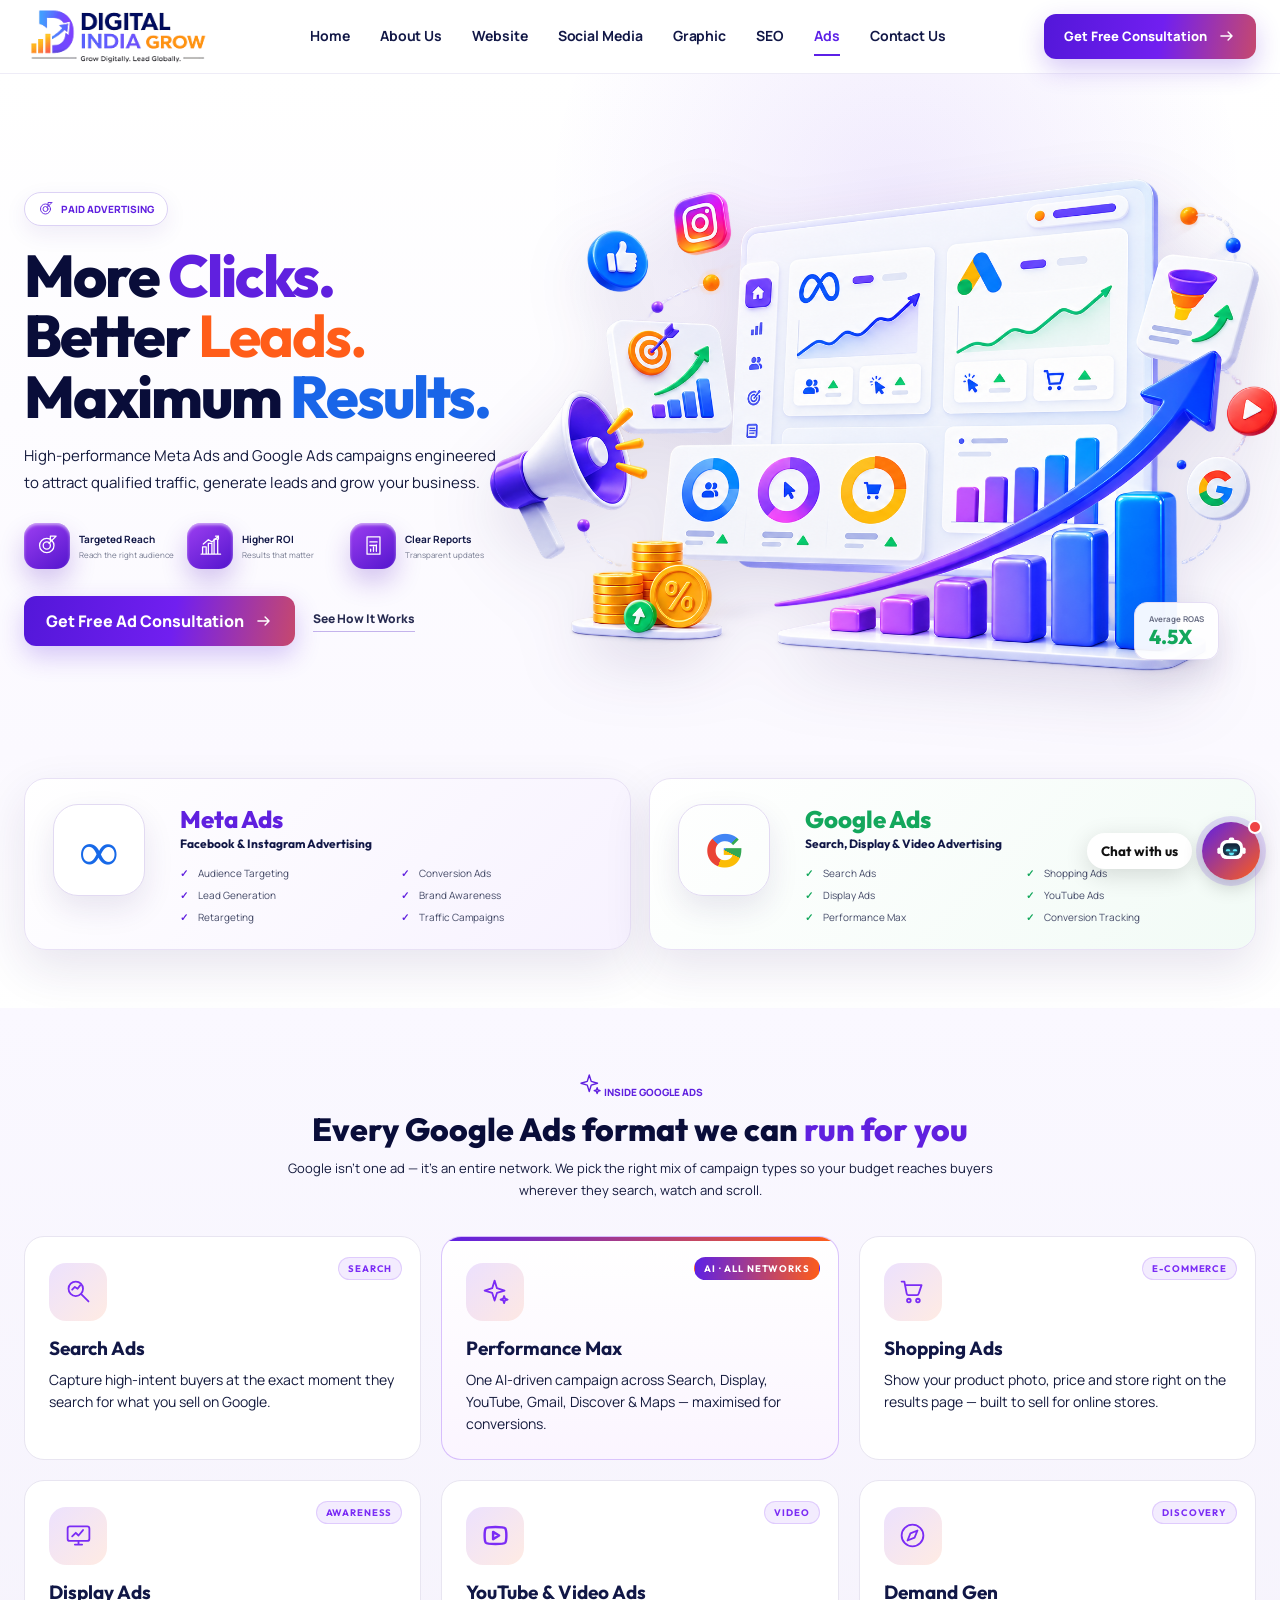
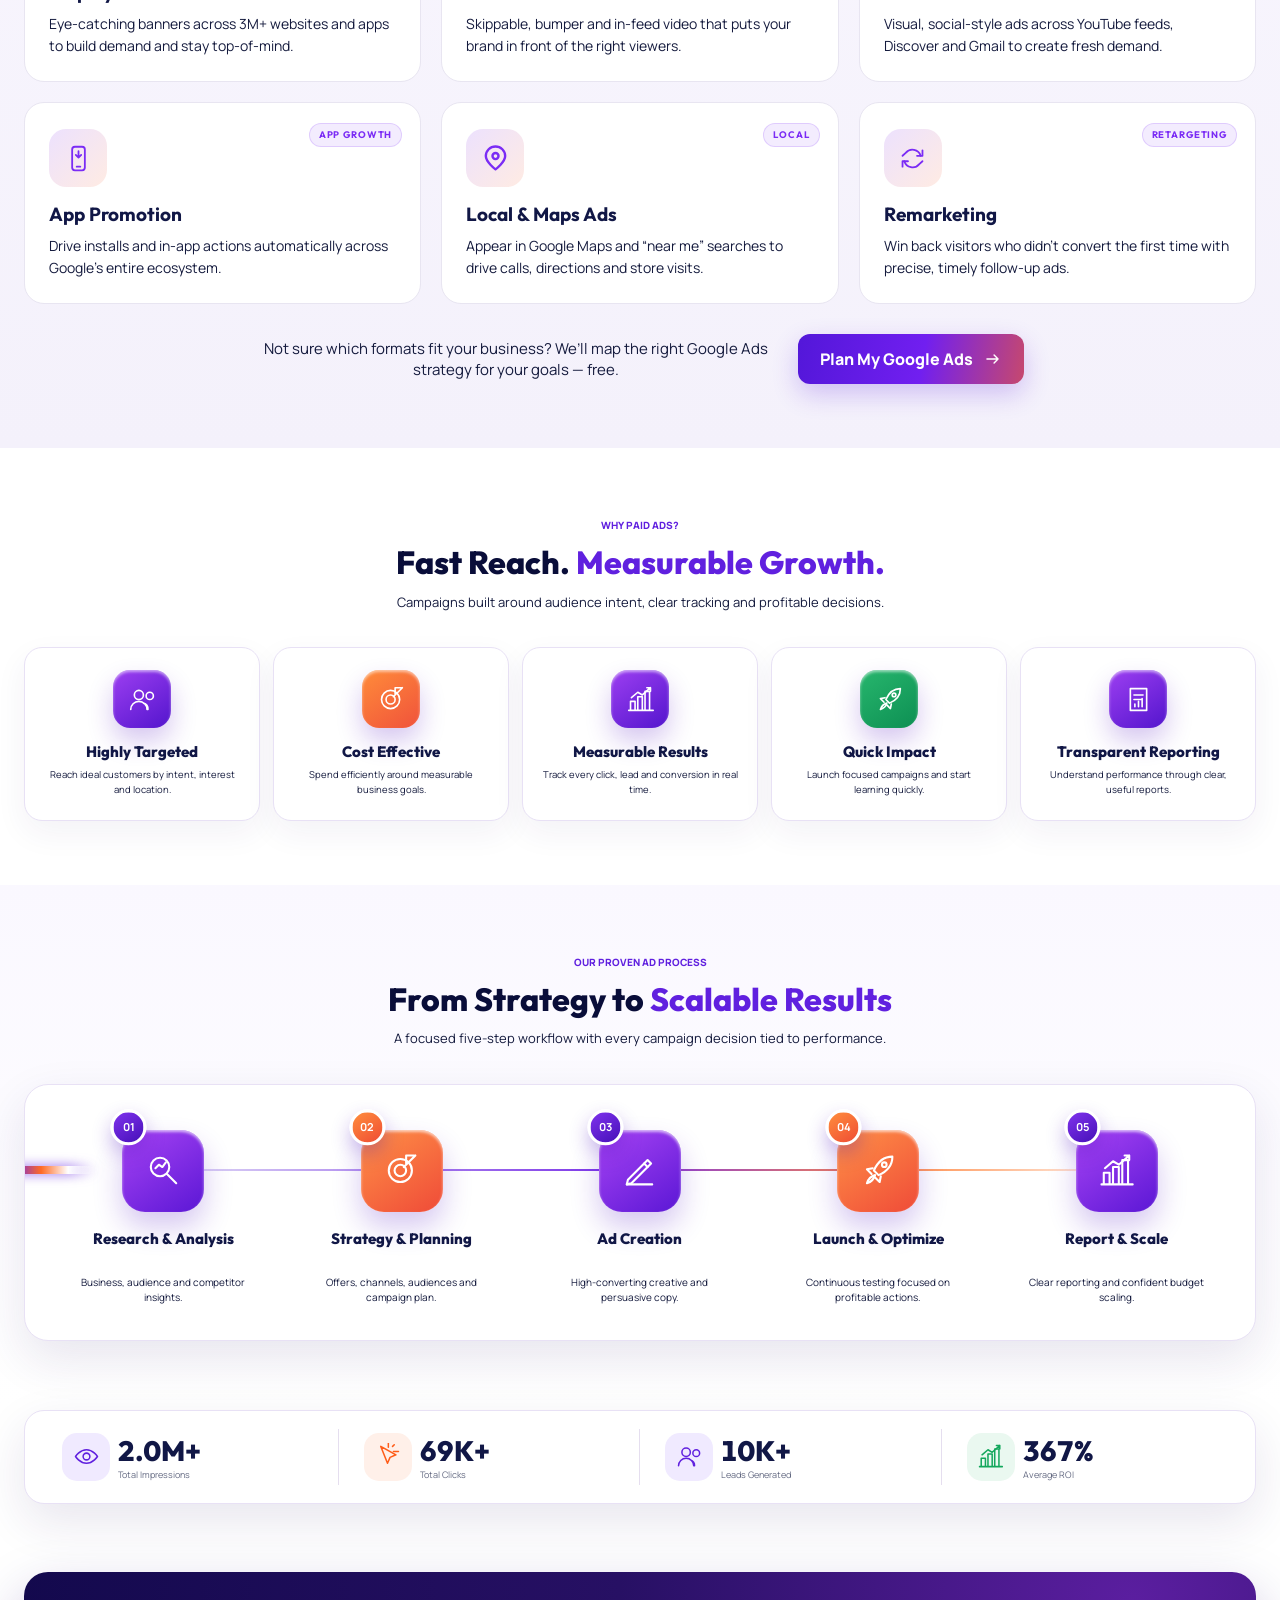
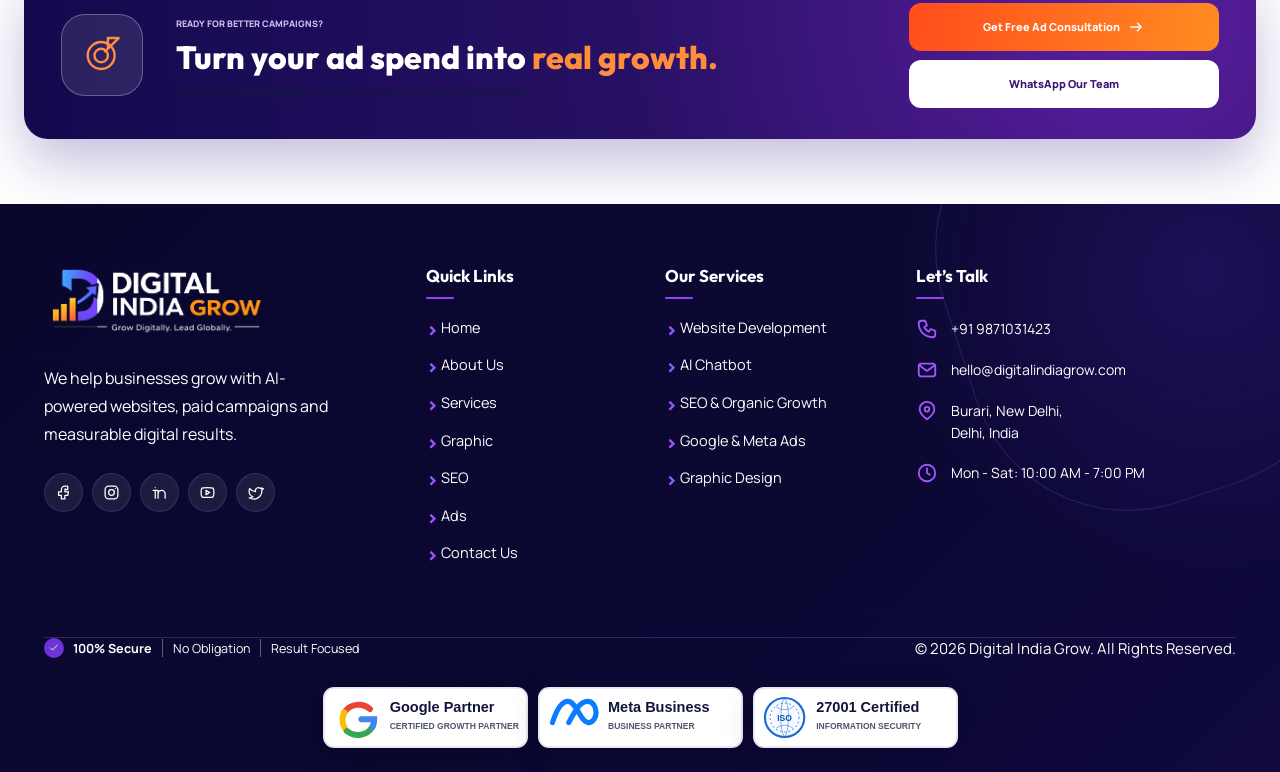
==== commit aa0829db: "Add files via upload" ====
--- a/ads.html
+++ b/ads.html
@@ -43,7 +43,7 @@
   <header class="header" id="top"><div class="container nav-wrap">
     <a class="brand" href="index.html" aria-label="Digital India Grow home"><img src="assets/digital-india-grow-footer-logo-cropped.png" alt="Digital India Grow"></a>
     <button class="menu-btn" type="button" aria-label="Open menu" aria-expanded="false"><span></span><span></span><span></span></button>
-    <nav class="nav" aria-label="Main navigation"><a href="index.html">Home</a><a href="index.html#why">About Us</a><a href="website.html">Website</a><a href="graphic.html">Graphic</a><a href="seo.html">SEO</a><a href="ads.html" aria-current="page">Ads</a><a href="contact.html">Contact Us</a></nav>
+    <nav class="nav" aria-label="Main navigation"><a href="index.html">Home</a><a href="index.html#why">About Us</a><a href="website.html">Website</a><a href="social-media.html">Social Media</a><a href="graphic.html">Graphic</a><a href="seo.html">SEO</a><a href="ads.html" aria-current="page">Ads</a><a href="contact.html">Contact Us</a></nav>
     <button class="btn btn-sm nav-cta" type="button" data-open-ads-form>Get Free Consultation <svg><use href="#a-arrow"/></svg></button>
   </div></header>
 
